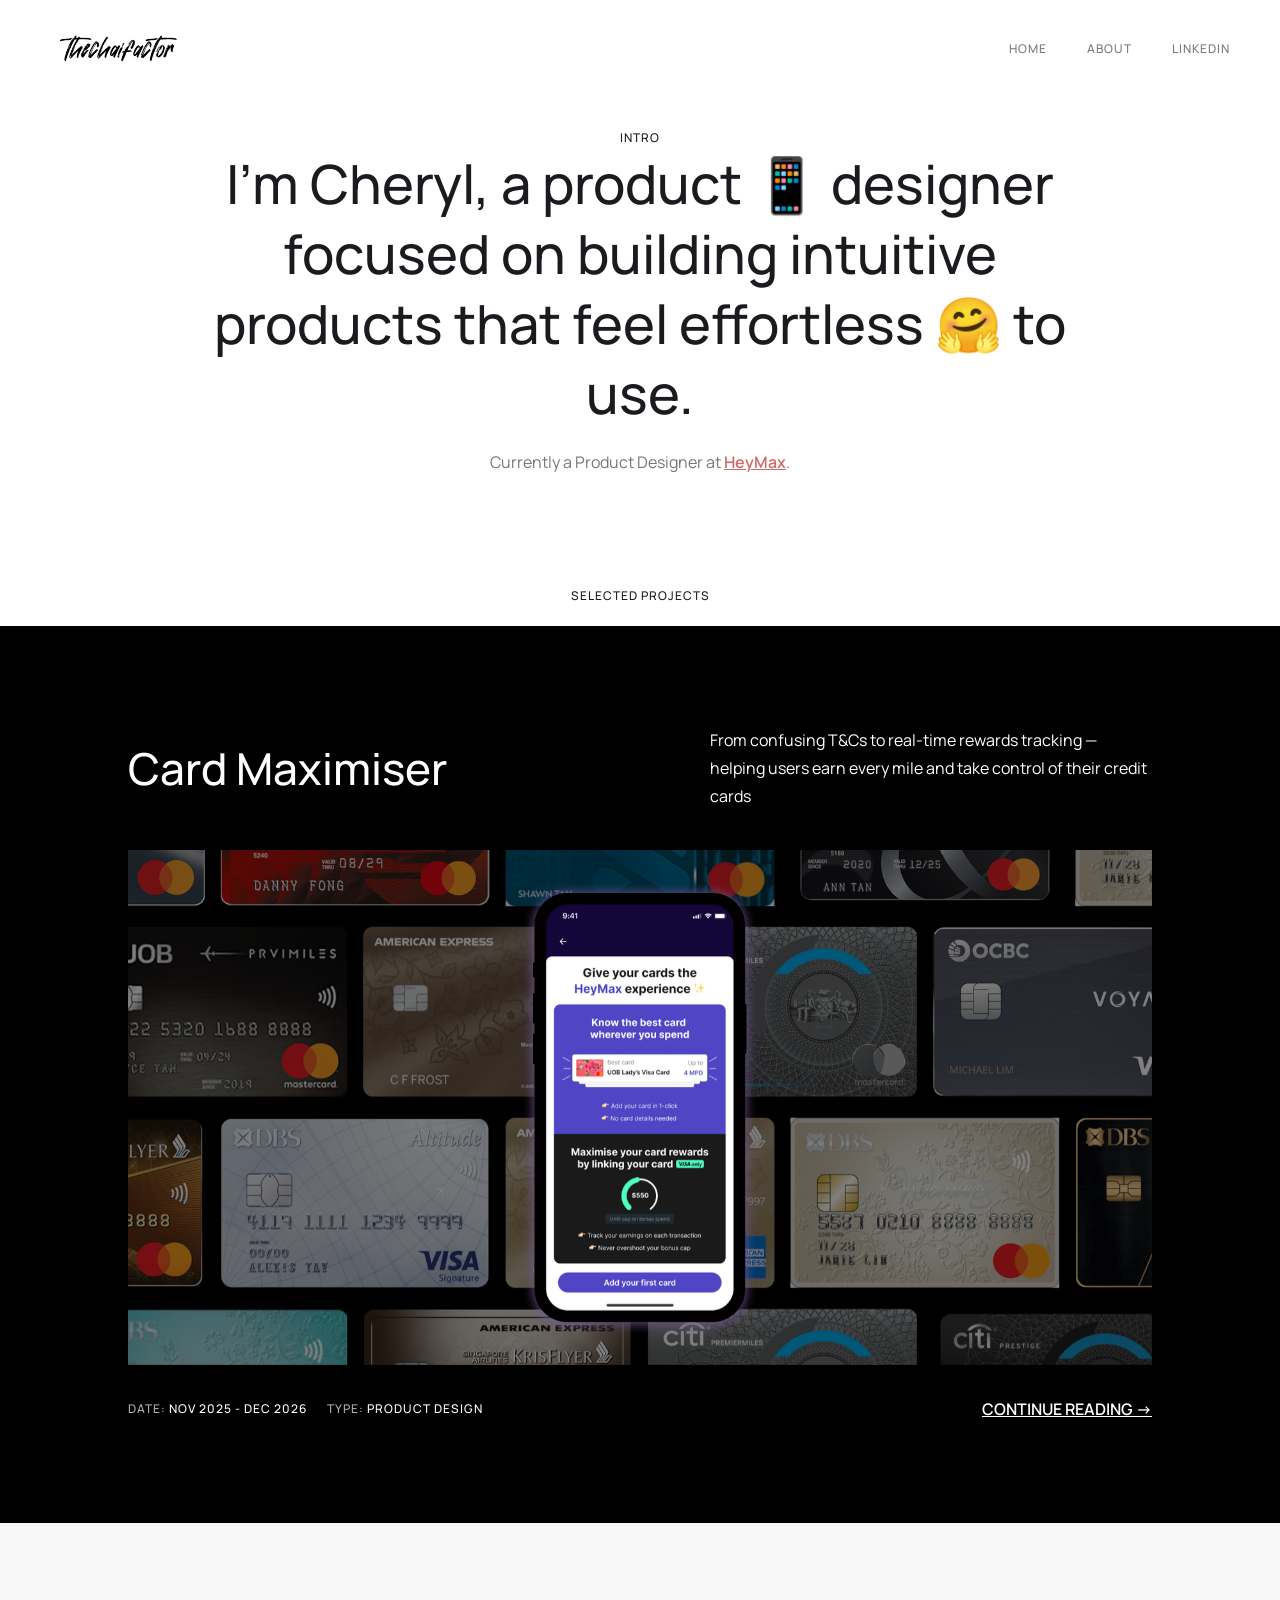
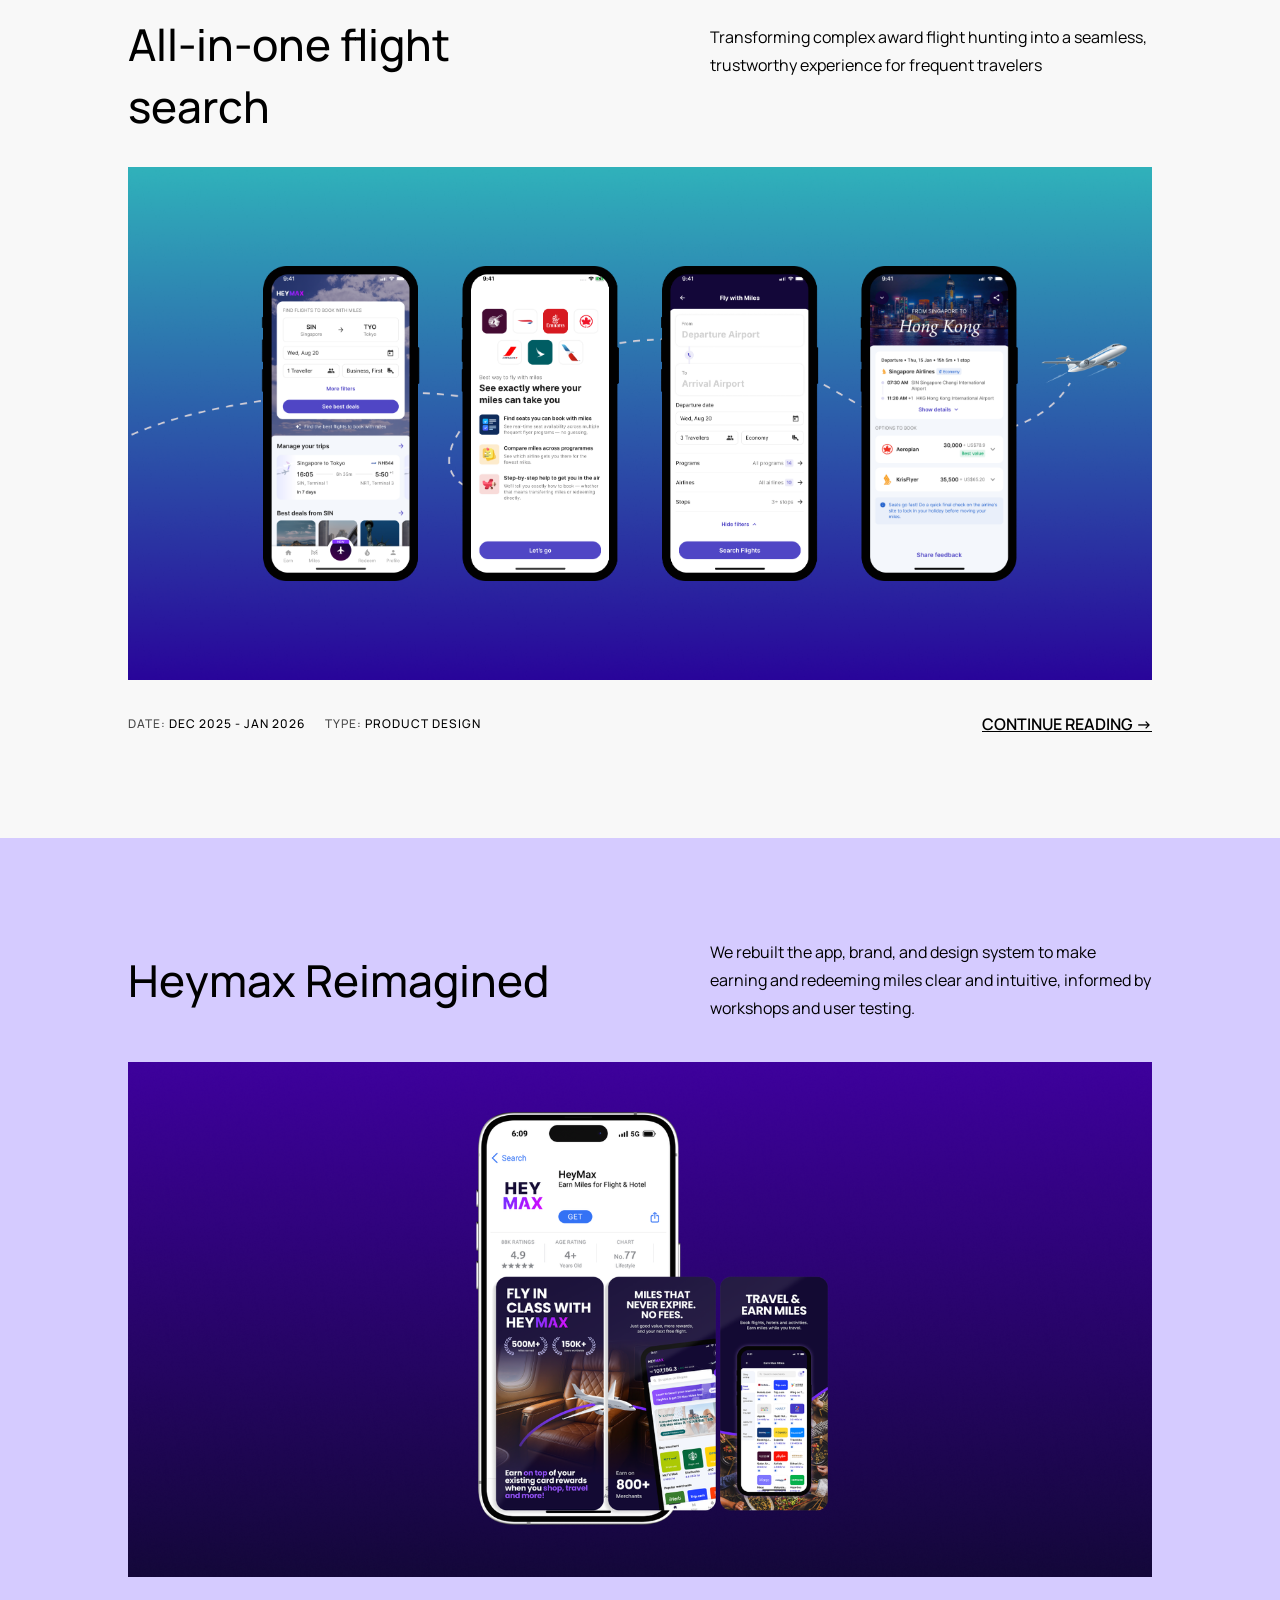
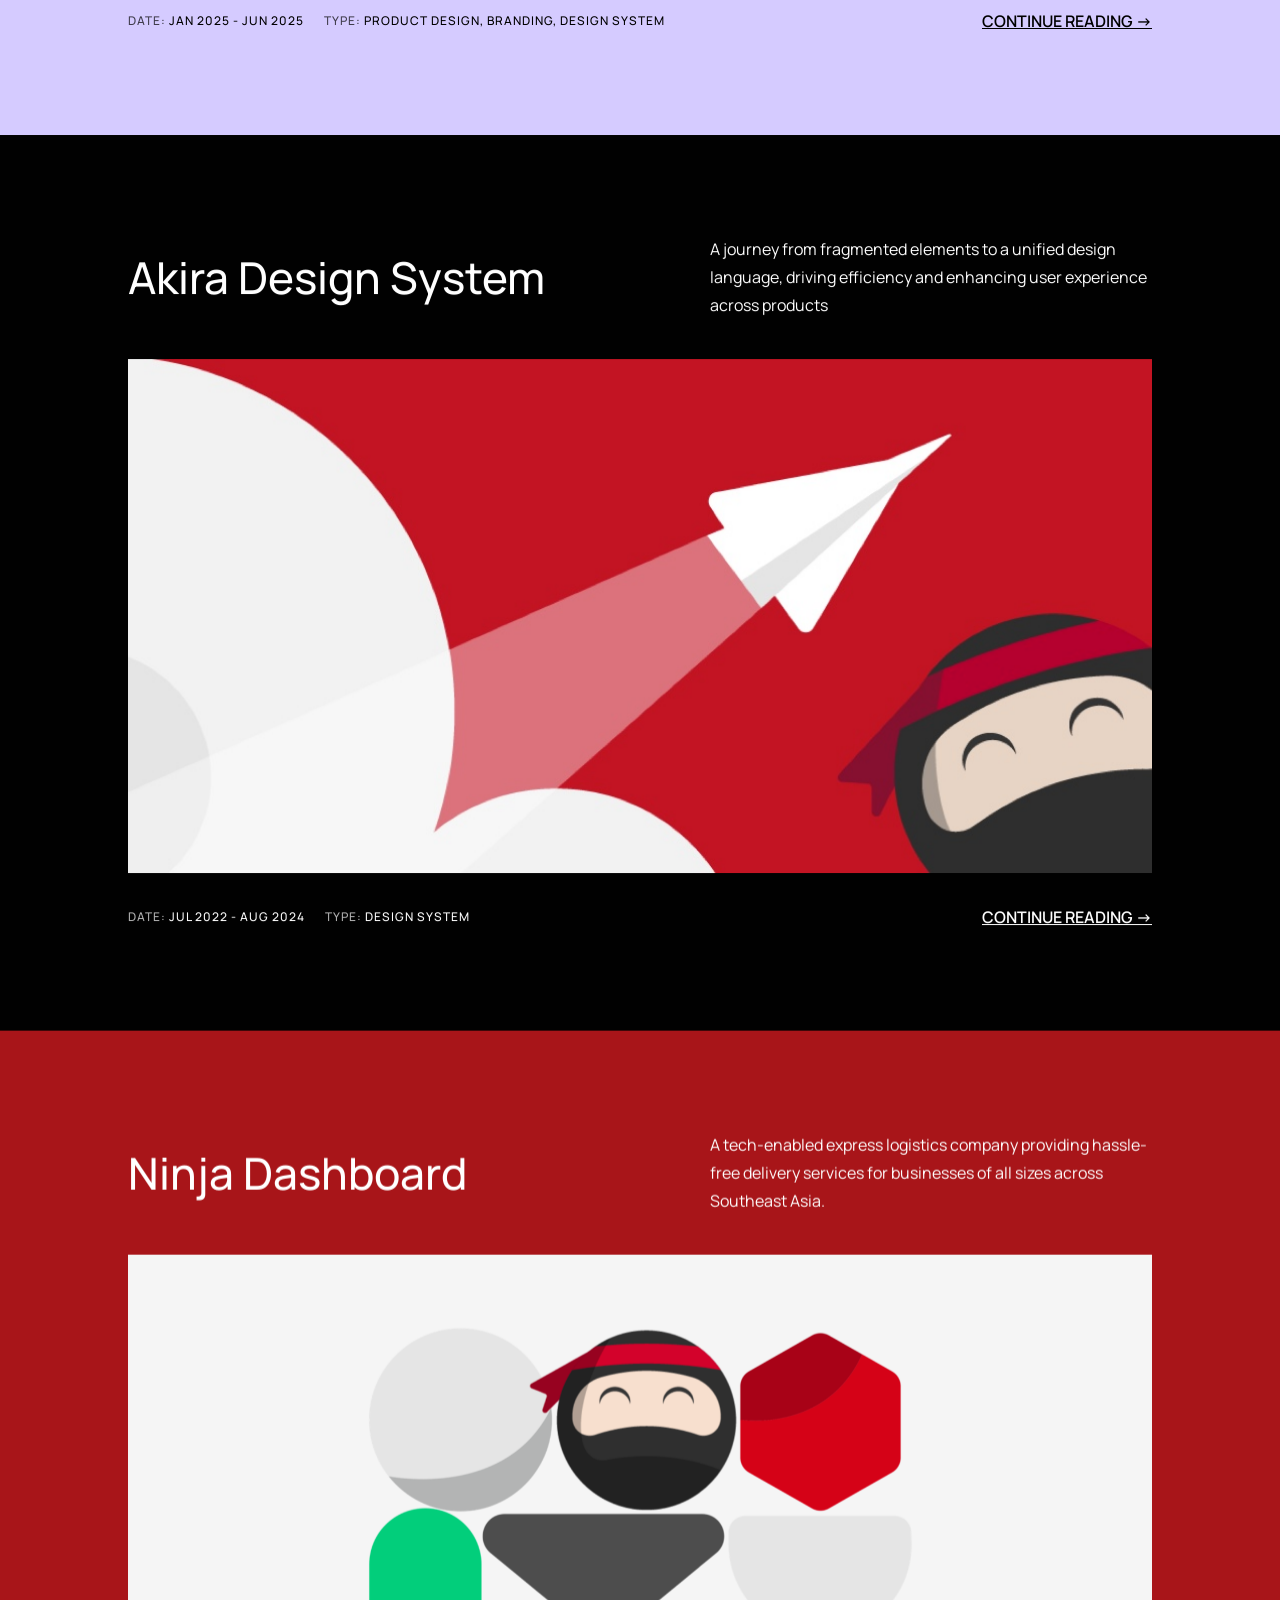
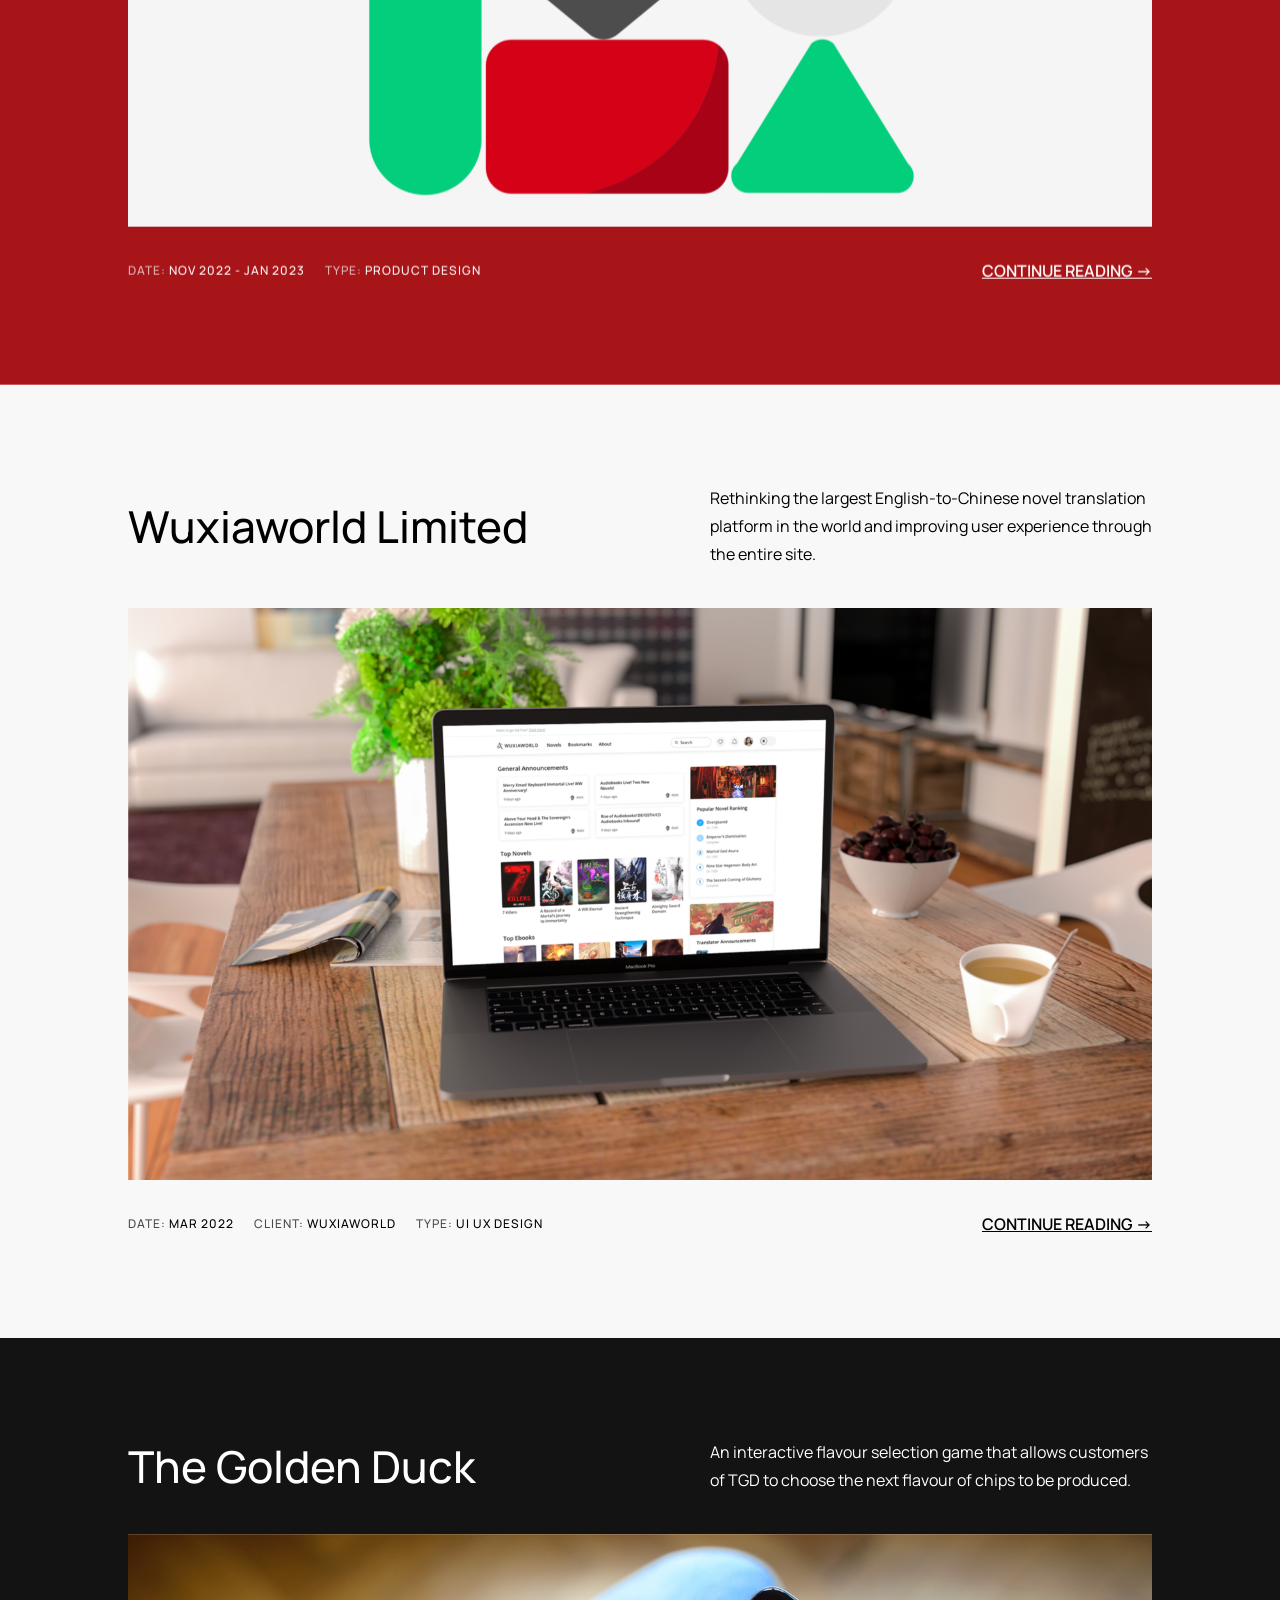
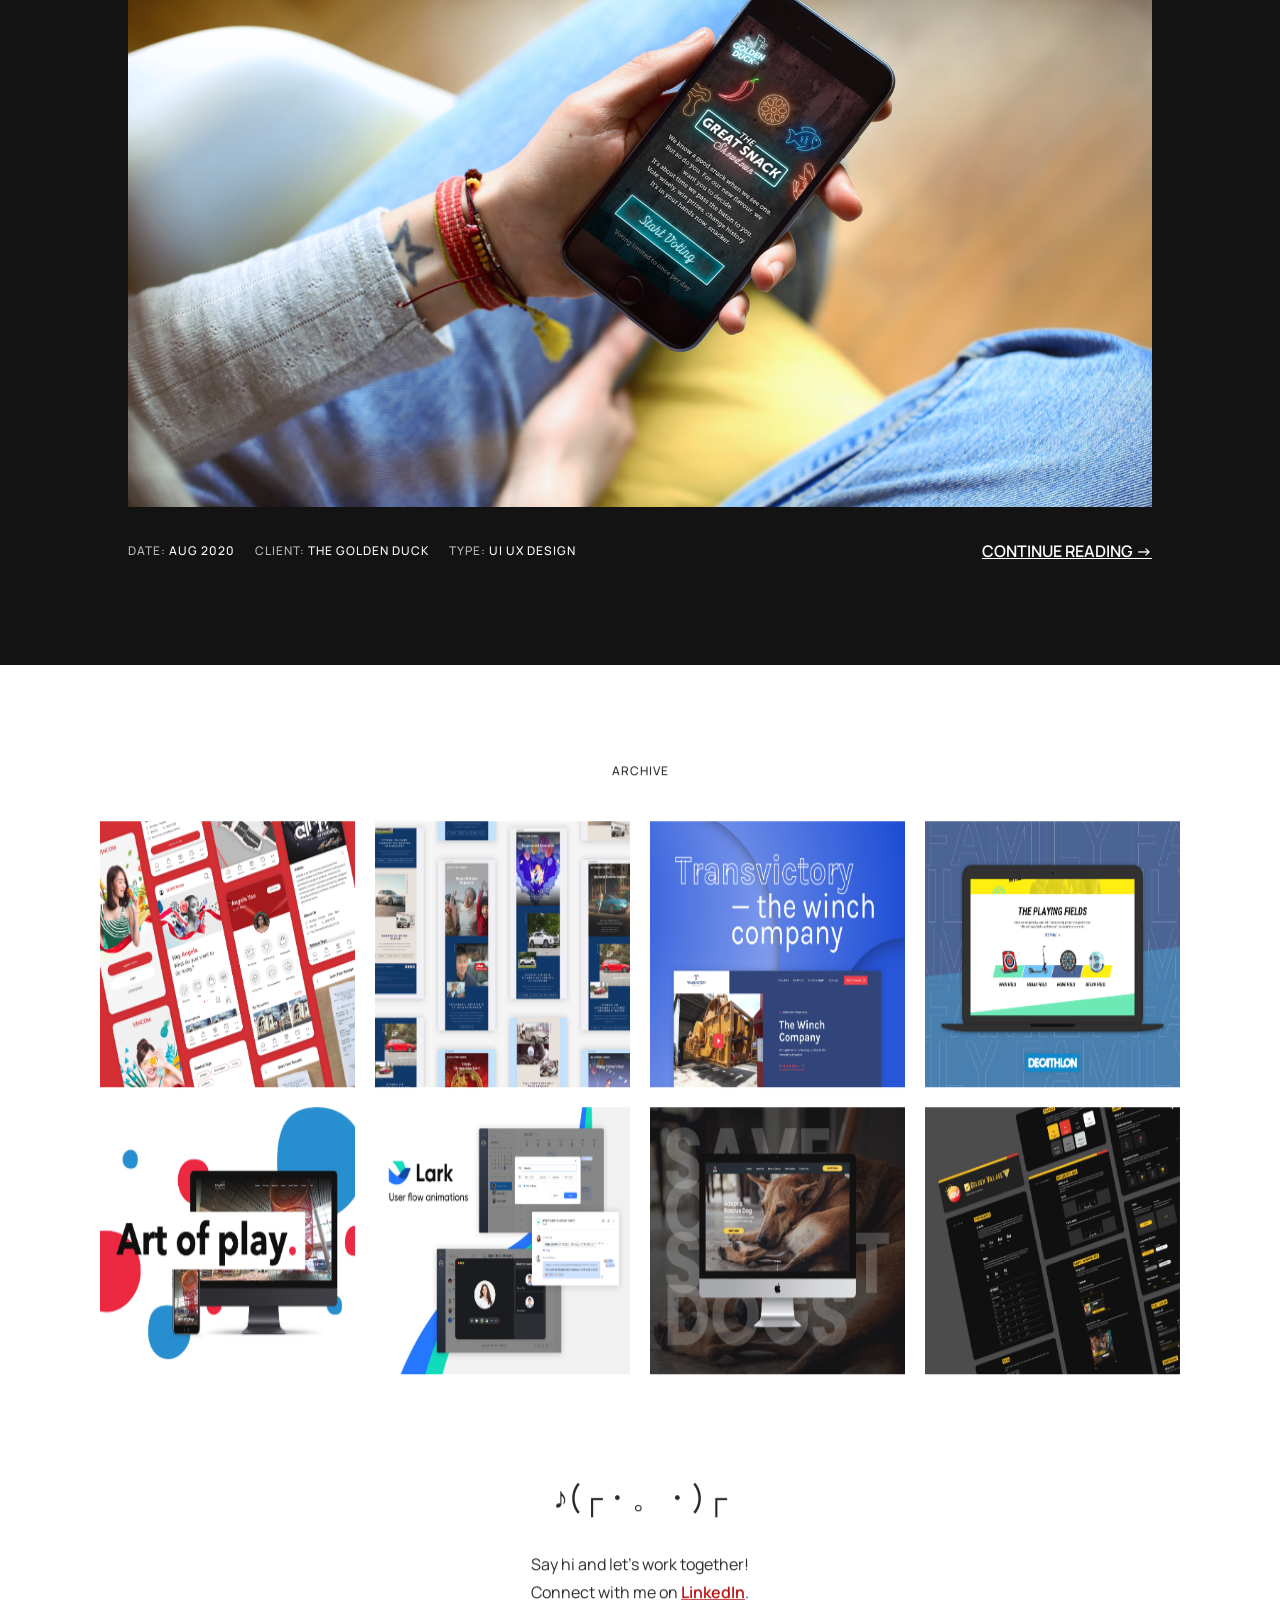
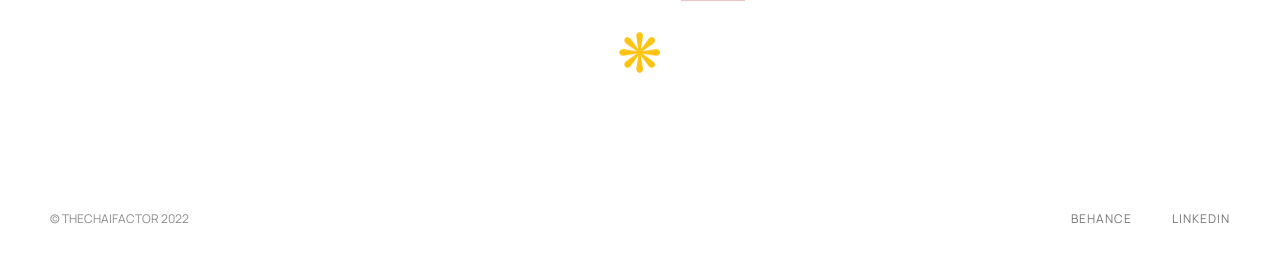
==== index.html @ d60827f3 "Move thechaifactor.com off Webflow to a static site Home, About and 7 case studies exported from the" ====
<!DOCTYPE html>
<html data-wf-page="62615833ab1e103e66920d5b" data-wf-site="62615833ab1e103c7f920d57" lang="en"><head><meta charset="utf-8"/><title>Cheryl Chai.</title><meta content="Cheryl Chai's Portfolio and Selected Works" name="description"/><meta content="Cheryl Chai — Product Designer" property="og:title"/><meta content="Cheryl Chai's Portfolio and Selected Works" property="og:description"/><meta content="https://cdn.prod.website-files.com/62615833ab1e103c7f920d57/6998412c958bbca805dfac8f_opengraph.png" property="og:image"/><meta content="Cheryl Chai — Product Designer" name="twitter:title"/><meta content="Cheryl Chai's Portfolio and Selected Works" name="twitter:description"/><meta content="https://cdn.prod.website-files.com/62615833ab1e103c7f920d57/6998412c958bbca805dfac8f_opengraph.png" name="twitter:image"/><meta content="website" property="og:type"/><meta content="summary_large_image" name="twitter:card"/><meta content="width=device-width, initial-scale=1" name="viewport"/><link href="/assets/css/site.css" rel="stylesheet" type="text/css"/><link href="https://fonts.googleapis.com/" rel="preconnect"/><link crossorigin="anonymous" href="https://fonts.gstatic.com/" rel="preconnect"/><script src="/assets/js/webfont.js" type="text/javascript"></script><script type="text/javascript">WebFont.load({  google: {    families: ["Montserrat:100,100italic,200,200italic,300,300italic,400,400italic,500,500italic,600,600italic,700,700italic,800,800italic,900,900italic","Inter:300,400,500,600,700","Manrope:300,400,500,600,700","Old Standard TT:300,400,500,600,700","Pirata One:300,400,500,600,700"]  }});</script><script type="text/javascript">!function(o,c){var n=c.documentElement,t=" w-mod-";n.className+=t+"js",("ontouchstart"in o||o.DocumentTouch&&c instanceof DocumentTouch)&&(n.className+=t+"touch")}(window,document);</script><link href="https://cdn.prod.website-files.com/62615833ab1e103c7f920d57/6263f3e737a29c3c4a47275d_favicon.png" rel="shortcut icon" type="image/x-icon"/><link href="https://cdn.prod.website-files.com/62615833ab1e103c7f920d57/6263f413e548ae4a84a52bad_web%20save.png" rel="apple-touch-icon"/><meta content="noindex" name="robots"/>
</head><body class="body"><div class="navigation w-nav" data-animation="default" data-collapse="medium" data-doc-height="1" data-duration="400" data-easing="ease" data-easing2="ease" role="banner"><div class="navigation-items"><a aria-current="page" aria-label="home" class="logo-link w-nav-brand w--current" href="/"><img alt="" class="logo-image" sizes="(max-width: 479px) 77vw, 140px" src="/assets/images/626409828124ff7c7c0c41c4_logo-1.png" srcset="/assets/images/626409828124ff7c7c0c41c4_logo-1-p-500.png 500w, /assets/images/626409828124ff7c7c0c41c4_logo-1.png 832w" width="140"/></a><div class="navigation-wrap"><nav class="navigation-items w-nav-menu" role="navigation"><a aria-current="page" class="navigation-item w-nav-link w--current" href="/">Home</a><a class="navigation-item w-nav-link" href="/about/">About</a><a class="navigation-item w-nav-link" href="https://www.linkedin.com/in/cherylchai/" rel="noopener" target="_blank">LinkedIn</a></nav><div aria-controls="w-nav-overlay-0" aria-expanded="false" aria-haspopup="menu" aria-label="menu" class="menu-button w-nav-button" role="button" tabindex="0"><img alt="" class="menu-icon" src="/assets/images/62615833ab1e106f7d920d68_menu-icon.png" width="22"/></div></div></div><div class="w-nav-overlay" data-wf-ignore="" id="w-nav-overlay-0"></div></div><div class="section home"><div class="home-intro-container"><div class="intro-wrap" data-w-id="34f3d0d4-0947-ab41-71bc-490db9f35e93" style="opacity: 1; transform: translate3d(0px, 0px, 0px) scale3d(1, 1, 1) rotateX(0deg) rotateY(0deg) rotateZ(0deg) skew(0deg, 0deg); transform-style: preserve-3d;"><h1 class="label center">Intro</h1><h1 class="heading-jumbo center">I’m Cheryl, a product 📱 designer focused on building intuitive products that feel effortless 🤗 to use.</h1><div class="paragraph-light center">Currently a Product Designer at <a class="link-inline" href="https://heymax.ai/" rel="noopener" target="_blank">HeyMax</a>. </div></div></div></div><div class="section-works" data-w-id="b98e545c-fa8b-3be9-9181-c68bceef34a2" style="opacity: 1; transform: translate3d(0px, 0px, 0px) scale3d(1, 1, 1) rotateX(0deg) rotateY(0deg) rotateZ(0deg) skew(0deg, 0deg); transform-style: preserve-3d;"><div class="work-title" data-w-id="b98e545c-fa8b-3be9-9181-c68bceef34a3" style="opacity: 1; transform: translate3d(0px, 0px, 0px) scale3d(1, 1, 1) rotateX(0deg) rotateY(0deg) rotateZ(0deg) skew(0deg, 0deg); transform-style: preserve-3d;"><h1 class="label center">SElected Projects</h1></div><div class="work-block akira" data-w-id="7293acb2-40f5-915a-34c8-b34ca1689371" style="opacity: 1; transform: translate3d(0px, 0px, 0px) scale3d(1, 1, 1) rotateX(0deg) rotateY(0deg) rotateZ(0deg) skew(0deg, 0deg); transform-style: preserve-3d;"><div class="w-layout-grid work-information-grid"><h1 class="heading-3" id="w-node-_7293acb2-40f5-915a-34c8-b34ca1689373-66920d5b">Card Maximiser</h1><p class="paragraph" id="w-node-_7293acb2-40f5-915a-34c8-b34ca1689375-66920d5b">From confusing T&amp;Cs to real-time rewards tracking — helping users earn every mile and take control of their credit cards</p></div><div class="div-block"><img alt="" class="two-images" loading="lazy" sizes="(max-width: 1790px) 100vw, 1790px" src="/assets/images/69982a63a3c4b44b85421168_heymax.png" srcset="/assets/images/69982a63a3c4b44b85421168_heymax-p-500.png 500w, /assets/images/69982a63a3c4b44b85421168_heymax-p-800.png 800w, /assets/images/69982a63a3c4b44b85421168_heymax-p-1080.png 1080w, /assets/images/69982a63a3c4b44b85421168_heymax-p-1600.png 1600w, /assets/images/69982a63a3c4b44b85421168_heymax.png 1790w"/></div><div class="w-layout-grid work-bottom"><h1 class="label" id="w-node-_7293acb2-40f5-915a-34c8-b34ca168937a-66920d5b"><span class="label light">Date: </span>NOV 2025 - DEC 2026</h1><p class="label" id="w-node-_7293acb2-40f5-915a-34c8-b34ca168937e-66920d5b"><span class="label light">Type:</span> PRODUCT DESIGN</p><p class="work-link" id="w-node-_7293acb2-40f5-915a-34c8-b34ca1689382-66920d5b"><a class="work-link" href="/work/heymax-card-maximiser/">CONTINUE READING →</a></p></div></div><div class="work-block wxw" data-w-id="6a9e33a6-0981-8456-1b64-f2e990000a1d" style="opacity: 1; transform: translate3d(0px, 0px, 0px) scale3d(1, 1, 1) rotateX(0deg) rotateY(0deg) rotateZ(0deg) skew(0deg, 0deg); transform-style: preserve-3d;"><div class="w-layout-grid work-information-grid dark"><h1 class="heading-3" id="w-node-_6a9e33a6-0981-8456-1b64-f2e990000a1f-66920d5b">All-in-one flight search</h1><p class="paragraph" id="w-node-_6a9e33a6-0981-8456-1b64-f2e990000a21-66920d5b">Transforming complex award flight hunting into a seamless, trustworthy experience for frequent travelers</p></div><div class="div-block"><img alt="" class="two-images" loading="lazy" sizes="(max-width: 5790px) 100vw, 5790px" src="/assets/images/6996b35ff253e310adae7395_Flight search.png" srcset="/assets/images/6996b35ff253e310adae7395_Flight search-p-500.png 500w, /assets/images/6996b35ff253e310adae7395_Flight search-p-800.png 800w, /assets/images/6996b35ff253e310adae7395_Flight search-p-1080.png 1080w, /assets/images/6996b35ff253e310adae7395_Flight search-p-1600.png 1600w, /assets/images/6996b35ff253e310adae7395_Flight search-p-2000.png 2000w, /assets/images/6996b35ff253e310adae7395_Flight search.png 5790w"/></div><div class="w-layout-grid work-bottom black"><h1 class="label" id="w-node-_6a9e33a6-0981-8456-1b64-f2e990000a26-66920d5b"><span class="label light dark">Date: </span>dec 2025 - jan 2026</h1><p class="label" id="w-node-_6a9e33a6-0981-8456-1b64-f2e990000a2a-66920d5b"><span class="label light dark">Type:</span> product design</p><p class="work-link" id="w-node-_6a9e33a6-0981-8456-1b64-f2e990000a2e-66920d5b"><a class="work-link dark" href="/work/heymax-flight-search/">CONTINUE READING →</a></p></div></div><div class="work-block heymax" data-w-id="e7a23184-c69f-e849-8afd-af3886f6e5e9" style="opacity: 1; transform: translate3d(0px, 0px, 0px) scale3d(1, 1, 1) rotateX(0deg) rotateY(0deg) rotateZ(0deg) skew(0deg, 0deg); transform-style: preserve-3d;"><div class="w-layout-grid work-information-grid dark"><h1 class="heading-3" id="w-node-e7a23184-c69f-e849-8afd-af3886f6e5eb-66920d5b">Heymax Reimagined</h1><p class="paragraph" id="w-node-e7a23184-c69f-e849-8afd-af3886f6e5ed-66920d5b">We rebuilt the app, brand, and design system to make earning and redeeming miles clear and intuitive, informed by workshops and user testing.</p></div><div class="div-block"><img alt="" class="two-images" loading="lazy" sizes="(max-width: 1790px) 100vw, 1790px" src="/assets/images/69982a787555ca36787c6da3_heymax-redesign.png" srcset="/assets/images/69982a787555ca36787c6da3_heymax-redesign-p-500.png 500w, /assets/images/69982a787555ca36787c6da3_heymax-redesign-p-800.png 800w, /assets/images/69982a787555ca36787c6da3_heymax-redesign-p-1080.png 1080w, /assets/images/69982a787555ca36787c6da3_heymax-redesign-p-1600.png 1600w, /assets/images/69982a787555ca36787c6da3_heymax-redesign.png 1790w"/></div><div class="w-layout-grid work-bottom black"><h1 class="label" id="w-node-e7a23184-c69f-e849-8afd-af3886f6e5f2-66920d5b"><span class="label light dark">Date: </span>jan 2025 - jun 2025</h1><p class="label" id="w-node-e7a23184-c69f-e849-8afd-af3886f6e5fa-66920d5b"><span class="label light dark">Type:</span> PRODUCT Design, BRANDING, DESIGN SYSTEM</p><p class="work-link" id="w-node-e7a23184-c69f-e849-8afd-af3886f6e5fe-66920d5b"><a class="work-link dark" href="/work/heymax-rebranding/">CONTINUE READING →</a></p></div></div><div class="work-block akira" data-w-id="57cec3be-067e-f64a-a3cd-ec70abd89269" style="opacity: 1; transform: translate3d(0px, 0px, 0px) scale3d(1, 1, 1) rotateX(0deg) rotateY(0deg) rotateZ(0deg) skew(0deg, 0deg); transform-style: preserve-3d;"><div class="w-layout-grid work-information-grid"><h1 class="heading-3" id="w-node-_57cec3be-067e-f64a-a3cd-ec70abd8926b-66920d5b">Akira Design System</h1><p class="paragraph" id="w-node-_57cec3be-067e-f64a-a3cd-ec70abd8926d-66920d5b">A journey from fragmented elements to a unified design language, driving efficiency and enhancing user experience across products</p></div><div class="div-block"><img alt="" class="two-images" loading="lazy" sizes="(max-width: 1017px) 100vw, 1017px" src="/assets/images/65f31f1b7918ea2ae6edee6e_Community.jpg" srcset="/assets/images/65f31f1b7918ea2ae6edee6e_Community-p-500.jpg 500w, /assets/images/65f31f1b7918ea2ae6edee6e_Community-p-800.jpg 800w, /assets/images/65f31f1b7918ea2ae6edee6e_Community.jpg 1017w"/></div><div class="w-layout-grid work-bottom"><h1 class="label" id="w-node-_57cec3be-067e-f64a-a3cd-ec70abd89272-66920d5b"><span class="label light">Date: </span>JUL 2022 - AUG 2024</h1><p class="label" id="w-node-_57cec3be-067e-f64a-a3cd-ec70abd89276-66920d5b"><span class="label light">Type:</span> DESIGN SYSTEM</p><p class="work-link" id="w-node-_57cec3be-067e-f64a-a3cd-ec70abd8927a-66920d5b"><a class="work-link" href="/work/akira-design-system/">CONTINUE READING →</a></p></div></div><div class="work-block ninja" data-w-id="2db96c67-e658-2c3f-6b6c-35f0ab5ae152" style="opacity: 1; transform: translate3d(0px, 0px, 0px) scale3d(1, 1, 1) rotateX(0deg) rotateY(0deg) rotateZ(0deg) skew(0deg, 0deg); transform-style: preserve-3d;"><div class="w-layout-grid work-information-grid"><h1 class="heading-3" id="w-node-_2db96c67-e658-2c3f-6b6c-35f0ab5ae154-66920d5b">Ninja Dashboard</h1><p class="paragraph" id="w-node-_2db96c67-e658-2c3f-6b6c-35f0ab5ae156-66920d5b">A tech-enabled express logistics company providing hassle-free delivery services for businesses of all sizes across Southeast Asia.</p></div><div class="div-block"><img alt="" class="two-images" loading="lazy" sizes="(max-width: 1790px) 100vw, 1790px" src="/assets/images/6555d3b1d2dde0f1816d6456_ninja mock.png" srcset="/assets/images/6555d3b1d2dde0f1816d6456_ninja mock-p-500.png 500w, /assets/images/6555d3b1d2dde0f1816d6456_ninja mock-p-800.png 800w, /assets/images/6555d3b1d2dde0f1816d6456_ninja mock-p-1080.png 1080w, /assets/images/6555d3b1d2dde0f1816d6456_ninja mock-p-1600.png 1600w, /assets/images/6555d3b1d2dde0f1816d6456_ninja mock.png 1790w"/></div><div class="w-layout-grid work-bottom"><h1 class="label" id="w-node-_2db96c67-e658-2c3f-6b6c-35f0ab5ae15b-66920d5b"><span class="label light">Date: </span>nov 2022 - jan 2023</h1><p class="label" id="w-node-_2db96c67-e658-2c3f-6b6c-35f0ab5ae15f-66920d5b"><span class="label light">Type:</span> PRODUCT Design</p><p class="work-link" id="w-node-_2db96c67-e658-2c3f-6b6c-35f0ab5ae163-66920d5b"><a class="work-link" href="/work/improving-reports-on-dash/">CONTINUE READING →</a></p></div></div><div class="work-block wxw"><div class="w-layout-grid work-information-grid dark"><h1 class="heading-3" id="w-node-ac81e305-e8de-123d-05ae-56e5a370708d-66920d5b">Wuxiaworld Limited</h1><p class="paragraph" id="w-node-ac81e305-e8de-123d-05ae-56e5a370708f-66920d5b">Rethinking the largest English-to-Chinese novel translation platform in the world and improving user experience through the entire site.</p></div><div class="div-block"><img alt="Wuxiaworld Site on Computer" class="two-images" loading="lazy" sizes="(max-width: 1790px) 100vw, 1790px" src="/assets/images/6263a133111fd43843d841fe_mock-final.png" srcset="/assets/images/6263a133111fd43843d841fe_mock-final-p-500.png 500w, /assets/images/6263a133111fd43843d841fe_mock-final-p-800.png 800w, /assets/images/6263a133111fd43843d841fe_mock-final-p-1080.png 1080w, /assets/images/6263a133111fd43843d841fe_mock-final-p-1600.png 1600w, /assets/images/6263a133111fd43843d841fe_mock-final.png 1790w"/></div><div class="w-layout-grid work-bottom black"><h1 class="label" id="w-node-_1ff366f1-b6a0-e518-feef-8c7718268d94-66920d5b"><span class="label light dark">Date: </span>Mar 2022</h1><p class="label" id="w-node-_1ff366f1-b6a0-e518-feef-8c7718268d98-66920d5b"><span class="label light dark">Client:</span> Wuxiaworld</p><p class="label" id="w-node-_1ff366f1-b6a0-e518-feef-8c7718268d9c-66920d5b"><span class="label light dark">Type:</span> UI UX Design</p><p class="work-link" id="w-node-_1ff366f1-b6a0-e518-feef-8c7718268da0-66920d5b"><a class="work-link dark" href="/work/wuxiaworld/">CONTINUE READING →</a></p></div></div><div class="work-block tdg"><div class="w-layout-grid work-information-grid"><h1 class="heading-3" id="w-node-_0f922a26-02d8-5558-a7e5-760d539454b5-66920d5b">The Golden Duck</h1><p class="paragraph" id="w-node-_0f922a26-02d8-5558-a7e5-760d539454b7-66920d5b">An interactive flavour selection game that allows customers of TGD to choose the next flavour of chips to be produced.</p></div><div class="div-block"><img alt="" class="two-images" loading="lazy" sizes="(max-width: 1790px) 100vw, 1790px" src="/assets/images/6264041f95d7bef3106e632a_OVER.png" srcset="/assets/images/6264041f95d7bef3106e632a_OVER-p-500.png 500w, /assets/images/6264041f95d7bef3106e632a_OVER-p-800.png 800w, /assets/images/6264041f95d7bef3106e632a_OVER-p-1080.png 1080w, /assets/images/6264041f95d7bef3106e632a_OVER-p-1600.png 1600w, /assets/images/6264041f95d7bef3106e632a_OVER.png 1790w"/></div><div class="w-layout-grid work-bottom"><h1 class="label" id="w-node-_0f922a26-02d8-5558-a7e5-760d539454bc-66920d5b"><span class="label light">Date: </span>Aug 2020</h1><p class="label" id="w-node-_0f922a26-02d8-5558-a7e5-760d539454c0-66920d5b"><span class="label light">Client:</span> The Golden Duck</p><p class="label" id="w-node-_0f922a26-02d8-5558-a7e5-760d539454c4-66920d5b"><span class="label light">Type:</span> UI UX Design</p><p class="work-link" id="w-node-_0f922a26-02d8-5558-a7e5-760d539454c8-66920d5b"><a class="work-link" href="/work/the-golden-duck/">CONTINUE READING →</a></p></div></div></div><div class="section cc-contact"><div class="container"><div class="contact"><div class="contact-headline"><h3 class="heading-2">I don't bite.</h3><p class="paragraph-light">I promise.</p></div><div class="contact-form-wrap"><div class="w-form"><form aria-label="Email Form" class="contact-form" data-name="Email Form" data-wf-element-id="d783a17e-0b35-a13a-0448-a852d0df4a30" data-wf-page-id="62615833ab1e103e66920d5b" id="wf-form-Email-Form" method="get" name="wf-form-Email-Form"><div class="w-layout-grid contact-form-grid"><div id="w-node-d783a17e-0b35-a13a-0448-a852d0df4a32-d0df4a24"><label for="Name-3">Name</label><input class="text-field w-input" data-name="Name" id="Name" maxlength="256" name="Name" placeholder="Enter your name" type="text"/></div><div id="w-node-d783a17e-0b35-a13a-0448-a852d0df4a36-d0df4a24"><label for="Email-3">Email Address</label><input class="text-field w-input" data-name="Email" id="Email" maxlength="256" name="Email" placeholder="Enter your email" required="" type="email"/></div><div id="w-node-d783a17e-0b35-a13a-0448-a852d0df4a3a-d0df4a24"><label for="Message">call me beep me if you wanna reach me</label><textarea class="text-field cc-textarea w-input" data-name="Message" id="Message" maxlength="5000" name="Message" placeholder="Enter your message"></textarea></div></div><input class="button w-button" data-wait="Please wait..." type="submit" value="Submit"/></form><div aria-label="Email Form success" class="status-message cc-success-message w-form-done" role="region" tabindex="-1"><div>Thank you! Your submission has been received!</div></div><div aria-label="Email Form failure" class="status-message cc-error-message w-form-fail" role="region" tabindex="-1"><div>Oops! Something went wrong while submitting the form.</div></div></div></div></div></div></div><div class="section behance" data-w-id="11f3de87-ac8c-5bc6-396c-471ec6b5eee9" style="opacity: 0;"><div class="behance-container"><h1 class="label center">ARCHIVE</h1><div class="w-layout-grid social-media-grid"><a class="w-inline-block" href="https://www.behance.net/gallery/138280749/Vincom-app" id="w-node-_8cebd654-38a0-2260-8bae-aec4d08289a4-66920d5b" rel="noopener" target="_blank"><img alt="VINCOM App Design
" class="image-beh" loading="lazy" sizes="(max-width: 1434px) 100vw, 1434px" src="/assets/images/6263e25b10e128c65da48339_vincom.png" srcset="/assets/images/6263e25b10e128c65da48339_vincom-p-500.png 500w, /assets/images/6263e25b10e128c65da48339_vincom-p-800.png 800w, /assets/images/6263e25b10e128c65da48339_vincom-p-1080.png 1080w, /assets/images/6263e25b10e128c65da48339_vincom.png 1434w"/></a><a class="w-inline-block" href="https://www.behance.net/gallery/138143161/Hyundai-Monthly-Newsletter" id="w-node-_759f9b46-dfeb-d3b9-6eeb-36161d953e6b-66920d5b" rel="noopener" target="_blank"><img alt="Hyundai EDM Design" class="image-beh" loading="lazy" sizes="(max-width: 1434px) 100vw, 1434px" src="/assets/images/6263e1db23160f1d45a31eae_v copy-white.png" srcset="/assets/images/6263e1db23160f1d45a31eae_v copy-white-p-500.png 500w, /assets/images/6263e1db23160f1d45a31eae_v copy-white-p-800.png 800w, /assets/images/6263e1db23160f1d45a31eae_v copy-white-p-1080.png 1080w, /assets/images/6263e1db23160f1d45a31eae_v copy-white.png 1434w"/></a><a class="w-inline-block" href="https://www.behance.net/gallery/138134415/Transvictory-The-winch-company-UI-UX-Design" id="w-node-cefd667c-f52c-af70-0483-be845a9864df-66920d5b" rel="noopener" target="_blank"><img alt="Transvictory Website UI UX Design
" class="image-beh" loading="lazy" sizes="(max-width: 1434px) 100vw, 1434px" src="/assets/images/6263e240111fd4c8d0d98e5e_v copy 4.png" srcset="/assets/images/6263e240111fd4c8d0d98e5e_v copy 4-p-500.png 500w, /assets/images/6263e240111fd4c8d0d98e5e_v copy 4-p-800.png 800w, /assets/images/6263e240111fd4c8d0d98e5e_v copy 4-p-1080.png 1080w, /assets/images/6263e240111fd4c8d0d98e5e_v copy 4.png 1434w" width="Auto"/></a><a class="w-inline-block" href="https://www.behance.net/gallery/138635083/Decathlon-Family-Campaign-Site-UI-UX-Design" id="w-node-d4309336-1f3e-1d3d-c080-1f6fa82565ee-66920d5b" rel="noopener" target="_blank"><img alt="Decathlon Play UI UX Design
" class="image-beh" loading="lazy" sizes="(max-width: 1434px) 100vw, 1434px" src="/assets/images/6263e21baff0ed5aa192ea4f_Decathlon2.png" srcset="/assets/images/6263e21baff0ed5aa192ea4f_Decathlon2-p-500.png 500w, /assets/images/6263e21baff0ed5aa192ea4f_Decathlon2-p-800.png 800w, /assets/images/6263e21baff0ed5aa192ea4f_Decathlon2-p-1080.png 1080w, /assets/images/6263e21baff0ed5aa192ea4f_Decathlon2.png 1434w"/></a><a class="w-inline-block" href="https://www.behance.net/gallery/113635441/Art-of-Play-UX-UI-Design" id="w-node-e8b58949-8dc6-38f8-2b7f-78663fb5a464-66920d5b" rel="noopener" target="_blank"><img alt="Playpoint UI UX Design" class="image-beh" loading="lazy" sizes="(max-width: 1434px) 100vw, 1434px" src="/assets/images/6263f1053d906634f36716b9_playpoint.png" srcset="/assets/images/6263f1053d906634f36716b9_playpoint-p-500.png 500w, /assets/images/6263f1053d906634f36716b9_playpoint-p-800.png 800w, /assets/images/6263f1053d906634f36716b9_playpoint-p-1080.png 1080w, /assets/images/6263f1053d906634f36716b9_playpoint.png 1434w"/></a><a class="w-inline-block" href="https://www.behance.net/gallery/134278329/User-flow-animations" id="w-node-ceca6b38-f313-3b81-5542-f0afa60debb8-66920d5b" rel="noopener" target="_blank"><img alt="Lark Animations" class="image-beh" loading="lazy" sizes="(max-width: 1434px) 100vw, 1434px" src="/assets/images/6263f070a7ecca5a26d5352f_lark.png" srcset="/assets/images/6263f070a7ecca5a26d5352f_lark-p-500.png 500w, /assets/images/6263f070a7ecca5a26d5352f_lark-p-800.png 800w, /assets/images/6263f070a7ecca5a26d5352f_lark-p-1080.png 1080w, /assets/images/6263f070a7ecca5a26d5352f_lark.png 1434w"/></a><a class="w-inline-block" href="https://www.behance.net/gallery/113755225/Save-Our-Street-Dogs-Website-UX-UI-Design" id="w-node-_2a15b52e-5a40-e0cb-0430-eb89bb30b976-66920d5b" rel="noopener" target="_blank"><img alt="SOSD UI UX Design" class="image-beh" loading="lazy" sizes="(max-width: 1434px) 100vw, 1434px" src="/assets/images/6263f1056d99d9a34522b428_sosd.png" srcset="/assets/images/6263f1056d99d9a34522b428_sosd-p-500.png 500w, /assets/images/6263f1056d99d9a34522b428_sosd-p-800.png 800w, /assets/images/6263f1056d99d9a34522b428_sosd-p-1080.png 1080w, /assets/images/6263f1056d99d9a34522b428_sosd.png 1434w" width="Auto"/></a><a class="w-inline-block" href="https://www.behance.net/gallery/114507253/iGV-Design-System" id="w-node-ab647bdc-f68c-3961-c4e8-2194021c206e-66920d5b" rel="noopener" target="_blank"><img alt="iGV Design Systems" class="image-beh" loading="lazy" sizes="(max-width: 1434px) 100vw, 1434px" src="/assets/images/6263f10495d7be3d1a6dd0d4_igv.png" srcset="/assets/images/6263f10495d7be3d1a6dd0d4_igv-p-500.png 500w, /assets/images/6263f10495d7be3d1a6dd0d4_igv-p-800.png 800w, /assets/images/6263f10495d7be3d1a6dd0d4_igv-p-1080.png 1080w, /assets/images/6263f10495d7be3d1a6dd0d4_igv.png 1434w"/></a></div></div><div class="container home"><div class="email-section"><h3 class="heading-3">♪(┌・。・)┌</h3><p class="paragraph bottom">Say hi and let's work together! <br/>Connect with me on <a class="link-inline" href="https://www.linkedin.com/in/cherylchai/" rel="noopener" target="_blank">LinkedIn</a>.</p><p class="heading-jumbo center yellow">❋</p></div></div></div><div class="footer-wrap"><div><a class="webflow-link w-inline-block" href="/"><div class="paragraph-tiny">© thechaifactor 2022</div></a></div><div class="footer-links"><a class="footer-item" href="https://behance.net/chaiwanmushi" rel="noopener" target="_blank">BEHANCE</a><a class="footer-item" href="https://www.linkedin.com/in/cherylchai/" rel="noopener" target="_blank">LinkedIN</a></div></div><script src="/assets/js/jquery-3.5.1.min.dc5e7f18c8.js" type="text/javascript"></script><script src="/assets/js/webflow.schunk.36b8fb49256177c8.js" type="text/javascript"></script><script src="/assets/js/webflow.schunk.f71e4146cdb343d7.js" type="text/javascript"></script><script src="/assets/js/webflow.034324c1.0b831c6e3be22041.js" type="text/javascript"></script></body></html>
---- assets/css/site.css ----
html {
  -webkit-text-size-adjust: 100%;
  -ms-text-size-adjust: 100%;
  font-family: sans-serif;
}

body {
  margin: 0;
}

article, aside, details, figcaption, figure, footer, header, hgroup, main, menu, nav, section, summary {
  display: block;
}

audio, canvas, progress, video {
  vertical-align: baseline;
  display: inline-block;
}

audio:not([controls]) {
  height: 0;
  display: none;
}

[hidden], template {
  display: none;
}

a {
  background-color: #0000;
}

a:active, a:hover {
  outline: 0;
}

abbr[title] {
  border-bottom: 1px dotted;
}

b, strong {
  font-weight: bold;
}

dfn {
  font-style: italic;
}

h1 {
  margin: .67em 0;
  font-size: 2em;
}

mark {
  color: #000;
  background: #ff0;
}

small {
  font-size: 80%;
}

sub, sup {
  vertical-align: baseline;
  font-size: 75%;
  line-height: 0;
  position: relative;
}

sup {
  top: -.5em;
}

sub {
  bottom: -.25em;
}

img {
  border: 0;
}

svg:not(:root) {
  overflow: hidden;
}

hr {
  box-sizing: content-box;
  height: 0;
}

pre {
  overflow: auto;
}

code, kbd, pre, samp {
  font-family: monospace;
  font-size: 1em;
}

button, input, optgroup, select, textarea {
  color: inherit;
  font: inherit;
  margin: 0;
}

button {
  overflow: visible;
}

button, select {
  text-transform: none;
}

button, html input[type="button"], input[type="reset"] {
  -webkit-appearance: button;
  cursor: pointer;
}

button[disabled], html input[disabled] {
  cursor: default;
}

button::-moz-focus-inner, input::-moz-focus-inner {
  border: 0;
  padding: 0;
}

input {
  line-height: normal;
}

input[type="checkbox"], input[type="radio"] {
  box-sizing: border-box;
  padding: 0;
}

input[type="number"]::-webkit-inner-spin-button, input[type="number"]::-webkit-outer-spin-button {
  height: auto;
}

input[type="search"] {
  -webkit-appearance: none;
}

input[type="search"]::-webkit-search-cancel-button, input[type="search"]::-webkit-search-decoration {
  -webkit-appearance: none;
}

legend {
  border: 0;
  padding: 0;
}

textarea {
  overflow: auto;
}

optgroup {
  font-weight: bold;
}

table {
  border-collapse: collapse;
  border-spacing: 0;
}

td, th {
  padding: 0;
}

@font-face {
  font-family: webflow-icons;
  src: url("[data-uri]") format("truetype");
  font-weight: normal;
  font-style: normal;
}

[class^="w-icon-"], [class*=" w-icon-"] {
  speak: none;
  font-variant: normal;
  text-transform: none;
  -webkit-font-smoothing: antialiased;
  -moz-osx-font-smoothing: grayscale;
  font-style: normal;
  font-weight: normal;
  line-height: 1;
  font-family: webflow-icons !important;
}

.w-icon-slider-right:before {
  content: "";
}

.w-icon-slider-left:before {
  content: "";
}

.w-icon-nav-menu:before {
  content: "";
}

.w-icon-arrow-down:before, .w-icon-dropdown-toggle:before {
  content: "";
}

.w-icon-file-upload-remove:before {
  content: "";
}

.w-icon-file-upload-icon:before {
  content: "";
}

* {
  box-sizing: border-box;
}

html {
  height: 100%;
}

body {
  color: #333;
  background-color: #fff;
  min-height: 100%;
  margin: 0;
  font-family: Arial, sans-serif;
  font-size: 14px;
  line-height: 20px;
}

img {
  vertical-align: middle;
  max-width: 100%;
  display: inline-block;
}

html.w-mod-touch * {
  background-attachment: scroll !important;
}

.w-block {
  display: block;
}

.w-inline-block {
  max-width: 100%;
  display: inline-block;
}

.w-clearfix:before, .w-clearfix:after {
  content: " ";
  grid-area: 1 / 1 / 2 / 2;
  display: table;
}

.w-clearfix:after {
  clear: both;
}

.w-hidden {
  display: none;
}

.w-button {
  color: #fff;
  line-height: inherit;
  cursor: pointer;
  background-color: #3898ec;
  border: 0;
  border-radius: 0;
  padding: 9px 15px;
  text-decoration: none;
  display: inline-block;
}

input.w-button {
  -webkit-appearance: button;
}

html[data-w-dynpage] [data-w-cloak] {
  color: #0000 !important;
}

.w-code-block {
  margin: unset;
}

pre.w-code-block code {
  all: inherit;
}

pre.w-code-block code > span {
  display: block !important;
}

.w-optimization {
  display: contents;
}

.w-webflow-badge, .w-webflow-badge > img {
  box-sizing: unset;
  width: unset;
  height: unset;
  max-height: unset;
  max-width: unset;
  min-height: unset;
  min-width: unset;
  margin: unset;
  padding: unset;
  float: unset;
  clear: unset;
  border: unset;
  border-radius: unset;
  background: unset;
  background-image: unset;
  background-position: unset;
  background-size: unset;
  background-repeat: unset;
  background-origin: unset;
  background-clip: unset;
  background-attachment: unset;
  background-color: unset;
  box-shadow: unset;
  transform: unset;
  direction: unset;
  font-family: unset;
  font-weight: unset;
  color: unset;
  font-size: unset;
  line-height: unset;
  font-style: unset;
  font-variant: unset;
  text-align: unset;
  letter-spacing: unset;
  -webkit-text-decoration: unset;
  text-decoration: unset;
  text-indent: unset;
  text-transform: unset;
  list-style-type: unset;
  text-shadow: unset;
  vertical-align: unset;
  cursor: unset;
  white-space: unset;
  word-break: unset;
  word-spacing: unset;
  word-wrap: unset;
  transition: unset;
}

.w-webflow-badge {
  white-space: nowrap;
  cursor: pointer;
  box-shadow: 0 0 0 1px #0000001a, 0 1px 3px #0000001a;
  visibility: visible !important;
  opacity: 1 !important;
  z-index: 2147483647 !important;
  color: #aaadb0 !important;
  width: auto !important;
  height: auto !important;
  overflow: unset !important;
  background-color: #fff !important;
  border-radius: 3px !important;
  margin: 0 !important;
  padding: 6px !important;
  font-size: 12px !important;
  line-height: 14px !important;
  text-decoration: none !important;
  display: inline-block !important;
  position: fixed !important;
  inset: auto 12px 12px auto !important;
  transform: none !important;
}

.w-webflow-badge > img {
  position: unset;
  visibility: unset !important;
  opacity: 1 !important;
  vertical-align: middle !important;
  display: inline-block !important;
}

h1, h2, h3, h4, h5, h6 {
  margin-bottom: 10px;
  font-weight: bold;
}

h1 {
  margin-top: 20px;
  font-size: 38px;
  line-height: 44px;
}

h2 {
  margin-top: 20px;
  font-size: 32px;
  line-height: 36px;
}

h3 {
  margin-top: 20px;
  font-size: 24px;
  line-height: 30px;
}

h4 {
  margin-top: 10px;
  font-size: 18px;
  line-height: 24px;
}

h5 {
  margin-top: 10px;
  font-size: 14px;
  line-height: 20px;
}

h6 {
  margin-top: 10px;
  font-size: 12px;
  line-height: 18px;
}

p {
  margin-top: 0;
  margin-bottom: 10px;
}

blockquote {
  border-left: 5px solid #e2e2e2;
  margin: 0 0 10px;
  padding: 10px 20px;
  font-size: 18px;
  line-height: 22px;
}

figure {
  margin: 0 0 10px;
}

figcaption {
  text-align: center;
  margin-top: 5px;
}

ul, ol {
  margin-top: 0;
  margin-bottom: 10px;
  padding-left: 40px;
}

.w-list-unstyled {
  padding-left: 0;
  list-style: none;
}

.w-embed:before, .w-embed:after {
  content: " ";
  grid-area: 1 / 1 / 2 / 2;
  display: table;
}

.w-embed:after {
  clear: both;
}

.w-video {
  width: 100%;
  padding: 0;
  position: relative;
}

.w-video iframe, .w-video object, .w-video embed {
  border: none;
  width: 100%;
  height: 100%;
  position: absolute;
  top: 0;
  left: 0;
}

fieldset {
  border: 0;
  margin: 0;
  padding: 0;
}

button, [type="button"], [type="reset"] {
  cursor: pointer;
  -webkit-appearance: button;
  border: 0;
}

.w-form {
  margin: 0 0 15px;
}

.w-form-done {
  text-align: center;
  background-color: #ddd;
  padding: 20px;
  display: none;
}

.w-form-fail {
  background-color: #ffdede;
  margin-top: 10px;
  padding: 10px;
  display: none;
}

label {
  margin-bottom: 5px;
  font-weight: bold;
  display: block;
}

.w-input, .w-select {
  color: #333;
  vertical-align: middle;
  background-color: #fff;
  border: 1px solid #ccc;
  width: 100%;
  height: 38px;
  margin-bottom: 10px;
  padding: 8px 12px;
  font-size: 14px;
  line-height: 1.42857;
  display: block;
}

.w-input::placeholder, .w-select::placeholder {
  color: #999;
}

.w-input:focus, .w-select:focus {
  border-color: #3898ec;
  outline: 0;
}

.w-input[disabled], .w-select[disabled], .w-input[readonly], .w-select[readonly], fieldset[disabled] .w-input, fieldset[disabled] .w-select {
  cursor: not-allowed;
}

.w-input[disabled]:not(.w-input-disabled), .w-select[disabled]:not(.w-input-disabled), .w-input[readonly], .w-select[readonly], fieldset[disabled]:not(.w-input-disabled) .w-input, fieldset[disabled]:not(.w-input-disabled) .w-select {
  background-color: #eee;
}

textarea.w-input, textarea.w-select {
  height: auto;
}

.w-select {
  background-color: #f3f3f3;
}

.w-select[multiple] {
  height: auto;
}

.w-form-label {
  cursor: pointer;
  margin-bottom: 0;
  font-weight: normal;
  display: inline-block;
}

.w-radio {
  margin-bottom: 5px;
  padding-left: 20px;
  display: block;
}

.w-radio:before, .w-radio:after {
  content: " ";
  grid-area: 1 / 1 / 2 / 2;
  display: table;
}

.w-radio:after {
  clear: both;
}

.w-radio-input {
  float: left;
  margin: 3px 0 0 -20px;
  line-height: normal;
}

.w-file-upload {
  margin-bottom: 10px;
  display: block;
}

.w-file-upload-input {
  opacity: 0;
  z-index: -100;
  width: .1px;
  height: .1px;
  position: absolute;
  overflow: hidden;
}

.w-file-upload-default, .w-file-upload-uploading, .w-file-upload-success {
  color: #333;
  display: inline-block;
}

.w-file-upload-error {
  margin-top: 10px;
  display: block;
}

.w-file-upload-default.w-hidden, .w-file-upload-uploading.w-hidden, .w-file-upload-error.w-hidden, .w-file-upload-success.w-hidden {
  display: none;
}

.w-file-upload-uploading-btn {
  cursor: pointer;
  background-color: #fafafa;
  border: 1px solid #ccc;
  margin: 0;
  padding: 8px 12px;
  font-size: 14px;
  font-weight: normal;
  display: flex;
}

.w-file-upload-file {
  background-color: #fafafa;
  border: 1px solid #ccc;
  flex-grow: 1;
  justify-content: space-between;
  margin: 0;
  padding: 8px 9px 8px 11px;
  display: flex;
}

.w-file-upload-file-name {
  font-size: 14px;
  font-weight: normal;
  display: block;
}

.w-file-remove-link {
  cursor: pointer;
  width: auto;
  height: auto;
  margin-top: 3px;
  margin-left: 10px;
  padding: 3px;
  display: block;
}

.w-icon-file-upload-remove {
  margin: auto;
  font-size: 10px;
}

.w-file-upload-error-msg {
  color: #ea384c;
  padding: 2px 0;
  display: inline-block;
}

.w-file-upload-info {
  padding: 0 12px;
  line-height: 38px;
  display: inline-block;
}

.w-file-upload-label {
  cursor: pointer;
  background-color: #fafafa;
  border: 1px solid #ccc;
  margin: 0;
  padding: 8px 12px;
  font-size: 14px;
  font-weight: normal;
  display: inline-block;
}

.w-icon-file-upload-icon, .w-icon-file-upload-uploading {
  width: 20px;
  margin-right: 8px;
  display: inline-block;
}

.w-icon-file-upload-uploading {
  height: 20px;
}

.w-container {
  max-width: 940px;
  margin-left: auto;
  margin-right: auto;
}

.w-container:before, .w-container:after {
  content: " ";
  grid-area: 1 / 1 / 2 / 2;
  display: table;
}

.w-container:after {
  clear: both;
}

.w-container .w-row {
  margin-left: -10px;
  margin-right: -10px;
}

.w-row:before, .w-row:after {
  content: " ";
  grid-area: 1 / 1 / 2 / 2;
  display: table;
}

.w-row:after {
  clear: both;
}

.w-row .w-row {
  margin-left: 0;
  margin-right: 0;
}

.w-col {
  float: left;
  width: 100%;
  min-height: 1px;
  padding-left: 10px;
  padding-right: 10px;
  position: relative;
}

.w-col .w-col {
  padding-left: 0;
  padding-right: 0;
}

.w-col-1 {
  width: 8.33333%;
}

.w-col-2 {
  width: 16.6667%;
}

.w-col-3 {
  width: 25%;
}

.w-col-4 {
  width: 33.3333%;
}

.w-col-5 {
  width: 41.6667%;
}

.w-col-6 {
  width: 50%;
}

.w-col-7 {
  width: 58.3333%;
}

.w-col-8 {
  width: 66.6667%;
}

.w-col-9 {
  width: 75%;
}

.w-col-10 {
  width: 83.3333%;
}

.w-col-11 {
  width: 91.6667%;
}

.w-col-12 {
  width: 100%;
}

.w-hidden-main {
  display: none !important;
}

@media screen and (max-width: 991px) {
  .w-container {
    max-width: 728px;
  }

  .w-hidden-main {
    display: inherit !important;
  }

  .w-hidden-medium {
    display: none !important;
  }

  .w-col-medium-1 {
    width: 8.33333%;
  }

  .w-col-medium-2 {
    width: 16.6667%;
  }

  .w-col-medium-3 {
    width: 25%;
  }

  .w-col-medium-4 {
    width: 33.3333%;
  }

  .w-col-medium-5 {
    width: 41.6667%;
  }

  .w-col-medium-6 {
    width: 50%;
  }

  .w-col-medium-7 {
    width: 58.3333%;
  }

  .w-col-medium-8 {
    width: 66.6667%;
  }

  .w-col-medium-9 {
    width: 75%;
  }

  .w-col-medium-10 {
    width: 83.3333%;
  }

  .w-col-medium-11 {
    width: 91.6667%;
  }

  .w-col-medium-12 {
    width: 100%;
  }

  .w-col-stack {
    width: 100%;
    left: auto;
    right: auto;
  }
}

@media screen and (max-width: 767px) {
  .w-hidden-main, .w-hidden-medium {
    display: inherit !important;
  }

  .w-hidden-small {
    display: none !important;
  }

  .w-row, .w-container .w-row {
    margin-left: 0;
    margin-right: 0;
  }

  .w-col {
    width: 100%;
    left: auto;
    right: auto;
  }

  .w-col-small-1 {
    width: 8.33333%;
  }

  .w-col-small-2 {
    width: 16.6667%;
  }

  .w-col-small-3 {
    width: 25%;
  }

  .w-col-small-4 {
    width: 33.3333%;
  }

  .w-col-small-5 {
    width: 41.6667%;
  }

  .w-col-small-6 {
    width: 50%;
  }

  .w-col-small-7 {
    width: 58.3333%;
  }

  .w-col-small-8 {
    width: 66.6667%;
  }

  .w-col-small-9 {
    width: 75%;
  }

  .w-col-small-10 {
    width: 83.3333%;
  }

  .w-col-small-11 {
    width: 91.6667%;
  }

  .w-col-small-12 {
    width: 100%;
  }
}

@media screen and (max-width: 479px) {
  .w-container {
    max-width: none;
  }

  .w-hidden-main, .w-hidden-medium, .w-hidden-small {
    display: inherit !important;
  }

  .w-hidden-tiny {
    display: none !important;
  }

  .w-col {
    width: 100%;
  }

  .w-col-tiny-1 {
    width: 8.33333%;
  }

  .w-col-tiny-2 {
    width: 16.6667%;
  }

  .w-col-tiny-3 {
    width: 25%;
  }

  .w-col-tiny-4 {
    width: 33.3333%;
  }

  .w-col-tiny-5 {
    width: 41.6667%;
  }

  .w-col-tiny-6 {
    width: 50%;
  }

  .w-col-tiny-7 {
    width: 58.3333%;
  }

  .w-col-tiny-8 {
    width: 66.6667%;
  }

  .w-col-tiny-9 {
    width: 75%;
  }

  .w-col-tiny-10 {
    width: 83.3333%;
  }

  .w-col-tiny-11 {
    width: 91.6667%;
  }

  .w-col-tiny-12 {
    width: 100%;
  }
}

.w-widget {
  position: relative;
}

.w-widget-map {
  width: 100%;
  height: 400px;
}

.w-widget-map label {
  width: auto;
  display: inline;
}

.w-widget-map img {
  max-width: inherit;
}

.w-widget-map .gm-style-iw {
  text-align: center;
}

.w-widget-map .gm-style-iw > button {
  display: none !important;
}

.w-widget-twitter {
  overflow: hidden;
}

.w-widget-twitter-count-shim {
  vertical-align: top;
  text-align: center;
  background: #fff;
  border: 1px solid #758696;
  border-radius: 3px;
  width: 28px;
  height: 20px;
  display: inline-block;
  position: relative;
}

.w-widget-twitter-count-shim * {
  pointer-events: none;
  -webkit-user-select: none;
  user-select: none;
}

.w-widget-twitter-count-shim .w-widget-twitter-count-inner {
  text-align: center;
  color: #999;
  font-family: serif;
  font-size: 15px;
  line-height: 12px;
  position: relative;
}

.w-widget-twitter-count-shim .w-widget-twitter-count-clear {
  display: block;
  position: relative;
}

.w-widget-twitter-count-shim.w--large {
  width: 36px;
  height: 28px;
}

.w-widget-twitter-count-shim.w--large .w-widget-twitter-count-inner {
  font-size: 18px;
  line-height: 18px;
}

.w-widget-twitter-count-shim:not(.w--vertical) {
  margin-left: 5px;
  margin-right: 8px;
}

.w-widget-twitter-count-shim:not(.w--vertical).w--large {
  margin-left: 6px;
}

.w-widget-twitter-count-shim:not(.w--vertical):before, .w-widget-twitter-count-shim:not(.w--vertical):after {
  content: " ";
  pointer-events: none;
  border: solid #0000;
  width: 0;
  height: 0;
  position: absolute;
  top: 50%;
  left: 0;
}

.w-widget-twitter-count-shim:not(.w--vertical):before {
  border-width: 4px;
  border-color: #75869600 #5d6c7b #75869600 #75869600;
  margin-top: -4px;
  margin-left: -9px;
}

.w-widget-twitter-count-shim:not(.w--vertical).w--large:before {
  border-width: 5px;
  margin-top: -5px;
  margin-left: -10px;
}

.w-widget-twitter-count-shim:not(.w--vertical):after {
  border-width: 4px;
  border-color: #fff0 #fff #fff0 #fff0;
  margin-top: -4px;
  margin-left: -8px;
}

.w-widget-twitter-count-shim:not(.w--vertical).w--large:after {
  border-width: 5px;
  margin-top: -5px;
  margin-left: -9px;
}

.w-widget-twitter-count-shim.w--vertical {
  width: 61px;
  height: 33px;
  margin-bottom: 8px;
}

.w-widget-twitter-count-shim.w--vertical:before, .w-widget-twitter-count-shim.w--vertical:after {
  content: " ";
  pointer-events: none;
  border: solid #0000;
  width: 0;
  height: 0;
  position: absolute;
  top: 100%;
  left: 50%;
}

.w-widget-twitter-count-shim.w--vertical:before {
  border-width: 5px;
  border-color: #5d6c7b #75869600 #75869600;
  margin-left: -5px;
}

.w-widget-twitter-count-shim.w--vertical:after {
  border-width: 4px;
  border-color: #fff #fff0 #fff0;
  margin-left: -4px;
}

.w-widget-twitter-count-shim.w--vertical .w-widget-twitter-count-inner {
  font-size: 18px;
  line-height: 22px;
}

.w-widget-twitter-count-shim.w--vertical.w--large {
  width: 76px;
}

.w-background-video {
  color: #fff;
  height: 500px;
  position: relative;
  overflow: hidden;
}

.w-background-video > video {
  object-fit: cover;
  z-index: -100;
  background-position: 50%;
  background-size: cover;
  width: 100%;
  height: 100%;
  margin: auto;
  position: absolute;
  inset: -100%;
}

.w-background-video > video::-webkit-media-controls-start-playback-button {
  -webkit-appearance: none;
  display: none !important;
}

.w-background-video--control {
  background-color: #0000;
  padding: 0;
  position: absolute;
  bottom: 1em;
  right: 1em;
}

.w-background-video--control > [hidden] {
  display: none !important;
}

.w-slider {
  text-align: center;
  clear: both;
  -webkit-tap-highlight-color: #0000;
  tap-highlight-color: #0000;
  background: #ddd;
  height: 300px;
  position: relative;
}

.w-slider-mask {
  z-index: 1;
  white-space: nowrap;
  height: 100%;
  display: block;
  position: relative;
  left: 0;
  right: 0;
  overflow: hidden;
}

.w-slide {
  vertical-align: top;
  white-space: normal;
  text-align: left;
  width: 100%;
  height: 100%;
  display: inline-block;
  position: relative;
}

.w-slider-nav {
  z-index: 2;
  text-align: center;
  -webkit-tap-highlight-color: #0000;
  tap-highlight-color: #0000;
  height: 40px;
  margin: auto;
  padding-top: 10px;
  position: absolute;
  inset: auto 0 0;
}

.w-slider-nav.w-round > div {
  border-radius: 100%;
}

.w-slider-nav.w-num > div {
  width: auto;
  height: auto;
  font-size: inherit;
  line-height: inherit;
  padding: .2em .5em;
}

.w-slider-nav.w-shadow > div {
  box-shadow: 0 0 3px #3336;
}

.w-slider-nav-invert {
  color: #fff;
}

.w-slider-nav-invert > div {
  background-color: #2226;
}

.w-slider-nav-invert > div.w-active {
  background-color: #222;
}

.w-slider-dot {
  cursor: pointer;
  background-color: #fff6;
  width: 1em;
  height: 1em;
  margin: 0 3px .5em;
  transition: background-color .1s, color .1s;
  display: inline-block;
  position: relative;
}

.w-slider-dot.w-active {
  background-color: #fff;
}

.w-slider-dot:focus {
  outline: none;
  box-shadow: 0 0 0 2px #fff;
}

.w-slider-dot:focus.w-active {
  box-shadow: none;
}

.w-slider-arrow-left, .w-slider-arrow-right {
  cursor: pointer;
  color: #fff;
  -webkit-tap-highlight-color: #0000;
  tap-highlight-color: #0000;
  -webkit-user-select: none;
  user-select: none;
  width: 80px;
  margin: auto;
  font-size: 40px;
  position: absolute;
  inset: 0;
  overflow: hidden;
}

.w-slider-arrow-left [class^="w-icon-"], .w-slider-arrow-right [class^="w-icon-"], .w-slider-arrow-left [class*=" w-icon-"], .w-slider-arrow-right [class*=" w-icon-"] {
  position: absolute;
}

.w-slider-arrow-left:focus, .w-slider-arrow-right:focus {
  outline: 0;
}

.w-slider-arrow-left {
  z-index: 3;
  right: auto;
}

.w-slider-arrow-right {
  z-index: 4;
  left: auto;
}

.w-icon-slider-left, .w-icon-slider-right {
  width: 1em;
  height: 1em;
  margin: auto;
  inset: 0;
}

.w-slider-aria-label {
  clip: rect(0 0 0 0);
  border: 0;
  width: 1px;
  height: 1px;
  margin: -1px;
  padding: 0;
  position: absolute;
  overflow: hidden;
}

.w-slider-force-show {
  display: block !important;
}

.w-dropdown {
  text-align: left;
  z-index: 900;
  margin-left: auto;
  margin-right: auto;
  display: inline-block;
  position: relative;
}

.w-dropdown-btn, .w-dropdown-toggle, .w-dropdown-link {
  vertical-align: top;
  color: #222;
  text-align: left;
  white-space: nowrap;
  margin-left: auto;
  margin-right: auto;
  padding: 20px;
  text-decoration: none;
  position: relative;
}

.w-dropdown-toggle {
  -webkit-user-select: none;
  user-select: none;
  cursor: pointer;
  padding-right: 40px;
  display: inline-block;
}

.w-dropdown-toggle:focus {
  outline: 0;
}

.w-icon-dropdown-toggle {
  width: 1em;
  height: 1em;
  margin: auto 20px auto auto;
  position: absolute;
  top: 0;
  bottom: 0;
  right: 0;
}

.w-dropdown-list {
  background: #ddd;
  min-width: 100%;
  display: none;
  position: absolute;
}

.w-dropdown-list.w--open {
  display: block;
}

.w-dropdown-link {
  color: #222;
  padding: 10px 20px;
  display: block;
}

.w-dropdown-link.w--current {
  color: #0082f3;
}

.w-dropdown-link:focus {
  outline: 0;
}

.w-lightbox-backdrop {
  cursor: auto;
  letter-spacing: normal;
  text-indent: 0;
  text-shadow: none;
  text-transform: none;
  visibility: visible;
  white-space: normal;
  word-break: normal;
  word-spacing: normal;
  word-wrap: normal;
  color: #fff;
  text-align: center;
  z-index: 2000;
  opacity: 0;
  -webkit-user-select: none;
  -moz-user-select: none;
  -webkit-tap-highlight-color: transparent;
  background: #000000e6;
  outline: 0;
  font-family: Helvetica Neue, Helvetica, Ubuntu, Segoe UI, Verdana, sans-serif;
  font-size: 17px;
  font-style: normal;
  font-weight: 300;
  line-height: 1.2;
  list-style: disc;
  position: fixed;
  inset: 0;
  -webkit-transform: translate(0);
}

.w-lightbox-backdrop, .w-lightbox-container {
  -webkit-overflow-scrolling: touch;
  height: 100%;
  overflow: auto;
}

.w-lightbox-content {
  height: 100vh;
  position: relative;
  overflow: hidden;
}

.w-lightbox-view {
  opacity: 0;
  width: 100vw;
  height: 100vh;
  position: absolute;
}

.w-lightbox-view:before {
  content: "";
  height: 100vh;
}

.w-lightbox-group, .w-lightbox-group .w-lightbox-view, .w-lightbox-group .w-lightbox-view:before {
  height: 86vh;
}

.w-lightbox-frame, .w-lightbox-view:before {
  vertical-align: middle;
  display: inline-block;
}

.w-lightbox-figure {
  margin: 0;
  position: relative;
}

.w-lightbox-group .w-lightbox-figure {
  cursor: pointer;
}

.w-lightbox-img {
  width: auto;
  max-width: none;
  height: auto;
}

.w-lightbox-image {
  float: none;
  max-width: 100vw;
  max-height: 100vh;
  display: block;
}

.w-lightbox-group .w-lightbox-image {
  max-height: 86vh;
}

.w-lightbox-caption {
  text-align: left;
  text-overflow: ellipsis;
  white-space: nowrap;
  background: #0006;
  padding: .5em 1em;
  position: absolute;
  bottom: 0;
  left: 0;
  right: 0;
  overflow: hidden;
}

.w-lightbox-embed {
  width: 100%;
  height: 100%;
  position: absolute;
  inset: 0;
}

.w-lightbox-control {
  cursor: pointer;
  background-position: center;
  background-repeat: no-repeat;
  background-size: 24px;
  width: 4em;
  transition: all .3s;
  position: absolute;
  top: 0;
}

.w-lightbox-left {
  background-image: url("[data-uri]");
  display: none;
  bottom: 0;
  left: 0;
}

.w-lightbox-right {
  background-image: url("[data-uri]");
  display: none;
  bottom: 0;
  right: 0;
}

.w-lightbox-close {
  background-image: url("[data-uri]");
  background-size: 18px;
  height: 2.6em;
  right: 0;
}

.w-lightbox-strip {
  white-space: nowrap;
  padding: 0 1vh;
  line-height: 0;
  position: absolute;
  bottom: 0;
  left: 0;
  right: 0;
  overflow: auto hidden;
}

.w-lightbox-item {
  box-sizing: content-box;
  cursor: pointer;
  width: 10vh;
  padding: 2vh 1vh;
  display: inline-block;
  -webkit-transform: translate3d(0, 0, 0);
}

.w-lightbox-active {
  opacity: .3;
}

.w-lightbox-thumbnail {
  background: #222;
  height: 10vh;
  position: relative;
  overflow: hidden;
}

.w-lightbox-thumbnail-image {
  position: absolute;
  top: 0;
  left: 0;
}

.w-lightbox-thumbnail .w-lightbox-tall {
  width: 100%;
  top: 50%;
  transform: translate(0, -50%);
}

.w-lightbox-thumbnail .w-lightbox-wide {
  height: 100%;
  left: 50%;
  transform: translate(-50%);
}

.w-lightbox-spinner {
  box-sizing: border-box;
  border: 5px solid #0006;
  border-radius: 50%;
  width: 40px;
  height: 40px;
  margin-top: -20px;
  margin-left: -20px;
  animation: .8s linear infinite spin;
  position: absolute;
  top: 50%;
  left: 50%;
}

.w-lightbox-spinner:after {
  content: "";
  border: 3px solid #0000;
  border-bottom-color: #fff;
  border-radius: 50%;
  position: absolute;
  inset: -4px;
}

.w-lightbox-hide {
  display: none;
}

.w-lightbox-noscroll {
  overflow: hidden;
}

@media (min-width: 768px) {
  .w-lightbox-content {
    height: 96vh;
    margin-top: 2vh;
  }

  .w-lightbox-view, .w-lightbox-view:before {
    height: 96vh;
  }

  .w-lightbox-group, .w-lightbox-group .w-lightbox-view, .w-lightbox-group .w-lightbox-view:before {
    height: 84vh;
  }

  .w-lightbox-image {
    max-width: 96vw;
    max-height: 96vh;
  }

  .w-lightbox-group .w-lightbox-image {
    max-width: 82.3vw;
    max-height: 84vh;
  }

  .w-lightbox-left, .w-lightbox-right {
    opacity: .5;
    display: block;
  }

  .w-lightbox-close {
    opacity: .8;
  }

  .w-lightbox-control:hover {
    opacity: 1;
  }
}

.w-lightbox-inactive, .w-lightbox-inactive:hover {
  opacity: 0;
}

.w-richtext:before, .w-richtext:after {
  content: " ";
  grid-area: 1 / 1 / 2 / 2;
  display: table;
}

.w-richtext:after {
  clear: both;
}

.w-richtext[contenteditable="true"]:before, .w-richtext[contenteditable="true"]:after {
  white-space: initial;
}

.w-richtext ol, .w-richtext ul {
  overflow: hidden;
}

.w-richtext .w-richtext-figure-selected.w-richtext-figure-type-video div:after, .w-richtext .w-richtext-figure-selected[data-rt-type="video"] div:after, .w-richtext .w-richtext-figure-selected.w-richtext-figure-type-image div, .w-richtext .w-richtext-figure-selected[data-rt-type="image"] div {
  outline: 2px solid #2895f7;
}

.w-richtext figure.w-richtext-figure-type-video > div:after, .w-richtext figure[data-rt-type="video"] > div:after {
  content: "";
  display: none;
  position: absolute;
  inset: 0;
}

.w-richtext figure {
  max-width: 60%;
  position: relative;
}

.w-richtext figure > div:before {
  cursor: default !important;
}

.w-richtext figure img {
  width: 100%;
}

.w-richtext figure figcaption.w-richtext-figcaption-placeholder {
  opacity: .6;
}

.w-richtext figure div {
  color: #0000;
  font-size: 0;
}

.w-richtext figure.w-richtext-figure-type-image, .w-richtext figure[data-rt-type="image"] {
  display: table;
}

.w-richtext figure.w-richtext-figure-type-image > div, .w-richtext figure[data-rt-type="image"] > div {
  display: inline-block;
}

.w-richtext figure.w-richtext-figure-type-image > figcaption, .w-richtext figure[data-rt-type="image"] > figcaption {
  caption-side: bottom;
  display: table-caption;
}

.w-richtext figure.w-richtext-figure-type-video, .w-richtext figure[data-rt-type="video"] {
  width: 60%;
  height: 0;
}

.w-richtext figure.w-richtext-figure-type-video iframe, .w-richtext figure[data-rt-type="video"] iframe {
  width: 100%;
  height: 100%;
  position: absolute;
  top: 0;
  left: 0;
}

.w-richtext figure.w-richtext-figure-type-video > div, .w-richtext figure[data-rt-type="video"] > div {
  width: 100%;
}

.w-richtext figure.w-richtext-align-center {
  clear: both;
  margin-left: auto;
  margin-right: auto;
}

.w-richtext figure.w-richtext-align-center.w-richtext-figure-type-image > div, .w-richtext figure.w-richtext-align-center[data-rt-type="image"] > div {
  max-width: 100%;
}

.w-richtext figure.w-richtext-align-normal {
  clear: both;
}

.w-richtext figure.w-richtext-align-fullwidth {
  text-align: center;
  clear: both;
  width: 100%;
  max-width: 100%;
  margin-left: auto;
  margin-right: auto;
  display: block;
}

.w-richtext figure.w-richtext-align-fullwidth > div {
  padding-bottom: inherit;
  display: inline-block;
}

.w-richtext figure.w-richtext-align-fullwidth > figcaption {
  display: block;
}

.w-richtext figure.w-richtext-align-floatleft {
  float: left;
  clear: none;
  margin-right: 15px;
}

.w-richtext figure.w-richtext-align-floatright {
  float: right;
  clear: none;
  margin-left: 15px;
}

.w-nav {
  z-index: 1000;
  background: #ddd;
  position: relative;
}

.w-nav:before, .w-nav:after {
  content: " ";
  grid-area: 1 / 1 / 2 / 2;
  display: table;
}

.w-nav:after {
  clear: both;
}

.w-nav-brand {
  float: left;
  color: #333;
  text-decoration: none;
  position: relative;
}

.w-nav-link {
  vertical-align: top;
  color: #222;
  text-align: left;
  margin-left: auto;
  margin-right: auto;
  padding: 20px;
  text-decoration: none;
  display: inline-block;
  position: relative;
}

.w-nav-link.w--current {
  color: #0082f3;
}

.w-nav-menu {
  float: right;
  position: relative;
}

[data-nav-menu-open] {
  text-align: center;
  background: #c8c8c8;
  min-width: 200px;
  position: absolute;
  top: 100%;
  left: 0;
  right: 0;
  overflow: visible;
  display: block !important;
}

.w--nav-link-open {
  display: block;
  position: relative;
}

.w-nav-overlay {
  width: 100%;
  display: none;
  position: absolute;
  top: 100%;
  left: 0;
  right: 0;
  overflow: hidden;
}

.w-nav-overlay [data-nav-menu-open] {
  top: 0;
}

.w-nav[data-animation="over-left"] .w-nav-overlay {
  width: auto;
}

.w-nav[data-animation="over-left"] .w-nav-overlay, .w-nav[data-animation="over-left"] [data-nav-menu-open] {
  z-index: 1;
  top: 0;
  right: auto;
}

.w-nav[data-animation="over-right"] .w-nav-overlay {
  width: auto;
}

.w-nav[data-animation="over-right"] .w-nav-overlay, .w-nav[data-animation="over-right"] [data-nav-menu-open] {
  z-index: 1;
  top: 0;
  left: auto;
}

.w-nav-button {
  float: right;
  cursor: pointer;
  -webkit-tap-highlight-color: #0000;
  tap-highlight-color: #0000;
  -webkit-user-select: none;
  user-select: none;
  padding: 18px;
  font-size: 24px;
  display: none;
  position: relative;
}

.w-nav-button:focus {
  outline: 0;
}

.w-nav-button.w--open {
  color: #fff;
  background-color: #c8c8c8;
}

.w-nav[data-collapse="all"] .w-nav-menu {
  display: none;
}

.w-nav[data-collapse="all"] .w-nav-button, .w--nav-dropdown-open, .w--nav-dropdown-toggle-open {
  display: block;
}

.w--nav-dropdown-list-open {
  position: static;
}

@media screen and (max-width: 991px) {
  .w-nav[data-collapse="medium"] .w-nav-menu {
    display: none;
  }

  .w-nav[data-collapse="medium"] .w-nav-button {
    display: block;
  }
}

@media screen and (max-width: 767px) {
  .w-nav[data-collapse="small"] .w-nav-menu {
    display: none;
  }

  .w-nav[data-collapse="small"] .w-nav-button {
    display: block;
  }

  .w-nav-brand {
    padding-left: 10px;
  }
}

@media screen and (max-width: 479px) {
  .w-nav[data-collapse="tiny"] .w-nav-menu {
    display: none;
  }

  .w-nav[data-collapse="tiny"] .w-nav-button {
    display: block;
  }
}

.w-tabs {
  position: relative;
}

.w-tabs:before, .w-tabs:after {
  content: " ";
  grid-area: 1 / 1 / 2 / 2;
  display: table;
}

.w-tabs:after {
  clear: both;
}

.w-tab-menu {
  position: relative;
}

.w-tab-link {
  vertical-align: top;
  text-align: left;
  cursor: pointer;
  color: #222;
  background-color: #ddd;
  padding: 9px 30px;
  text-decoration: none;
  display: inline-block;
  position: relative;
}

.w-tab-link.w--current {
  background-color: #c8c8c8;
}

.w-tab-link:focus {
  outline: 0;
}

.w-tab-content {
  display: block;
  position: relative;
  overflow: hidden;
}

.w-tab-pane {
  display: none;
  position: relative;
}

.w--tab-active {
  display: block;
}

@media screen and (max-width: 479px) {
  .w-tab-link {
    display: block;
  }
}

.w-ix-emptyfix:after {
  content: "";
}

@keyframes spin {
  0% {
    transform: rotate(0);
  }

  100% {
    transform: rotate(360deg);
  }
}

.w-dyn-empty {
  background-color: #ddd;
  padding: 10px;
}

.w-dyn-hide, .w-dyn-bind-empty, .w-condition-invisible {
  display: none !important;
}

.wf-layout-layout {
  display: grid;
}

:root {
  --white: white;
  --black: black;
  --grey: var(--black);
}

.w-layout-grid {
  grid-row-gap: 16px;
  grid-column-gap: 16px;
  grid-template-rows: auto auto;
  grid-template-columns: 1fr 1fr;
  grid-auto-columns: 1fr;
  display: grid;
}

body {
  color: #1a1b1f;
  font-family: Montserrat, sans-serif;
  font-size: 16px;
  font-weight: 400;
  line-height: 28px;
}

h1 {
  margin-top: 20px;
  margin-bottom: 15px;
  font-size: 44px;
  font-weight: 400;
  line-height: 62px;
}

h2 {
  margin-top: 10px;
  margin-bottom: 10px;
  font-size: 36px;
  font-weight: 400;
  line-height: 50px;
}

h3 {
  margin-top: 10px;
  margin-bottom: 10px;
  font-size: 30px;
  font-weight: 400;
  line-height: 46px;
}

h4 {
  margin-top: 10px;
  margin-bottom: 10px;
  font-size: 24px;
  font-weight: 400;
  line-height: 38px;
}

h5 {
  margin-top: 10px;
  margin-bottom: 10px;
  font-size: 20px;
  font-weight: 500;
  line-height: 34px;
}

h6 {
  margin-top: 10px;
  margin-bottom: 10px;
  font-size: 16px;
  font-weight: 500;
  line-height: 28px;
}

p {
  margin-bottom: 10px;
}

a {
  color: #1a1b1f;
  text-decoration: underline;
  transition: opacity .2s;
  display: block;
}

a:hover {
  color: #32343a;
}

a:active {
  color: #43464d;
}

ul {
  margin-top: 20px;
  margin-bottom: 20px;
  padding-left: 40px;
  list-style-type: disc;
}

li {
  margin-bottom: 10px;
}

img {
  display: block;
}

label {
  letter-spacing: 1px;
  text-transform: uppercase;
  margin-bottom: 10px;
  font-size: 12px;
  font-weight: 500;
  line-height: 20px;
}

blockquote {
  border-left: 5px solid #e2e2e2;
  margin-top: 25px;
  margin-bottom: 25px;
  padding: 15px 30px;
  font-size: 20px;
  line-height: 34px;
}

figure {
  margin-top: 25px;
  padding-bottom: 20px;
}

figcaption {
  opacity: .6;
  text-align: center;
  margin-top: 5px;
  font-size: 14px;
  line-height: 26px;
}

.heading-jumbo-small {
  text-transform: none;
  margin-top: 10px;
  margin-bottom: 15px;
  font-family: Manrope, sans-serif;
  font-size: 36px;
  font-weight: 400;
  line-height: 50px;
}

.styleguide-block {
  text-align: left;
  flex-direction: column;
  align-items: center;
  margin-top: 80px;
  margin-bottom: 80px;
  display: block;
}

.heading-jumbo-tiny {
  text-transform: uppercase;
  margin-top: 10px;
  margin-bottom: 10px;
  font-family: Manrope, sans-serif;
  font-size: 18px;
  font-weight: 500;
  line-height: 32px;
}

.rich-text {
  width: 70%;
  margin-bottom: 100px;
  margin-left: auto;
  margin-right: auto;
  font-family: Manrope, sans-serif;
}

.rich-text p {
  opacity: .6;
  margin-top: 15px;
  margin-bottom: 25px;
  font-family: Manrope, sans-serif;
}

.container {
  width: 90%;
  margin: 0 auto;
}

.container.home {
  margin-top: 100px;
}

.styleguide-content-wrap {
  text-align: center;
}

.paragraph-small {
  margin-bottom: 0;
  font-family: Manrope, sans-serif;
  font-size: 14px;
  line-height: 26px;
}

.styleguide-header-wrap {
  color: #fff;
  text-align: center;
  background-color: #1a1b1f;
  flex-direction: column;
  justify-content: center;
  align-items: center;
  height: 460px;
  padding: 30px;
  display: flex;
}

.styleguide-button-wrap {
  margin-top: 10px;
  margin-bottom: 10px;
}

.heading-jumbo {
  text-align: left;
  text-transform: none;
  margin-top: 0;
  margin-bottom: 20px;
  font-family: Manrope, sans-serif;
  font-size: 54px;
  font-style: normal;
  font-weight: 500;
  line-height: 70px;
  text-decoration: none;
}

.heading-jumbo.center {
  text-align: center;
  font-size: 54px;
  line-height: 70px;
}

.heading-jumbo.center.yellow {
  color: #ffbf00;
}

.paragraph-tiny {
  font-family: Manrope, sans-serif;
  font-size: 12px;
  line-height: 20px;
}

.paragraph-tiny.cc-paragraph-tiny-light {
  opacity: .7;
}

.label {
  text-align: left;
  letter-spacing: 1px;
  text-transform: uppercase;
  margin-top: 0;
  margin-bottom: 0;
  font-family: Manrope, sans-serif;
  font-size: 12px;
  font-weight: 500;
  line-height: 20px;
}

.label.cc-styleguide-label {
  margin-bottom: 25px;
}

.label.cc-speaking-label {
  margin-top: 20px;
  margin-bottom: 10px;
}

.label.cc-about-light {
  opacity: .6;
}

.label.center {
  text-align: center;
  max-width: 1140px;
  margin-bottom: 0;
  margin-left: auto;
  margin-right: auto;
  padding-bottom: 0;
}

.label.light {
  color: #ffffffb3;
}

.label.light.dark {
  color: #000000b3;
}

.label.article {
  margin-bottom: 10px;
}

.label.bold {
  margin-bottom: 20px;
  font-weight: 700;
}

.paragraph-light {
  opacity: .6;
  text-align: left;
  text-indent: 0;
  font-family: Manrope, sans-serif;
}

.paragraph-light.cc-position-name {
  margin-bottom: 10px;
}

.paragraph-light.position-name-text {
  margin-bottom: 0;
}

.paragraph-light.center {
  text-align: center;
}

.paragraph-light.experience {
  font-size: 14px;
}

.section {
  margin: 40px 100px 0;
  padding-top: 10px;
  padding-bottom: 10px;
  display: block;
}

.section.cc-contact {
  background-color: #f4f4f4;
  padding-left: 80px;
  padding-right: 80px;
  display: none;
}

.section.home {
  margin-top: 0;
  margin-bottom: 0;
  margin-right: 100px;
}

.section.hide {
  display: none;
}

.section.behance {
  margin-left: 0;
  margin-right: 0;
}

.button {
  color: #fff;
  letter-spacing: 2px;
  text-transform: uppercase;
  object-fit: fill;
  background-color: #1a1b1f;
  border-radius: 0;
  margin-top: 0;
  margin-bottom: 0;
  padding: 12px 25px;
  font-family: Manrope, sans-serif;
  font-size: 12px;
  line-height: 20px;
  text-decoration: none;
  transition: background-color .4s, opacity .4s, color .4s;
}

.button:hover {
  color: #fff;
  background-color: #3a3532;
}

.button:active {
  background-color: #43464d;
}

.button.cc-jumbo-button {
  padding: 16px 35px;
  font-size: 14px;
  line-height: 26px;
}

.button.cc-white-button {
  color: #202020;
  background-color: #fff;
  padding: 16px 35px;
  font-size: 14px;
  line-height: 26px;
}

.button.cc-white-button:hover {
  background-color: #fffc;
}

.button.cc-white-button:active {
  background-color: #ffffffe6;
}

.paragraph-bigger {
  opacity: 1;
  margin-top: 30px;
  margin-bottom: 10px;
  font-family: Manrope, sans-serif;
  font-size: 20px;
  font-weight: 400;
  line-height: 34px;
}

.paragraph-bigger.cc-bigger-light {
  opacity: .6;
}

.divider {
  background-color: #eee;
  height: 1px;
}

.logo-link {
  z-index: 1;
}

.logo-link:hover {
  opacity: .8;
}

.logo-link:active {
  opacity: .7;
}

.navigation-item {
  opacity: .6;
  letter-spacing: 1px;
  text-transform: uppercase;
  padding-top: 9px;
  padding-bottom: 9px;
  font-family: Manrope, sans-serif;
  font-size: 12px;
  font-weight: 500;
  line-height: 20px;
}

.navigation-item:hover {
  opacity: .9;
}

.navigation-item:active {
  opacity: .8;
}

.navigation-item.w--current {
  opacity: 1;
  color: #1a1b1f;
  font-weight: 600;
}

.navigation-item.w--current:hover {
  opacity: .8;
  color: #32343a;
}

.navigation-item.w--current:active {
  opacity: .7;
  color: #32343a;
}

.navigation-items {
  flex: 1;
  justify-content: space-between;
  align-items: center;
  display: flex;
}

.navigation {
  background-color: #0000;
  align-items: center;
  padding: 30px 50px;
  display: flex;
}

.logo-image {
  display: block;
}

.navigation-wrap {
  align-items: center;
  margin-right: -20px;
  display: flex;
}

.intro-wrap {
  margin-top: 20px;
  margin-bottom: 50px;
}

.name-text {
  font-size: 20px;
  font-weight: 400;
  line-height: 34px;
}

.position-name-text {
  box-sizing: border-box;
  text-transform: none;
  margin-bottom: 10px;
  font-family: Manrope, sans-serif;
  font-size: 20px;
  font-weight: 500;
  line-height: 30px;
  display: block;
}

.work-description {
  flex-direction: column;
  justify-content: center;
  align-items: flex-start;
  width: 100%;
  margin-bottom: 60px;
  display: flex;
}

.work-experience-grid {
  grid-column-gap: 30px;
  grid-row-gap: 30px;
  grid-template: ". . . ."
  / 1fr 1fr 1fr 1fr;
  margin-bottom: 100px;
}

.works-grid {
  grid-column-gap: 30px;
  grid-row-gap: 30px;
  grid-template: ". . ."
                 ". . ."
                 ". . ."
                 / 1.5fr 1fr 1.5fr;
  margin-bottom: 80px;
  display: none;
}

.carrer-headline-wrap {
  width: 70%;
  margin-bottom: 50px;
}

.work-image {
  text-align: center;
  background-color: #f4f4f4;
  
  background-position: 50%;
  background-size: cover;
  flex-direction: column;
  justify-content: center;
  align-items: stretch;
  height: 460px;
  margin-bottom: 40px;
  text-decoration: none;
  display: flex;
}

.work-image:hover {
  opacity: .8;
}

.work-image:active {
  opacity: .7;
}

.work-image.cc-work-1 {
  
  background-size: cover;
  margin-bottom: 20px;
}

.work-image.cc-work-2 {
  
  background-size: cover;
  margin-bottom: 20px;
}

.work-image.cc-work-4 {
  
  background-size: cover;
  margin-bottom: 20px;
}

.work-image.cc-work-3 {
  
  background-size: cover;
  margin-bottom: 20px;
}

.project-name-link {
  margin-bottom: 5px;
  font-size: 20px;
  font-weight: 400;
  line-height: 34px;
  text-decoration: none;
}

.project-name-link:hover {
  opacity: .8;
}

.project-name-link:active {
  opacity: .7;
}

.text-field {
  border: 1px solid #e4e4e4;
  border-radius: 0;
  margin-bottom: 18px;
  padding: 21px 20px;
  font-family: Manrope, sans-serif;
  font-size: 14px;
  line-height: 26px;
  transition: border-color .4s;
}

.text-field:hover {
  border-color: #e3e6eb;
}

.text-field:active, .text-field:focus {
  border-color: #43464d;
}

.text-field::placeholder {
  color: #32343a66;
}

.text-field.cc-textarea {
  height: 200px;
  padding-top: 12px;
}

.status-message {
  color: #fff;
  text-align: center;
  background-color: #202020;
  padding: 9px 30px;
  font-size: 14px;
  line-height: 26px;
}

.status-message.cc-success-message {
  background-color: #12b878;
}

.status-message.cc-error-message {
  background-color: #db4b68;
}

.contact {
  padding-top: 60px;
  padding-bottom: 60px;
}

.contact-headline {
  width: 70%;
  margin-bottom: 40px;
}

.contact-form-grid {
  grid-column-gap: 30px;
  grid-row-gap: 10px;
}

.contact-form-wrap {
  width: 70%;
}

.footer-wrap {
  justify-content: space-between;
  align-items: center;
  padding: 40px 50px;
  display: flex;
}

.webflow-link {
  opacity: .5;
  text-transform: uppercase;
  align-items: center;
  text-decoration: none;
  transition: opacity .4s;
  display: flex;
}

.webflow-link:hover {
  opacity: 1;
}

.webflow-link:active {
  opacity: .8;
}

.webflow-logo-tiny {
  margin-top: -2px;
  margin-right: 8px;
}

.footer-links {
  align-items: center;
  margin-right: -20px;
  display: flex;
}

.footer-item {
  opacity: .6;
  letter-spacing: 1px;
  text-transform: uppercase;
  margin-left: 20px;
  margin-right: 20px;
  font-family: Manrope, sans-serif;
  font-size: 12px;
  line-height: 20px;
  text-decoration: none;
}

.footer-item:hover {
  opacity: .9;
}

.footer-item:active {
  opacity: .8;
}

.about-intro-grid {
  grid-column-gap: 100px;
  grid-row-gap: 30px;
  grid-template: ". ."
  / 1fr 2fr;
  align-items: center;
  margin-top: 40px;
  margin-bottom: 100px;
}

.hi-there-heading {
  margin-top: 10px;
  margin-bottom: 40px;
  font-family: Manrope, sans-serif;
  font-weight: 500;
}

.service-name-text {
  opacity: .8;
  color: #000;
  margin-top: 20px;
  margin-bottom: 0;
  font-family: Manrope, sans-serif;
  font-size: 20px;
  font-weight: 500;
  line-height: 30px;
}

.skillset-wrap {
  padding-right: 60px;
}

.reference-link {
  opacity: .6;
  font-size: 14px;
  line-height: 26px;
  text-decoration: none;
}

.reference-link:hover {
  opacity: 1;
}

.reference-link:active {
  opacity: .9;
}

.featured-item-wrap {
  margin-bottom: 25px;
}

.services-items-grid {
  grid-column-gap: 30px;
  grid-row-gap: 30px;
  grid-template-rows: auto;
  grid-template-areas: ". .";
  padding-top: 10px;
}

.skills-grid {
  grid-column-gap: 80px;
  grid-row-gap: 30px;
  grid-template: ". ."
  / 1fr 1fr;
  margin-bottom: 140px;
}

.personal-features-grid {
  grid-column-gap: 80px;
  grid-row-gap: 20px;
  grid-template-rows: auto auto;
  grid-template-areas: ". ."
                       ". .";
  margin-bottom: 110px;
}

.speaking-text {
  margin-right: 8px;
  display: inline-block;
}

.speaking-text.cc-past-speaking {
  opacity: .6;
}

.speaking-detail {
  opacity: .6;
  display: inline-block;
}

.upcoming-wrap {
  margin-bottom: 40px;
}

.social-media-heading {
  margin-bottom: 60px;
}

.social-media-grid {
  grid-column-gap: 20px;
  grid-row-gap: 20px;
  grid-template-columns: 1fr 1fr 1fr 1fr;
  grid-template-areas: ". . . ."
                       ". . . .";
  justify-content: stretch;
  place-items: center;
  margin: 40px 100px;
}

.project-overview-grid {
  grid-column-gap: 50px;
  grid-row-gap: 20px;
  grid-template: ". . . ."
                 ". . . ."
                 / 1fr 1fr 1fr 1fr 1fr 1fr;
  margin: 20px 0 0;
}

.detail-header-image {
  width: 100%;
  margin-bottom: 60px;
  display: block;
  overflow: visible;
}

.project-description-grid {
  grid-column-gap: 30px;
  grid-row-gap: 30px;
  grid-template: ". ."
  / 1fr 1fr;
  margin: 0 0 60px;
}

.project-description-grid.edge {
  margin-bottom: 0;
}

.detail-image {
  width: 100%;
  margin-bottom: 60px;
}

.detail-image:hover {
  object-fit: contain;
}

.detail-image.left {
  width: 100%;
}

.detail-image.right {
  box-sizing: border-box;
  width: 60%;
  position: static;
  right: auto;
}

.email-section {
  text-align: center;
  width: 70%;
  margin: 60px auto 80px;
}

.email-link {
  text-transform: none;
  margin-top: 15px;
  margin-bottom: 15px;
  font-size: 64px;
  font-weight: 400;
  line-height: 88px;
  text-decoration: none;
}

.email-link:hover {
  opacity: .8;
}

.email-link:active {
  opacity: .7;
}

.utility-page-wrap {
  color: #fff;
  text-align: center;
  justify-content: center;
  align-items: center;
  width: 100vw;
  max-width: 100%;
  height: 100vh;
  max-height: 100%;
  padding: 30px;
  display: flex;
}

._404-wrap {
  background-color: #1a1b1f;
  flex-direction: column;
  justify-content: center;
  align-items: center;
  width: 100%;
  height: 100%;
  padding: 30px;
  display: flex;
}

._404-content-wrap {
  margin-bottom: 20px;
}

.protected-wrap {
  text-align: center;
  justify-content: center;
  padding-top: 90px;
  padding-bottom: 100px;
  display: flex;
}

.protected-form {
  flex-direction: column;
  display: flex;
}

.protected-heading {
  margin-bottom: 30px;
  font-family: Manrope, sans-serif;
}

.link {
  font-family: Manrope, sans-serif;
  display: inline-block;
}

.link-2 {
  display: inline-block;
}

.link-inline {
  color: #b60003;
  font-weight: 600;
  text-decoration: underline;
  display: inline-block;
}

.link-inline:hover {
  color: #a00003;
  text-decoration: underline;
}

.main-content {
  margin-left: 0;
  margin-right: 0;
  padding-top: 60px;
  padding-bottom: 20px;
}

.image {
  object-fit: cover;
  width: 100%;
  margin-top: 0;
  margin-bottom: 40px;
  padding-top: 20px;
  padding-bottom: 20px;
}

.link-3, .link-4 {
  display: inline-block;
}

.ui-grid {
  grid-column-gap: 30px;
  grid-row-gap: 30px;
  width: 80%;
  margin-left: auto;
  margin-right: auto;
}

.work-title {
  margin-bottom: 0;
  padding-top: 10px;
  padding-bottom: 20px;
}

.work-block {
  grid-column-gap: 16px;
  grid-row-gap: 16px;
  background-image: linear-gradient(#a81418, #a81418);
  grid-template-rows: auto auto;
  grid-template-columns: 1fr 1fr;
  grid-auto-columns: 1fr;
  margin-top: 0;
  padding-top: 60px;
  padding-bottom: 100px;
  overflow: visible;
}

.work-block.wxw {
  background-image: linear-gradient(#f8f8f8, #f8f8f8);
  padding-top: 60px;
  padding-bottom: 100px;
  display: block;
}

.work-block.jas {
  background-image: linear-gradient(#850ba3, #850ba3);
  padding-top: 60px;
  display: block;
}

.work-block.tdg {
  background-image: linear-gradient(#131313, #131313);
}

.work-block.akira {
  background-image: linear-gradient(#000, #000);
  overflow: visible;
}

.work-block.heymax {
  background-image: linear-gradient(#d5cbff, #d5cbff);
}

.grid {
  grid-column-gap: 30px;
  grid-row-gap: 30px;
  grid-template-rows: auto;
}

.grid.work-information {
  width: 80%;
  margin-left: auto;
  margin-right: auto;
}

.section-works {
  margin-top: 40px;
  margin-bottom: 80px;
  display: block;
}

.work-information-grid {
  grid-column-gap: 140px;
  grid-row-gap: 140px;
  width: 80%;
  max-width: 1300px;
  color: var(--white);
  grid-template-rows: auto;
  align-items: stretch;
  margin: 0 auto;
  padding-top: 30px;
  padding-bottom: 30px;
}

.work-information-grid.dark {
  grid-column-gap: 140px;
  color: var(--black);
}

.div-block {
  object-fit: fill;
  width: 80%;
  max-width: 1300px;
  max-height: 800px;
  margin-left: auto;
  margin-right: auto;
  display: flex;
  overflow: visible;
}

.two-images {
  object-fit: cover;
  grid-template-rows: auto;
  width: 100%;
}

.heading-3 {
  margin-top: 0;
  margin-bottom: 0;
  font-family: Manrope, sans-serif;
  font-weight: 500;
}

.heading-3.target {
  margin-bottom: 10px;
  font-weight: 500;
}

.work-bottom {
  grid-column-gap: 20px;
  grid-row-gap: 20px;
  width: 80%;
  max-width: 1300px;
  color: var(--white);
  grid-template: ". . . . Area"
  / auto auto auto 1fr;
  grid-auto-columns: auto;
  margin-top: 20px;
  margin-left: auto;
  margin-right: auto;
  padding-top: 10px;
}

.work-bottom.black {
  color: var(--black);
}

.work-link {
  color: var(--white);
  text-align: right;
  text-transform: uppercase;
  margin-bottom: 0;
  font-family: Manrope, sans-serif;
  font-weight: 600;
  text-decoration: underline;
}

.work-link:hover {
  color: #bbb;
  text-decoration: underline;
}

.work-link.dark {
  color: var(--black);
}

.work-link.dark:hover {
  color: #794040;
}

.heading-4, .heading-5, .heading-6, .heading-7, .heading-8, .heading-9 {
  font-family: Manrope, sans-serif;
}

.paragraph {
  margin-top: 10px;
  font-family: Manrope, sans-serif;
}

.paragraph.bottom {
  margin-top: 30px;
}

.section-3 {
  display: none;
  overflow: visible;
}

.section-4 {
  margin-top: 0;
  padding-top: 50px;
  padding-bottom: 50px;
}

.text-block {
  font-family: Manrope, sans-serif;
}

.article-container {
  width: 80%;
  margin-top: 0;
  margin-left: auto;
  margin-right: auto;
  padding-top: 40px;
}

.home-intro-container {
  width: 80%;
  max-width: 1000px;
  margin-left: auto;
  margin-right: auto;
}

.grid-2 {
  margin-left: 60px;
  margin-right: 60px;
}

.target-grid {
  grid-column-gap: 20px;
  grid-row-gap: 30px;
  grid-template-rows: auto;
  width: 80%;
  margin-left: auto;
  margin-right: auto;
}

.heading-10 {
  font-family: Manrope, sans-serif;
}

.image-3 {
  margin-bottom: 10px;
}

.image-target {
  width: 100%;
  margin-bottom: 20px;
}

.target-container {
  width: 100%;
  margin-left: auto;
  margin-right: auto;
}

.experience-text {
  opacity: .6;
  font-family: Manrope, sans-serif;
  font-size: 14px;
  line-height: 24px;
}

.div-block-3 {
  margin-left: 30px;
  margin-right: 30px;
}

.behance-container {
  width: 100%;
  margin-bottom: 100px;
  margin-left: 0;
  margin-right: 0;
}

.image-beh {
  width: 340.5px;
  height: 266.414px;
  transition: box-shadow .2s;
}

.image-beh:hover {
  opacity: 1;
  object-fit: fill;
  position: static;
  overflow: hidden;
  box-shadow: 0 0 20px #00000080;
}

.subtitle {
  color: #767679;
  font-family: Manrope, sans-serif;
  font-size: 20px;
  line-height: 32px;
}

.quick-stack {
  margin-left: 0;
  margin-right: 0;
}

.header-paragraph {
  box-sizing: border-box;
  text-transform: none;
  margin-bottom: 0;
  font-family: Manrope, sans-serif;
  font-size: 40px;
  font-style: normal;
  font-weight: 500;
  line-height: 40px;
  display: block;
}

.body-2 {
  background-color: #fff;
}

.quick-stack-2 {
  box-sizing: content-box;
}

.impact-grid {
  grid-column-gap: 30px;
  grid-row-gap: 30px;
  grid-template: ". ."
  / 1fr 1fr 1fr 1fr;
  margin: 0 0 60px;
}

.impact-numbers {
  color: #767679;
  font-family: Manrope, sans-serif;
  font-size: 30px;
  line-height: 40px;
}

.line {
  background-color: var(--grey);
  border: .15px solid #767679;
  margin-bottom: 60px;
}

.link-5 {
  box-sizing: border-box;
  object-fit: contain;
}

.intro {
  margin-top: 100px;
  margin-left: 100px;
  margin-right: 100px;
}

.div-block-5, .div-block-6, .div-block-7, .div-block-8 {
  width: 60%;
}

.text-description {
  grid-column-gap: 30px;
  grid-row-gap: 30px;
  grid-template: ". ." .75fr
  / 1fr 1fr 1fr 1fr;
  margin: 0 0 60px;
}

.text-description.edge {
  margin-bottom: 0;
}

.text-description.pic {
  grid-column-gap: 30px;
  grid-row-gap: 30px;
  aspect-ratio: 16 / 9;
  object-fit: contain;
  grid-template-rows: .75fr auto;
  grid-template-columns: 1fr 1fr 1fr 1fr;
  grid-auto-columns: 1fr;
  place-items: center;
  display: grid;
  overflow: visible;
}

.quote {
  text-align: center;
  text-transform: none;
  text-overflow: clip;
  white-space: normal;
  word-break: normal;
  overflow-wrap: normal;
  object-fit: fill;
  direction: ltr;
  background-color: #f0f0f0;
  border-radius: 20px;
  margin: 20px 0;
  font-family: Manrope, sans-serif;
  font-size: 40px;
  font-style: italic;
  font-weight: 400;
  line-height: 56px;
  display: flex;
  position: static;
}

.project-description-grid-copy {
  grid-column-gap: 30px;
  grid-row-gap: 30px;
  grid-template: ". ."
  / 1fr 1fr;
  margin: 60px 0;
}

.project-description-grid-copy.edge {
  margin-bottom: 0;
}

.link-6 {
  display: block;
}

@media screen and (max-width: 991px) {
  .styleguide-block {
    text-align: center;
  }

  .container {
    width: 100%;
  }

  .heading-jumbo {
    text-align: left;
    font-size: 50px;
    line-height: 60px;
  }

  .heading-jumbo.center {
    font-size: 38px;
    line-height: 50px;
  }

  .paragraph-tiny, .paragraph-tiny.cc-paragraph-tiny-light, .label {
    text-align: left;
  }

  .paragraph-light {
    text-align: left;
    object-fit: fill;
  }

  .paragraph-light.cc-position-name {
    margin-bottom: 10px;
  }

  .section {
    margin-top: 0;
    margin-bottom: 0;
  }

  .section.cc-contact {
    padding-left: 0;
    padding-right: 0;
  }

  .button {
    justify-content: center;
    display: flex;
  }

  .paragraph-bigger {
    font-weight: 500;
  }

  .logo-link.w--current {
    flex: 1;
  }

  .menu-icon {
    display: block;
  }

  .navigation-item {
    text-align: center;
    padding: 15px 30px;
    transition: background-color .4s, opacity .4s, color .4s;
  }

  .navigation-item:hover {
    background-color: #f7f8f9;
  }

  .navigation-item:active {
    background-color: #eef0f3;
  }

  .navigation-items {
    background-color: #fff;
  }

  .navigation {
    padding: 25px 30px;
  }

  .menu-button {
    padding: 0;
  }

  .menu-button.w--open {
    background-color: #0000;
  }

  .navigation-wrap {
    margin-right: 0;
  }

  .position-name-text {
    text-align: left;
  }

  .work-description {
    margin-bottom: 40px;
  }

  .work-experience-grid {
    grid-template: ". ."
                   ". ."
                   / 1fr 1fr;
    margin-bottom: 80px;
  }

  .works-grid {
    flex-direction: column;
    align-items: stretch;
    display: flex;
  }

  .carrer-headline-wrap {
    width: auto;
  }

  .work-image {
    margin-bottom: 30px;
  }

  .contact {
    width: auto;
    padding: 30px 50px 40px;
  }

  .contact-headline, .contact-form-wrap {
    width: 100%;
  }

  .about-intro-grid {
    grid-column-gap: 30px;
    grid-row-gap: 30px;
    text-align: center;
    grid-template: "."
                   "."
                   / 1fr;
    grid-auto-columns: 1fr;
    display: grid;
  }

  .about-head-text-wrap {
    margin-left: auto;
    margin-right: auto;
  }

  .hi-there-heading {
    text-align: left;
    font-size: 30px;
    line-height: 40px;
  }

  .service-name-text {
    text-align: left;
    font-size: 20px;
    line-height: 42px;
  }

  .skillset-wrap {
    padding-right: 0;
  }

  .services-items-grid {
    grid-row-gap: 0px;
    grid-template: "."
                   "."
                   / 1fr 1fr;
    padding-top: 0;
  }

  .skills-grid {
    grid-row-gap: 50px;
    text-align: center;
    grid-template: "."
                   "."
                   / 1fr;
    width: 80%;
    margin-left: auto;
    margin-right: auto;
  }

  .personal-features-grid {
    text-align: center;
    grid-template: "."
                   "."
                   "."
                   "."
                   / 1fr;
    width: 80%;
    margin-left: auto;
    margin-right: auto;
  }

  .social-media-heading {
    text-align: center;
    width: 80%;
    margin-left: auto;
    margin-right: auto;
  }

  .social-media-grid {
    grid-template: ". ."
                   ". ."
                   ". ."
                   ". ."
                   / 1fr 1fr;
  }

  .project-overview-grid {
    grid-column-gap: 16px;
    grid-row-gap: 16px;
    text-align: center;
    grid-template: "."
                   "."
                   "."
                   / 1fr;
    margin: 40px auto;
  }

  .project-description-grid {
    grid-column-gap: 20px;
    grid-row-gap: 10px;
    text-align: center;
    grid-template: "."
                   "."
                   / 1fr;
    width: 90%;
    margin-top: 40px;
    margin-left: auto;
    margin-right: auto;
  }

  .project-description-grid.impact {
    margin-bottom: 40px;
  }

  .email-section {
    margin-top: 60px;
    margin-bottom: 80px;
  }

  .email-link {
    font-size: 36px;
    line-height: 54px;
  }

  .image {
    object-fit: cover;
  }

  .ui-grid {
    grid-column-gap: 30px;
    grid-row-gap: 30px;
    flex-direction: column;
    grid-template-rows: auto auto;
    grid-template-columns: 1fr 1fr;
    grid-auto-columns: 1fr;
    display: flex;
  }

  .work-block {
    padding-top: 60px;
    padding-bottom: 80px;
  }

  .work-block.wxw {
    padding-bottom: 80px;
  }

  .work-information-grid {
    width: 90%;
    margin-top: 0;
    margin-bottom: 0;
    padding-top: 10px;
    padding-bottom: 20px;
    display: block;
  }

  .div-block {
    width: 90%;
    padding-bottom: 20px;
  }

  .heading-3 {
    margin-bottom: 10px;
  }

  .work-bottom {
    grid-template-columns: auto auto auto 1fr auto;
    grid-template-areas: ". . . . Area";
    grid-auto-columns: auto;
    width: 90%;
    margin-top: 0;
    padding-top: 0;
  }

  .work-link {
    font-weight: 600;
    text-decoration: underline;
  }

  .work-link:hover {
    color: #bbb;
    text-decoration: underline;
  }

  .work-link.dark:hover {
    color: #fd0000;
  }

  .paragraph {
    margin-top: 30px;
  }

  .article-container {
    width: 100%;
    padding-top: 20px;
  }

  .target-grid {
    grid-template-rows: auto;
    width: 90%;
    margin-left: auto;
    margin-right: auto;
  }

  .div-block-2 {
    margin-left: auto;
    margin-right: auto;
  }

  .target-container {
    width: 100%;
  }

  .experience-text {
    text-align: left;
  }

  .behance-container {
    width: 90%;
  }

  .profile-image {
    width: 100%;
  }

  .subtitle {
    flex-flow: row;
    justify-content: flex-start;
    display: flex;
  }

  .header-paragraph {
    text-align: left;
  }

  .impact-grid {
    grid-column-gap: 20px;
    grid-row-gap: 10px;
    text-align: left;
    grid-template: "."
                   "." 0
                   "."
                   "."
                   "."
                   / 1fr;
    width: 100%;
    margin-top: 40px;
    margin-left: 0;
    margin-right: 0;
  }

  .line {
    margin-bottom: 20px;
  }

  .div-block-9, .div-block-10 {
    text-align: left;
  }

  .text-description {
    grid-column-gap: 20px;
    grid-row-gap: 10px;
    text-align: center;
    grid-template: "."
                   "."
                   "."
                   / 1fr;
    width: 90%;
    margin-top: 40px;
    margin-left: auto;
    margin-right: auto;
  }

  .text-description.impact {
    margin-bottom: 40px;
  }

  .text-description.pic {
    grid-template-rows: .75fr auto auto auto;
  }

  .project-description-grid-copy {
    grid-column-gap: 20px;
    grid-row-gap: 10px;
    text-align: center;
    grid-template: "."
                   "."
                   / 1fr;
    width: 90%;
    margin-top: 40px;
    margin-left: auto;
    margin-right: auto;
  }

  .project-description-grid-copy.impact {
    margin-bottom: 40px;
  }
}

@media screen and (max-width: 767px) {
  .heading-jumbo-small {
    font-size: 30px;
    line-height: 52px;
  }

  .rich-text {
    text-align: left;
    width: 90%;
    max-width: 470px;
  }

  .container {
    text-align: center;
    width: 90%;
  }

  .heading-jumbo {
    font-size: 40px;
    line-height: 50px;
  }

  .heading-jumbo.center {
    font-size: 34px;
    line-height: 44px;
  }

  .section {
    margin: 0 15px 20px;
  }

  .section.cc-contact {
    padding: 15px;
    display: none;
  }

  .button {
    display: block;
  }

  .paragraph-bigger {
    font-size: 16px;
    line-height: 28px;
  }

  .logo-link {
    padding-left: 0;
  }

  .navigation {
    padding: 20px 30px;
  }

  .position-name-text {
    margin-bottom: 0;
  }

  .work-experience-grid {
    text-align: left;
    flex-direction: column;
    align-items: flex-start;
    margin-bottom: 60px;
    display: flex;
  }

  .work-position-wrap {
    text-align: left;
    margin-bottom: 0;
  }

  .project-name-link {
    font-size: 16px;
    line-height: 28px;
  }

  .text-field.cc-textarea {
    text-align: left;
  }

  .contact {
    padding: 20px 20px 30px;
  }

  .contact-form-grid {
    grid-column-gap: 30px;
    grid-template: "."
                   "."
                   "."
                   / 1fr;
  }

  .contact-form {
    flex-direction: column;
    display: flex;
  }

  .contact-form-wrap {
    text-align: left;
  }

  .footer-wrap {
    text-align: center;
    flex-direction: column;
  }

  .webflow-link {
    margin-bottom: 15px;
  }

  .footer-links {
    flex-direction: column;
  }

  .footer-item {
    margin-top: 10px;
    margin-bottom: 10px;
    margin-left: 0;
  }

  .about-intro-grid {
    margin-top: 20px;
    margin-bottom: 40px;
    display: block;
  }

  .about-head-text-wrap {
    max-width: 470px;
  }

  .hi-there-heading {
    font-size: 24px;
    line-height: 30px;
  }

  .skills-grid {
    grid-template-columns: 1fr;
    width: 70%;
    max-width: 470px;
  }

  .personal-features-grid, .social-media-heading {
    width: 70%;
    max-width: 470px;
  }

  .social-media-grid {
    grid-column-gap: 15px;
    grid-row-gap: 15px;
    grid-template-columns: 1fr 1fr;
  }

  .project-overview-grid {
    width: 100%;
    margin-top: 40px;
    margin-bottom: 20px;
  }

  .project-description-grid {
    grid-column-gap: 20px;
    grid-row-gap: 10px;
    width: 100%;
    max-width: 550px;
    margin: 30px auto;
  }

  .detail-image {
    margin-bottom: 0;
  }

  .email-section {
    width: 80%;
    max-width: 470px;
    margin-top: 40px;
    margin-bottom: 60px;
  }

  .email-link {
    font-size: 36px;
    line-height: 54px;
  }

  .utility-page-wrap {
    padding: 15px;
  }

  ._404-wrap {
    padding: 30px;
  }

  .main-content {
    padding: 40px 20px;
  }

  .image {
    object-fit: cover;
    margin-bottom: 10px;
  }

  .heading, .heading-2 {
    text-align: left;
  }

  .ui-grid {
    grid-template-columns: 1fr;
    display: flex;
  }

  .work-title {
    padding-top: 20px;
    padding-bottom: 20px;
  }

  .work-block, .work-block.wxw {
    padding-top: 60px;
    padding-bottom: 80px;
  }

  .work-information-grid {
    width: 90%;
    padding-top: 0;
    display: block;
  }

  .div-block {
    width: 90%;
  }

  .heading-3 {
    margin-bottom: 10px;
  }

  .work-bottom {
    grid-column-gap: 0px;
    grid-row-gap: 0px;
    grid-template: "Area-4 . Area"
                   "Area-2 . Area"
                   "Area-3 . Area"
                   / auto;
    grid-auto-columns: auto;
    width: 90%;
    display: grid;
  }

  .article-container {
    width: 90%;
    padding-top: 30px;
  }

  .home-intro-container {
    width: 90%;
  }

  .target-grid, .target-container, .behance-container {
    width: 100%;
  }

  .profile-image {
    width: auto;
    max-height: 400px;
    margin-bottom: 40px;
  }

  .header-paragraph {
    margin-bottom: 0;
  }

  .impact-grid {
    grid-column-gap: 20px;
    grid-row-gap: 10px;
    grid-template-rows: auto 0 auto auto;
    width: 100%;
    max-width: 550px;
    margin: 30px auto;
  }

  .intro {
    margin-left: 16px;
    margin-right: 16px;
  }

  .div-block-5, .div-block-6, .div-block-7 {
    width: 100%;
  }

  .text-description {
    grid-column-gap: 20px;
    grid-row-gap: 10px;
    grid-template-rows: auto auto;
    width: 100%;
    max-width: 550px;
    margin: 30px auto;
  }

  .project-description-grid-copy {
    grid-column-gap: 20px;
    grid-row-gap: 10px;
    width: 100%;
    max-width: 550px;
    margin: 30px auto;
  }
}

@media screen and (max-width: 479px) {
  .rich-text {
    width: 100%;
    max-width: none;
  }

  .container {
    width: 100%;
    margin-bottom: 20px;
  }

  .container.home {
    margin-top: 60px;
  }

  .heading-jumbo {
    font-size: 32px;
    line-height: 44px;
  }

  .heading-jumbo.center {
    box-sizing: border-box;
    object-fit: fill;
    flex-flow: row;
    justify-content: center;
    align-items: flex-start;
    width: auto;
    font-size: 28px;
    line-height: 36px;
    display: flex;
    overflow: visible;
  }

  .label {
    margin-bottom: 0;
  }

  .paragraph-light.cc-position-name {
    margin-bottom: 10px;
  }

  .section {
    margin-top: 10px;
    margin-bottom: 10px;
  }

  .section.home {
    object-fit: fill;
    margin-right: 15px;
    padding-top: 0;
    padding-bottom: 0;
  }

  .button {
    display: block;
  }

  .navigation {
    padding-left: 20px;
    padding-right: 20px;
  }

  .menu-button, .menu-button.w--open {
    flex: none;
  }

  .intro-wrap {
    aspect-ratio: auto;
    object-fit: contain;
    flex-flow: column;
    justify-content: flex-start;
    align-items: stretch;
    width: auto;
    margin-top: 20px;
    margin-bottom: 20px;
    display: flex;
  }

  .position-name-text {
    margin-bottom: 0;
  }

  .work-description {
    margin-bottom: 40px;
  }

  .work-experience-grid {
    text-align: left;
    align-items: flex-start;
    margin-bottom: 60px;
  }

  .works-grid {
    margin-bottom: 40px;
  }

  .work-position-wrap {
    margin-bottom: 0;
  }

  .contact {
    padding: 10px;
  }

  .contact-headline {
    margin-bottom: 20px;
  }

  .contact-form, .contact-form-wrap {
    flex-direction: column;
  }

  .footer-wrap {
    flex-direction: column;
    padding-top: 20px;
    padding-bottom: 20px;
  }

  .about-head-text-wrap {
    width: 100%;
    max-width: none;
  }

  .hi-there-heading {
    font-size: 30px;
    line-height: 40px;
  }

  .services-items-grid {
    display: block;
  }

  .skills-grid {
    grid-template-columns: 1fr;
    width: 100%;
    max-width: none;
  }

  .personal-features-grid, .social-media-heading {
    width: 100%;
    max-width: none;
  }

  .social-media-grid {
    margin-bottom: 10px;
    margin-left: 0;
    margin-right: 0;
  }

  .project-overview-grid {
    grid-column-gap: 20px;
    grid-row-gap: 20px;
    grid-template-rows: auto auto auto;
    width: 100%;
    max-width: none;
    margin-top: 10px;
    margin-bottom: 0;
  }

  .project-description-grid {
    grid-column-gap: 20px;
    grid-row-gap: 20px;
    width: 100%;
    max-width: none;
    margin-top: 10px;
    margin-bottom: 30px;
  }

  .detail-image {
    object-fit: cover;
    margin-bottom: 20px;
  }

  .email-section {
    flex-direction: column;
    align-items: center;
    width: 100%;
    max-width: none;
    margin-top: 40px;
    margin-bottom: 40px;
    display: flex;
  }

  .email-link {
    font-size: 30px;
    line-height: 46px;
  }

  .image {
    min-height: 30px;
  }

  .heading, .heading-2 {
    text-align: left;
  }

  .body {
    margin-bottom: 10px;
  }

  .work-block, .work-block.wxw, .work-block.jas {
    padding-top: 40px;
    padding-bottom: 60px;
  }

  .section-works {
    margin-top: 10px;
    margin-bottom: 50px;
  }

  .work-information-grid {
    grid-column-gap: 140px;
    grid-row-gap: 30px;
    grid-template-rows: auto;
    grid-template-columns: 1fr 1fr;
    grid-auto-columns: 1fr;
    width: 90%;
    margin-top: 10px;
    margin-bottom: 10px;
    padding-bottom: 10px;
    display: block;
  }

  .div-block {
    width: 90%;
  }

  .heading-3 {
    font-size: 30px;
    line-height: 50px;
  }

  .work-bottom {
    width: 90%;
    padding-top: 0;
    display: block;
  }

  .work-link {
    text-align: left;
    margin-top: 0;
    padding-top: 10px;
  }

  .paragraph {
    margin-top: 10px;
    padding-top: 0;
  }

  .article-container {
    width: 100%;
  }

  .home-intro-container {
    object-fit: fill;
    width: 100%;
    max-width: 1000px;
  }

  .target-grid {
    display: block;
  }

  .target-container {
    margin-bottom: 30px;
  }

  .behance-container {
    width: 100%;
    margin-bottom: 60px;
  }

  .image-beh {
    aspect-ratio: auto;
    height: 120px;
  }

  .profile-image {
    max-height: 400px;
    overflow: visible;
  }

  .div-block-4 {
    margin-top: 40px;
  }

  .subtitle {
    text-align: left;
  }

  .header-paragraph {
    margin-bottom: 0;
  }

  .impact-grid {
    grid-column-gap: 20px;
    grid-row-gap: 20px;
    grid-template-rows: auto auto;
    width: 100%;
    max-width: none;
    margin-top: 10px;
    margin-bottom: 30px;
  }

  .impact-numbers {
    text-align: left;
  }

  .intro {
    margin-left: 16px;
    margin-right: 16px;
  }

  .text-description {
    grid-column-gap: 20px;
    grid-row-gap: 20px;
    width: 100%;
    max-width: none;
    margin-top: 10px;
    margin-bottom: 30px;
  }

  .text-description.pic {
    grid-column-gap: 30px;
    grid-template-rows: .75fr auto auto;
  }

  .quote {
    text-align: left;
  }

  .project-description-grid-copy {
    grid-column-gap: 20px;
    grid-row-gap: 20px;
    width: 100%;
    max-width: none;
    margin-top: 10px;
    margin-bottom: 30px;
  }
}

#w-node-_15524201-8d09-ead2-96af-aa9cbed7359b-8d920d63 {
  grid-area: 1 / 1 / 2 / 5;
}

#w-node-_15524201-8d09-ead2-96af-aa9cbed735a0-8d920d63 {
  grid-area: 1 / 1 / 2 / 2;
}

#w-node-_15524201-8d09-ead2-96af-aa9cbed735a6-8d920d63 {
  grid-area: 1 / 3 / 2 / 4;
}

#w-node-_15524201-8d09-ead2-96af-aa9cbed735ab-8d920d63 {
  grid-area: 1 / 2 / 2 / 3;
}

#w-node-_15524201-8d09-ead2-96af-aa9cbed735b1-8d920d63 {
  grid-area: 1 / 4 / 2 / 6;
}

#w-node-b915ad84-715b-fc9d-8156-ee63d52fd22b-8d920d63 {
  grid-area: 1 / 2 / 2 / 3;
}

#w-node-_1f85730f-9889-a71b-9be8-c086a8d10760-8d920d63, #w-node-_893c6ba5-6bbe-678b-89e9-942772891a6b-f0920d60 {
  grid-area: 1 / 1 / 2 / 2;
}

#w-node-_893c6ba5-6bbe-678b-89e9-942772891a71-f0920d60 {
  grid-area: 1 / 3 / 2 / 4;
}

#w-node-_893c6ba5-6bbe-678b-89e9-942772891a76-f0920d60 {
  grid-area: 1 / 2 / 2 / 3;
}

#w-node-_893c6ba5-6bbe-678b-89e9-942772891a7c-f0920d60 {
  grid-area: 1 / 4 / 2 / 5;
}

#w-node-_35caa22d-a08a-7915-d98e-1865417f2d42-f0920d60 {
  grid-area: 1 / 2 / 2 / 4;
}

#w-node-_986043d4-d247-af6d-997e-3707d223d92f-f0920d60 {
  grid-area: 1 / 1 / 2 / 2;
}

#w-node-_7954d907-dfa8-846a-23e4-6d0382bf7ad3-f0920d60, #w-node-e42c7582-c3b9-339f-23fb-06a5175fd54f-f0920d60 {
  grid-area: 1 / 2 / 2 / 4;
}

#w-node-ef29a1fc-62a0-f1e5-5ef9-dfd92e164fe6-66920d5b {
  grid-area: 1 / 1 / 2 / 2;
}

#w-node-ef29a1fc-62a0-f1e5-5ef9-dfd92e164fee-66920d5b {
  grid-area: 1 / 2 / 2 / 4;
}

#w-node-ef29a1fc-62a0-f1e5-5ef9-dfd92e164ff5-66920d5b {
  grid-area: 2 / 1 / 3 / 3;
}

#w-node-ef29a1fc-62a0-f1e5-5ef9-dfd92e164ffc-66920d5b {
  grid-area: 2 / 3 / 3 / 4;
}

#w-node-ef29a1fc-62a0-f1e5-5ef9-dfd92e165003-66920d5b {
  grid-area: 3 / 1 / 4 / 2;
}

#w-node-ef29a1fc-62a0-f1e5-5ef9-dfd92e16500a-66920d5b {
  grid-area: 3 / 2 / 4 / 3;
}

#w-node-ef29a1fc-62a0-f1e5-5ef9-dfd92e165011-66920d5b {
  grid-area: 3 / 3 / 4 / 4;
}

#w-node-ef29a1fc-62a0-f1e5-5ef9-dfd92e16501f-66920d5b {
  grid-area: 1 / 1 / 2 / 2;
}

#w-node-ef29a1fc-62a0-f1e5-5ef9-dfd92e165027-66920d5b {
  grid-area: 1 / 2 / 2 / 3;
}

#w-node-ef29a1fc-62a0-f1e5-5ef9-dfd92e16502f-66920d5b {
  grid-area: 1 / 3 / 2 / 4;
}

#w-node-ef29a1fc-62a0-f1e5-5ef9-dfd92e165037-66920d5b {
  grid-area: 1 / 4 / 2 / 5;
}

#w-node-ef29a1fc-62a0-f1e5-5ef9-dfd92e165040-66920d5b {
  grid-area: 1 / 1 / 2 / 2;
}

#w-node-ef29a1fc-62a0-f1e5-5ef9-dfd92e165047-66920d5b {
  grid-area: 1 / 2 / 2 / 3;
}

#w-node-ef29a1fc-62a0-f1e5-5ef9-dfd92e16504e-66920d5b {
  grid-area: 1 / 3 / 2 / 4;
}

#w-node-_7293acb2-40f5-915a-34c8-b34ca1689373-66920d5b {
  grid-area: span 1 / span 1 / span 1 / span 1;
  align-self: center;
}

#w-node-_7293acb2-40f5-915a-34c8-b34ca1689375-66920d5b {
  grid-area: span 1 / span 1 / span 1 / span 1;
}

#w-node-_7293acb2-40f5-915a-34c8-b34ca168937a-66920d5b, #w-node-_7293acb2-40f5-915a-34c8-b34ca168937e-66920d5b {
  grid-area: span 1 / span 1 / span 1 / span 1;
  align-self: center;
}

#w-node-_7293acb2-40f5-915a-34c8-b34ca1689382-66920d5b {
  grid-area: Area;
}

#w-node-_6a9e33a6-0981-8456-1b64-f2e990000a1f-66920d5b {
  grid-area: span 1 / span 1 / span 1 / span 1;
  align-self: center;
}

#w-node-_6a9e33a6-0981-8456-1b64-f2e990000a21-66920d5b {
  grid-area: span 1 / span 1 / span 1 / span 1;
}

#w-node-_6a9e33a6-0981-8456-1b64-f2e990000a26-66920d5b, #w-node-_6a9e33a6-0981-8456-1b64-f2e990000a2a-66920d5b {
  grid-area: span 1 / span 1 / span 1 / span 1;
  align-self: center;
}

#w-node-_6a9e33a6-0981-8456-1b64-f2e990000a2e-66920d5b {
  grid-area: Area;
}

#w-node-e7a23184-c69f-e849-8afd-af3886f6e5eb-66920d5b {
  grid-area: span 1 / span 1 / span 1 / span 1;
  align-self: center;
}

#w-node-e7a23184-c69f-e849-8afd-af3886f6e5ed-66920d5b {
  grid-area: span 1 / span 1 / span 1 / span 1;
}

#w-node-e7a23184-c69f-e849-8afd-af3886f6e5f2-66920d5b, #w-node-e7a23184-c69f-e849-8afd-af3886f6e5fa-66920d5b {
  grid-area: span 1 / span 1 / span 1 / span 1;
  align-self: center;
}

#w-node-e7a23184-c69f-e849-8afd-af3886f6e5fe-66920d5b {
  grid-area: Area;
}

#w-node-_57cec3be-067e-f64a-a3cd-ec70abd8926b-66920d5b {
  grid-area: span 1 / span 1 / span 1 / span 1;
  align-self: center;
}

#w-node-_57cec3be-067e-f64a-a3cd-ec70abd8926d-66920d5b {
  grid-area: span 1 / span 1 / span 1 / span 1;
}

#w-node-_57cec3be-067e-f64a-a3cd-ec70abd89272-66920d5b, #w-node-_57cec3be-067e-f64a-a3cd-ec70abd89276-66920d5b {
  grid-area: span 1 / span 1 / span 1 / span 1;
  align-self: center;
}

#w-node-_57cec3be-067e-f64a-a3cd-ec70abd8927a-66920d5b {
  grid-area: Area;
}

#w-node-_2db96c67-e658-2c3f-6b6c-35f0ab5ae154-66920d5b {
  grid-area: span 1 / span 1 / span 1 / span 1;
  align-self: center;
}

#w-node-_2db96c67-e658-2c3f-6b6c-35f0ab5ae156-66920d5b {
  grid-area: span 1 / span 1 / span 1 / span 1;
}

#w-node-_2db96c67-e658-2c3f-6b6c-35f0ab5ae15b-66920d5b, #w-node-_2db96c67-e658-2c3f-6b6c-35f0ab5ae15f-66920d5b {
  grid-area: span 1 / span 1 / span 1 / span 1;
  align-self: center;
}

#w-node-_2db96c67-e658-2c3f-6b6c-35f0ab5ae163-66920d5b {
  grid-area: Area;
}

#w-node-_7825de67-ffe4-3241-9a5a-4b79297e3a2e-66920d5b {
  grid-area: span 1 / span 1 / span 1 / span 1;
  align-self: center;
}

#w-node-_7825de67-ffe4-3241-9a5a-4b79297e3a30-66920d5b {
  grid-area: span 1 / span 1 / span 1 / span 1;
}

#w-node-_7825de67-ffe4-3241-9a5a-4b79297e3a35-66920d5b, #w-node-_7825de67-ffe4-3241-9a5a-4b79297e3a39-66920d5b, #w-node-_7825de67-ffe4-3241-9a5a-4b79297e3a3d-66920d5b {
  grid-area: span 1 / span 1 / span 1 / span 1;
  align-self: center;
}

#w-node-_7825de67-ffe4-3241-9a5a-4b79297e3a41-66920d5b {
  grid-area: Area;
}

#w-node-ac81e305-e8de-123d-05ae-56e5a370708d-66920d5b {
  grid-area: span 1 / span 1 / span 1 / span 1;
  align-self: center;
}

#w-node-ac81e305-e8de-123d-05ae-56e5a370708f-66920d5b {
  grid-area: span 1 / span 1 / span 1 / span 1;
}

#w-node-_1ff366f1-b6a0-e518-feef-8c7718268d94-66920d5b, #w-node-_1ff366f1-b6a0-e518-feef-8c7718268d98-66920d5b, #w-node-_1ff366f1-b6a0-e518-feef-8c7718268d9c-66920d5b {
  grid-area: span 1 / span 1 / span 1 / span 1;
  align-self: center;
}

#w-node-_1ff366f1-b6a0-e518-feef-8c7718268da0-66920d5b {
  grid-area: Area;
}

#w-node-b98e545c-fa8b-3be9-9181-c68bceef34a8-66920d5b {
  grid-area: span 1 / span 1 / span 1 / span 1;
  align-self: center;
}

#w-node-b98e545c-fa8b-3be9-9181-c68bceef34aa-66920d5b {
  grid-area: span 1 / span 1 / span 1 / span 1;
}

#w-node-a0622634-e0e4-9ab0-5bd3-edc2e62c72f7-66920d5b, #w-node-a0622634-e0e4-9ab0-5bd3-edc2e62c72f9-66920d5b, #w-node-_8a6f403b-d36a-c8bc-a851-85a5c4c71d17-66920d5b {
  grid-area: span 1 / span 1 / span 1 / span 1;
  align-self: center;
}

#w-node-b36bf7e2-eb4c-07a8-a158-2760e782532e-66920d5b {
  grid-area: Area;
}

#w-node-_0f922a26-02d8-5558-a7e5-760d539454b5-66920d5b {
  grid-area: span 1 / span 1 / span 1 / span 1;
  align-self: center;
}

#w-node-_0f922a26-02d8-5558-a7e5-760d539454b7-66920d5b {
  grid-area: span 1 / span 1 / span 1 / span 1;
}

#w-node-_0f922a26-02d8-5558-a7e5-760d539454bc-66920d5b, #w-node-_0f922a26-02d8-5558-a7e5-760d539454c0-66920d5b, #w-node-_0f922a26-02d8-5558-a7e5-760d539454c4-66920d5b {
  grid-area: span 1 / span 1 / span 1 / span 1;
  align-self: center;
}

#w-node-_0f922a26-02d8-5558-a7e5-760d539454c8-66920d5b {
  grid-area: Area;
}

#w-node-_8cebd654-38a0-2260-8bae-aec4d08289a4-66920d5b, #w-node-_759f9b46-dfeb-d3b9-6eeb-36161d953e6b-66920d5b, #w-node-cefd667c-f52c-af70-0483-be845a9864df-66920d5b, #w-node-d4309336-1f3e-1d3d-c080-1f6fa82565ee-66920d5b, #w-node-e8b58949-8dc6-38f8-2b7f-78663fb5a464-66920d5b, #w-node-ceca6b38-f313-3b81-5542-f0afa60debb8-66920d5b, #w-node-_2a15b52e-5a40-e0cb-0430-eb89bb30b976-66920d5b, #w-node-ab647bdc-f68c-3961-c4e8-2194021c206e-66920d5b {
  grid-area: span 1 / span 1 / span 1 / span 1;
}

#w-node-d783a17e-0b35-a13a-0448-a852d0df4a32-d0df4a24 {
  grid-area: 1 / 1 / 2 / 2;
}

#w-node-d783a17e-0b35-a13a-0448-a852d0df4a36-d0df4a24 {
  grid-area: 1 / 2 / 2 / 3;
}

#w-node-d783a17e-0b35-a13a-0448-a852d0df4a3a-d0df4a24 {
  grid-area: 2 / 1 / 3 / 3;
}

#w-node-_51606e44-5991-b3ba-4972-251738b317ed-35920d5e {
  grid-area: span 1 / span 1 / span 1 / span 1;
  align-self: start;
}

#w-node-_9b2922ad-09b1-aebb-0430-7dee623c62c1-35920d5e {
  grid-area: 1 / 2 / 2 / 3;
  justify-self: center;
}

#w-node-_8d613e06-0254-d602-6d8b-a2507b2921b4-35920d5e {
  grid-area: 1 / 1 / 2 / 2;
}

#w-node-_8d613e06-0254-d602-6d8b-a2507b2921bd-35920d5e {
  grid-area: 1 / 2 / 2 / 3;
}

#w-node-dac044b7-be90-60f3-414d-4224828ffd8a-35920d5e {
  grid-area: 1 / 1 / 2 / 2;
}

#w-node-dac044b7-be90-60f3-414d-4224828ffd8f-35920d5e {
  grid-area: 1 / 2 / 2 / 3;
}

#w-node-dac044b7-be90-60f3-414d-4224828ffd90-35920d5e {
  grid-area: 1 / 1 / 2 / 2;
}

#w-node-dac044b7-be90-60f3-414d-4224828ffd99-35920d5e {
  grid-area: 1 / 2 / 2 / 3;
}

#w-node-dac044b7-be90-60f3-414d-4224828ffda1-35920d5e {
  grid-area: 1 / 1 / 2 / 2;
}

#w-node-dac044b7-be90-60f3-414d-4224828ffda6-35920d5e {
  grid-area: 2 / 1 / 3 / 2;
}

#w-node-dac044b7-be90-60f3-414d-4224828ffdd8-35920d5e {
  grid-area: 2 / 2 / 3 / 3;
}

#w-node-dac044b7-be90-60f3-414d-4224828ffe12-35920d5e {
  grid-area: 1 / 2 / 2 / 3;
}

#w-node-_76ba38e4-2715-c796-e82b-8239d41d1e9d-35920d5e, #w-node-_76ba38e4-2715-c796-e82b-8239d41d1e9d-35920d5e:active {
  grid-area: 1 / 1 / 2 / 2;
}

#w-node-_76ba38e4-2715-c796-e82b-8239d41d1e9e-35920d5e {
  grid-area: 2 / 2 / 3 / 3;
}

#w-node-_76ba38e4-2715-c796-e82b-8239d41d1e9f-35920d5e {
  grid-area: 1 / 2 / 2 / 3;
}

#w-node-_76ba38e4-2715-c796-e82b-8239d41d1ea0-35920d5e {
  grid-area: 2 / 1 / 3 / 2;
}

#w-node-_76ba38e4-2715-c796-e82b-8239d41d1ea1-35920d5e {
  grid-area: 1 / 3 / 2 / 4;
}

#w-node-_76ba38e4-2715-c796-e82b-8239d41d1ea2-35920d5e {
  grid-area: 1 / 4 / 2 / 5;
}

#w-node-_76ba38e4-2715-c796-e82b-8239d41d1ea3-35920d5e {
  grid-area: 2 / 3 / 3 / 4;
}

#w-node-_76ba38e4-2715-c796-e82b-8239d41d1ea4-35920d5e {
  grid-area: 2 / 4 / 3 / 5;
}

#w-node-_6db9a5d0-5d7c-8e55-4a96-901f26689aa8-08920d62 {
  grid-area: 1 / 1 / 2 / 5;
}

#w-node-_6db9a5d0-5d7c-8e55-4a96-901f26689aad-08920d62 {
  grid-area: 1 / 1 / 2 / 2;
}

#w-node-_6db9a5d0-5d7c-8e55-4a96-901f26689ab3-08920d62 {
  grid-area: 1 / 3 / 2 / 4;
}

#w-node-_6db9a5d0-5d7c-8e55-4a96-901f26689ab8-08920d62 {
  grid-area: 1 / 2 / 2 / 3;
}

#w-node-_6db9a5d0-5d7c-8e55-4a96-901f26689abe-08920d62 {
  grid-area: 1 / 4 / 2 / 5;
}

#w-node-c50c8184-3c84-75db-83af-74d942fc97c6-08920d62, #w-node-e0a1f54b-efaa-fb58-c644-f568f3e27a5e-08920d62, #w-node-_2dc4503f-047a-1aa4-c6c0-9bcd2424112f-08920d62 {
  grid-area: 1 / 2 / 2 / 5;
}

#w-node-_9d93350e-fb7b-2e34-e17d-d37eeb346e63-08920d62 {
  grid-area: 1 / 1 / 2 / 2;
}

#w-node-c8d25022-881e-b137-1ad7-f0e05f8008ab-08920d62 {
  grid-area: 1 / 2 / 2 / 5;
}

#w-node-a5747c49-e0a8-4b11-34be-64325635b27a-08920d62 {
  grid-area: 1 / 1 / 2 / 2;
}

#w-node-e97ccd81-6c0d-5129-ef1a-e521bec6d61c-08920d62 {
  grid-area: 1 / 2 / 2 / 5;
}

#w-node-_748a081c-f9a1-d2ef-980a-a03366afc62c-26920d61 {
  grid-area: 1 / 1 / 2 / 5;
}

#w-node-_748a081c-f9a1-d2ef-980a-a03366afc631-26920d61 {
  grid-area: 1 / 1 / 2 / 2;
}

#w-node-_748a081c-f9a1-d2ef-980a-a03366afc637-26920d61 {
  grid-area: 1 / 3 / 2 / 4;
}

#w-node-_748a081c-f9a1-d2ef-980a-a03366afc63c-26920d61 {
  grid-area: 1 / 2 / 2 / 3;
}

#w-node-_748a081c-f9a1-d2ef-980a-a03366afc642-26920d61 {
  grid-area: 1 / 4 / 2 / 6;
}

#w-node-f3e3e015-8f43-05ab-2c3a-b7a8e404cea3-26920d61, #w-node-_8bd9e51b-ade2-eb94-ee09-6202ae2b2baf-26920d61 {
  grid-area: 1 / 2 / 2 / 3;
}

#w-node-d2da073c-4ba1-eb43-a4b1-61fabf6bdf5c-26920d61 {
  grid-area: 1 / 1 / 2 / 2;
}

#w-node-_2e9c68ff-b601-1fc9-6ab8-93268e91e83b-26920d61 {
  grid-area: 1 / 2 / 2 / 3;
}

#w-node-_8a8cd5ba-9ef3-71a4-c41f-b456b592a38c-26920d61 {
  grid-area: 1 / 1 / 2 / 2;
}

#w-node-_06f7fd5a-dbeb-fa2d-9f47-049ab42191c9-26920d61 {
  grid-area: 1 / 2 / 2 / 3;
}

#w-node-_8bdc6d6a-7088-25ef-23d9-a28e9f2e3913-9bbfc25c {
  grid-area: 1 / 1 / 2 / 5;
}

#w-node-_8bdc6d6a-7088-25ef-23d9-a28e9f2e3918-9bbfc25c {
  grid-area: 2 / 1 / 3 / 2;
}

#w-node-_8bdc6d6a-7088-25ef-23d9-a28e9f2e391e-9bbfc25c {
  grid-area: 2 / 3 / 3 / 4;
}

#w-node-_8bdc6d6a-7088-25ef-23d9-a28e9f2e3923-9bbfc25c {
  grid-area: 2 / 2 / 3 / 3;
}

#w-node-_8bdc6d6a-7088-25ef-23d9-a28e9f2e3929-9bbfc25c {
  grid-area: 2 / 4 / 3 / 6;
}

#w-node-ffdd5b9f-b121-a05c-64b1-44e134a4c72f-9bbfc25c, #w-node-e756ee34-e592-9872-64f5-419dc7531274-9bbfc25c {
  grid-area: 1 / 2 / 2 / 4;
}

#w-node-e756ee34-e592-9872-64f5-419dc7531272-9bbfc25c {
  grid-area: span 1 / span 1 / span 1 / span 1;
}

#w-node-d6c69510-ec9c-3133-7f4a-9365bcbece1f-9bbfc25c, #w-node-_842c9078-aaa6-01fb-93f4-1507b3d922fd-9bbfc25c {
  grid-area: 1 / 2 / 2 / 4;
}

#w-node-bd716ae9-ca94-4810-bc4f-efafc9e17c7b-9bbfc25c {
  grid-area: span 1 / span 1 / span 1 / span 1;
}

#w-node-bd716ae9-ca94-4810-bc4f-efafc9e17c7d-9bbfc25c {
  grid-area: 2 / 2 / 3 / 3;
}

#w-node-bd716ae9-ca94-4810-bc4f-efafc9e17c78-9bbfc25c {
  grid-area: 1 / 2 / 2 / 4;
}

#w-node-bd716ae9-ca94-4810-bc4f-efafc9e17c83-9bbfc25c {
  grid-area: 2 / 3 / 3 / 4;
}

#w-node-_9145f61b-28ff-fa3c-435b-b0c890535d22-9bbfc25c {
  grid-area: 1 / 2 / 2 / 4;
}

#w-node-c877ea11-5739-949d-a8b7-3322cc1cf1a3-c8fa3372 {
  grid-area: 1 / 1 / 2 / 5;
}

#w-node-c877ea11-5739-949d-a8b7-3322cc1cf1a8-c8fa3372 {
  grid-area: 2 / 1 / 3 / 2;
}

#w-node-c877ea11-5739-949d-a8b7-3322cc1cf1ae-c8fa3372 {
  grid-area: 2 / 3 / 3 / 4;
}

#w-node-c877ea11-5739-949d-a8b7-3322cc1cf1b3-c8fa3372 {
  grid-area: 2 / 2 / 3 / 3;
}

#w-node-c877ea11-5739-949d-a8b7-3322cc1cf1b9-c8fa3372 {
  grid-area: 2 / 4 / 3 / 5;
}

#w-node-c191b1ec-a953-ccb9-04f4-02603861bfe1-c8fa3372 {
  grid-area: 1 / 2 / 2 / 4;
}

#w-node-c191b1ec-a953-ccb9-04f4-02603861bffd-c8fa3372 {
  grid-area: 1 / 1 / 2 / 2;
}

#w-node-c191b1ec-a953-ccb9-04f4-02603861c001-c8fa3372 {
  grid-area: 1 / 2 / 2 / 4;
}

#w-node-c191b1ec-a953-ccb9-04f4-02603861c017-c8fa3372 {
  grid-area: span 1 / span 1 / span 1 / span 1;
}

#w-node-c191b1ec-a953-ccb9-04f4-02603861c01b-c8fa3372 {
  grid-area: 1 / 2 / 2 / 4;
}

#w-node-c191b1ec-a953-ccb9-04f4-02603861c01e-c8fa3372 {
  grid-area: span 1 / span 1 / span 1 / span 1;
}

#w-node-c191b1ec-a953-ccb9-04f4-02603861c02d-c8fa3372 {
  grid-area: 2 / 2 / 3 / 3;
}

#w-node-c191b1ec-a953-ccb9-04f4-02603861c021-c8fa3372 {
  grid-area: 2 / 3 / 3 / 4;
}

#w-node-c191b1ec-a953-ccb9-04f4-02603861c027-c8fa3372 {
  grid-area: 2 / 4 / 3 / 5;
}

#w-node-b810cb6c-5086-a0d2-184e-2e5cb6b48fee-e2399b62 {
  grid-area: 1 / 1 / 2 / 5;
}

#w-node-b810cb6c-5086-a0d2-184e-2e5cb6b48ff3-e2399b62 {
  grid-area: 1 / 1 / 2 / 2;
}

#w-node-b810cb6c-5086-a0d2-184e-2e5cb6b48ff9-e2399b62 {
  grid-area: 1 / 3 / 2 / 4;
}

#w-node-b810cb6c-5086-a0d2-184e-2e5cb6b48ffe-e2399b62 {
  grid-area: 1 / 2 / 2 / 3;
}

#w-node-b810cb6c-5086-a0d2-184e-2e5cb6b49004-e2399b62 {
  grid-area: 1 / 4 / 2 / 6;
}

#w-node-_5f5e50dd-dd13-06fa-f143-6626192d5101-e2399b62, #w-node-_1fa03d65-9bb4-fee0-be5e-def8ad3edd2e-e2399b62, #w-node-_0ab53b4a-bc8d-912f-cd3f-dd11e4a89831-e2399b62 {
  grid-area: 1 / 2 / 2 / 4;
}

#w-node-_12403473-a59d-8671-235b-06d9d59e48fc-e2399b62 {
  grid-area: 1 / 1 / 2 / 2;
}

#w-node-c23e071c-02ba-043a-52c2-937756e22089-e2399b62 {
  grid-area: 1 / 1 / 3 / 2;
}

#w-node-_733fff8c-12a0-9f43-b8fe-00244d0008d1-e2399b62 {
  grid-area: span 2 / span 3 / span 2 / span 3;
}

#w-node-acde3dea-895d-16f0-c397-5e3449ca4734-e2399b62 {
  grid-area: 1 / 2 / 2 / 4;
}

#w-node-acde3dea-895d-16f0-c397-5e3449ca473a-e2399b62 {
  grid-area: span 1 / span 1 / span 1 / span 1;
}

#w-node-_340ea712-1d9e-a767-e8ec-ab7d1fa7af7f-e2399b62 {
  grid-area: 2 / 4 / 3 / 5;
}

#w-node-_8eb2e89c-1d0e-5303-7a96-8972f1174398-e2399b62 {
  grid-area: 2 / 2 / 3 / 3;
}

#w-node-_0ede8244-bccb-9d81-47bc-ae0eb1180f72-e2399b62 {
  grid-area: 2 / 3 / 3 / 4;
}

#w-node-b810cb6c-5086-a0d2-184e-2e5cb6b48fee-ff8246d2 {
  grid-area: 1 / 1 / 2 / 5;
}

#w-node-b810cb6c-5086-a0d2-184e-2e5cb6b48ff3-ff8246d2 {
  grid-area: 1 / 1 / 2 / 2;
}

#w-node-b810cb6c-5086-a0d2-184e-2e5cb6b48ff9-ff8246d2 {
  grid-area: 1 / 3 / 2 / 4;
}

#w-node-_08b5a9b6-eb5f-f549-b9a2-654592a8f9a5-ff8246d2 {
  grid-area: 1 / 4 / 2 / 5;
}

#w-node-b810cb6c-5086-a0d2-184e-2e5cb6b48ffe-ff8246d2 {
  grid-area: 1 / 2 / 2 / 3;
}

#w-node-b810cb6c-5086-a0d2-184e-2e5cb6b49004-ff8246d2 {
  grid-area: 1 / 5 / 2 / 7;
}

#w-node-_5f5e50dd-dd13-06fa-f143-6626192d5101-ff8246d2 {
  grid-area: 1 / 2 / 2 / 4;
}

#w-node-_5f5e50dd-dd13-06fa-f143-6626192d5106-ff8246d2 {
  grid-area: span 1 / span 1 / span 1 / span 1;
}

#w-node-_1fa03d65-9bb4-fee0-be5e-def8ad3edd2e-ff8246d2, #w-node-_0ab53b4a-bc8d-912f-cd3f-dd11e4a89831-ff8246d2 {
  grid-area: 1 / 2 / 2 / 4;
}

#w-node-_0ab53b4a-bc8d-912f-cd3f-dd11e4a89837-ff8246d2 {
  grid-area: span 1 / span 1 / span 1 / span 1;
}

#w-node-_51b08f7b-8625-f0a4-2b05-be2df8a00011-ff8246d2 {
  grid-area: 1 / 2 / 2 / 4;
}

#w-node-_51b08f7b-8625-f0a4-2b05-be2df8a0002b-ff8246d2 {
  grid-area: span 1 / span 1 / span 1 / span 1;
}

#w-node-acde3dea-895d-16f0-c397-5e3449ca4734-ff8246d2 {
  grid-area: 1 / 2 / 2 / 4;
}

#w-node-acde3dea-895d-16f0-c397-5e3449ca473a-ff8246d2 {
  grid-area: span 1 / span 1 / span 1 / span 1;
}

#w-node-_8eb2e89c-1d0e-5303-7a96-8972f1174398-ff8246d2 {
  grid-area: 2 / 2 / 3 / 3;
}

#w-node-_0ede8244-bccb-9d81-47bc-ae0eb1180f72-ff8246d2 {
  grid-area: 2 / 3 / 3 / 4;
}

#w-node-c2bdc238-b968-9353-8b7c-5dc4b848326f-ff8246d2 {
  grid-area: 1 / 2 / 2 / 4;
}

#w-node-c2bdc238-b968-9353-8b7c-5dc4b8483283-ff8246d2 {
  grid-area: span 1 / span 1 / span 1 / span 1;
}

#w-node-_8bdc6d6a-7088-25ef-23d9-a28e9f2e3913-be0d5dd3 {
  grid-area: 1 / 1 / 2 / 5;
}

#w-node-_8bdc6d6a-7088-25ef-23d9-a28e9f2e3918-be0d5dd3 {
  grid-area: 2 / 1 / 3 / 2;
}

#w-node-_8bdc6d6a-7088-25ef-23d9-a28e9f2e391e-be0d5dd3 {
  grid-area: 2 / 3 / 3 / 4;
}

#w-node-_8bdc6d6a-7088-25ef-23d9-a28e9f2e3923-be0d5dd3 {
  grid-area: 2 / 2 / 3 / 3;
}

#w-node-_8bdc6d6a-7088-25ef-23d9-a28e9f2e3929-be0d5dd3 {
  grid-area: 2 / 4 / 3 / 6;
}

#w-node-e756ee34-e592-9872-64f5-419dc7531274-be0d5dd3 {
  grid-area: 1 / 2 / 2 / 4;
}

#w-node-e756ee34-e592-9872-64f5-419dc7531272-be0d5dd3 {
  grid-area: span 1 / span 1 / span 1 / span 1;
}

#w-node-ffdd5b9f-b121-a05c-64b1-44e134a4c72f-be0d5dd3, #w-node-d6c69510-ec9c-3133-7f4a-9365bcbece1f-be0d5dd3, #w-node-_842c9078-aaa6-01fb-93f4-1507b3d922fd-be0d5dd3 {
  grid-area: 1 / 2 / 2 / 4;
}

#w-node-bd716ae9-ca94-4810-bc4f-efafc9e17c7b-be0d5dd3 {
  grid-area: span 1 / span 1 / span 1 / span 1;
}

#w-node-bd716ae9-ca94-4810-bc4f-efafc9e17c7d-be0d5dd3 {
  grid-area: 2 / 2 / 3 / 3;
}

#w-node-bd716ae9-ca94-4810-bc4f-efafc9e17c78-be0d5dd3 {
  grid-area: 1 / 2 / 2 / 4;
}

#w-node-bd716ae9-ca94-4810-bc4f-efafc9e17c83-be0d5dd3 {
  grid-area: 2 / 3 / 3 / 4;
}

#w-node-_4872aa93-308f-45fc-bdb5-1db52685847c-be0d5dd3 {
  grid-area: 2 / 4 / 3 / 5;
}

#w-node-_9145f61b-28ff-fa3c-435b-b0c890535d22-be0d5dd3 {
  grid-area: 1 / 2 / 2 / 4;
}

@media screen and (max-width: 991px) {
  #w-node-_15524201-8d09-ead2-96af-aa9cbed7359b-8d920d63 {
    grid-area: 1 / 1 / 2 / 2;
  }

  #w-node-_15524201-8d09-ead2-96af-aa9cbed735a0-8d920d63 {
    grid-column-end: 2;
  }

  #w-node-_15524201-8d09-ead2-96af-aa9cbed735a6-8d920d63 {
    grid-area: 3 / 1 / 4 / 2;
  }

  #w-node-_15524201-8d09-ead2-96af-aa9cbed735ab-8d920d63 {
    grid-column-end: 2;
  }

  #w-node-_15524201-8d09-ead2-96af-aa9cbed735b1-8d920d63 {
    grid-area: 3 / 1 / 4 / 2;
  }

  #w-node-b915ad84-715b-fc9d-8156-ee63d52fd22b-8d920d63 {
    grid-area: 2 / 1 / 3 / 2;
  }

  #w-node-_1f85730f-9889-a71b-9be8-c086a8d10760-8d920d63, #w-node-_893c6ba5-6bbe-678b-89e9-942772891a6b-f0920d60 {
    grid-area: 1 / 1 / 2 / 2;
  }

  #w-node-_893c6ba5-6bbe-678b-89e9-942772891a71-f0920d60 {
    grid-area: 2 / 1 / 3 / 2;
  }

  #w-node-_893c6ba5-6bbe-678b-89e9-942772891a76-f0920d60 {
    grid-area: 1 / 2 / 2 / 3;
  }

  #w-node-_893c6ba5-6bbe-678b-89e9-942772891a7c-f0920d60 {
    grid-area: 2 / 2 / 3 / 3;
  }

  #w-node-_35caa22d-a08a-7915-d98e-1865417f2d42-f0920d60, #w-node-_7954d907-dfa8-846a-23e4-6d0382bf7ad3-f0920d60, #w-node-e42c7582-c3b9-339f-23fb-06a5175fd54f-f0920d60, #w-node-ef29a1fc-62a0-f1e5-5ef9-dfd92e16502f-66920d5b {
    grid-area: 2 / 1 / 3 / 2;
  }

  #w-node-ef29a1fc-62a0-f1e5-5ef9-dfd92e165037-66920d5b {
    grid-area: 2 / 2 / 3 / 3;
  }

  #w-node-ef29a1fc-62a0-f1e5-5ef9-dfd92e16504e-66920d5b {
    grid-area: 2 / 1 / 3 / 2;
  }

  #w-node-_8d613e06-0254-d602-6d8b-a2507b2921bd-35920d5e {
    grid-area: 1 / 2 / 2 / 3;
  }

  #w-node-dac044b7-be90-60f3-414d-4224828ffd8f-35920d5e, #w-node-dac044b7-be90-60f3-414d-4224828ffd99-35920d5e {
    grid-area: 2 / 1 / 3 / 2;
  }

  #w-node-dac044b7-be90-60f3-414d-4224828ffdd8-35920d5e {
    grid-area: 4 / 1 / 5 / 2;
  }

  #w-node-dac044b7-be90-60f3-414d-4224828ffe12-35920d5e {
    grid-area: 3 / 1 / 4 / 2;
  }

  #w-node-_76ba38e4-2715-c796-e82b-8239d41d1e9e-35920d5e {
    grid-area: 3 / 2 / 4 / 3;
  }

  #w-node-_76ba38e4-2715-c796-e82b-8239d41d1ea0-35920d5e {
    grid-area: 3 / 1 / 4 / 2;
  }

  #w-node-_76ba38e4-2715-c796-e82b-8239d41d1ea1-35920d5e {
    grid-area: 2 / 1 / 3 / 2;
  }

  #w-node-_76ba38e4-2715-c796-e82b-8239d41d1ea2-35920d5e {
    grid-area: 2 / 2 / 3 / 3;
  }

  #w-node-_76ba38e4-2715-c796-e82b-8239d41d1ea3-35920d5e {
    grid-area: 4 / 1 / 5 / 2;
  }

  #w-node-_76ba38e4-2715-c796-e82b-8239d41d1ea4-35920d5e {
    grid-area: 4 / 2 / 5 / 3;
  }

  #w-node-_6db9a5d0-5d7c-8e55-4a96-901f26689aa8-08920d62 {
    grid-area: 1 / 1 / 2 / 2;
  }

  #w-node-_6db9a5d0-5d7c-8e55-4a96-901f26689aad-08920d62 {
    grid-column-end: 2;
  }

  #w-node-_6db9a5d0-5d7c-8e55-4a96-901f26689ab3-08920d62 {
    grid-area: 3 / 1 / 4 / 2;
  }

  #w-node-_6db9a5d0-5d7c-8e55-4a96-901f26689ab8-08920d62 {
    grid-column-end: 2;
  }

  #w-node-_6db9a5d0-5d7c-8e55-4a96-901f26689abe-08920d62 {
    grid-area: 3 / 1 / 4 / 2;
  }

  #w-node-c50c8184-3c84-75db-83af-74d942fc97c6-08920d62, #w-node-e0a1f54b-efaa-fb58-c644-f568f3e27a5e-08920d62, #w-node-_2dc4503f-047a-1aa4-c6c0-9bcd2424112f-08920d62, #w-node-c8d25022-881e-b137-1ad7-f0e05f8008ab-08920d62, #w-node-e97ccd81-6c0d-5129-ef1a-e521bec6d61c-08920d62 {
    grid-area: 2 / 1 / 3 / 2;
  }

  #w-node-_748a081c-f9a1-d2ef-980a-a03366afc62c-26920d61 {
    grid-area: 1 / 1 / 2 / 2;
  }

  #w-node-_748a081c-f9a1-d2ef-980a-a03366afc631-26920d61 {
    grid-column-end: 2;
  }

  #w-node-_748a081c-f9a1-d2ef-980a-a03366afc637-26920d61 {
    grid-area: 3 / 1 / 4 / 2;
  }

  #w-node-_748a081c-f9a1-d2ef-980a-a03366afc63c-26920d61 {
    grid-column-end: 2;
  }

  #w-node-_748a081c-f9a1-d2ef-980a-a03366afc642-26920d61 {
    grid-area: 3 / 1 / 4 / 2;
  }

  #w-node-f3e3e015-8f43-05ab-2c3a-b7a8e404cea3-26920d61, #w-node-_8bd9e51b-ade2-eb94-ee09-6202ae2b2baf-26920d61, #w-node-_2e9c68ff-b601-1fc9-6ab8-93268e91e83b-26920d61, #w-node-_06f7fd5a-dbeb-fa2d-9f47-049ab42191c9-26920d61 {
    grid-area: 2 / 1 / 3 / 2;
  }

  #w-node-_8bdc6d6a-7088-25ef-23d9-a28e9f2e3913-9bbfc25c {
    grid-area: 1 / 1 / 2 / 3;
  }

  #w-node-_8bdc6d6a-7088-25ef-23d9-a28e9f2e3918-9bbfc25c {
    grid-column-end: 2;
  }

  #w-node-_8bdc6d6a-7088-25ef-23d9-a28e9f2e391e-9bbfc25c {
    grid-area: 3 / 1 / 4 / 2;
  }

  #w-node-_8bdc6d6a-7088-25ef-23d9-a28e9f2e3923-9bbfc25c {
    grid-column-end: 2;
  }

  #w-node-_8bdc6d6a-7088-25ef-23d9-a28e9f2e3929-9bbfc25c {
    grid-area: 3 / 2 / 4 / 3;
  }

  #w-node-ffdd5b9f-b121-a05c-64b1-44e134a4c72f-9bbfc25c, #w-node-e756ee34-e592-9872-64f5-419dc7531274-9bbfc25c, #w-node-d6c69510-ec9c-3133-7f4a-9365bcbece1f-9bbfc25c, #w-node-_842c9078-aaa6-01fb-93f4-1507b3d922fd-9bbfc25c {
    grid-area: 2 / 1 / 3 / 2;
  }

  #w-node-bd716ae9-ca94-4810-bc4f-efafc9e17c7b-9bbfc25c {
    grid-area: span 1 / span 3 / span 1 / span 3;
  }

  #w-node-bd716ae9-ca94-4810-bc4f-efafc9e17c7d-9bbfc25c {
    grid-area: 4 / 1 / 5 / 2;
  }

  #w-node-bd716ae9-ca94-4810-bc4f-efafc9e17c78-9bbfc25c {
    grid-area: 3 / 1 / 4 / 4;
  }

  #w-node-bd716ae9-ca94-4810-bc4f-efafc9e17c83-9bbfc25c {
    grid-area: 4 / 2 / 5 / 3;
  }

  #w-node-_9145f61b-28ff-fa3c-435b-b0c890535d22-9bbfc25c {
    grid-area: 2 / 1 / 3 / 2;
  }

  #w-node-c877ea11-5739-949d-a8b7-3322cc1cf1a3-c8fa3372 {
    grid-area: 1 / 1 / 2 / 3;
  }

  #w-node-c877ea11-5739-949d-a8b7-3322cc1cf1a8-c8fa3372 {
    grid-column-end: 2;
  }

  #w-node-c877ea11-5739-949d-a8b7-3322cc1cf1ae-c8fa3372 {
    grid-area: 3 / 1 / 4 / 2;
  }

  #w-node-c877ea11-5739-949d-a8b7-3322cc1cf1b3-c8fa3372 {
    grid-column-end: 2;
  }

  #w-node-c877ea11-5739-949d-a8b7-3322cc1cf1b9-c8fa3372 {
    grid-area: 3 / 2 / 4 / 3;
  }

  #w-node-c191b1ec-a953-ccb9-04f4-02603861bfe1-c8fa3372, #w-node-c191b1ec-a953-ccb9-04f4-02603861c001-c8fa3372, #w-node-c191b1ec-a953-ccb9-04f4-02603861c01b-c8fa3372 {
    grid-area: 2 / 1 / 3 / 2;
  }

  #w-node-b810cb6c-5086-a0d2-184e-2e5cb6b48fee-e2399b62 {
    grid-area: 1 / 1 / 2 / 2;
  }

  #w-node-b810cb6c-5086-a0d2-184e-2e5cb6b48ff3-e2399b62 {
    grid-column-end: 2;
  }

  #w-node-b810cb6c-5086-a0d2-184e-2e5cb6b48ff9-e2399b62 {
    grid-area: 2 / 1 / 3 / 2;
  }

  #w-node-b810cb6c-5086-a0d2-184e-2e5cb6b48ffe-e2399b62 {
    grid-column-end: 2;
  }

  #w-node-b810cb6c-5086-a0d2-184e-2e5cb6b49004-e2399b62 {
    grid-area: 2 / 2 / 3 / 3;
  }

  #w-node-_5f5e50dd-dd13-06fa-f143-6626192d5101-e2399b62, #w-node-_1fa03d65-9bb4-fee0-be5e-def8ad3edd2e-e2399b62, #w-node-_0ab53b4a-bc8d-912f-cd3f-dd11e4a89831-e2399b62 {
    grid-area: 2 / 1 / 3 / 2;
  }

  #w-node-c23e071c-02ba-043a-52c2-937756e22089-e2399b62 {
    grid-area: 2 / 1 / 3 / 5;
  }

  #w-node-_733fff8c-12a0-9f43-b8fe-00244d0008d1-e2399b62 {
    grid-area: span 2 / span 4 / span 2 / span 4;
  }

  #w-node-acde3dea-895d-16f0-c397-5e3449ca4734-e2399b62 {
    grid-area: 3 / 1 / 4 / 4;
  }

  #w-node-acde3dea-895d-16f0-c397-5e3449ca473a-e2399b62 {
    grid-area: span 1 / span 3 / span 1 / span 3;
  }

  #w-node-_340ea712-1d9e-a767-e8ec-ab7d1fa7af7f-e2399b62 {
    grid-area: 4 / 3 / 5 / 4;
  }

  #w-node-_8eb2e89c-1d0e-5303-7a96-8972f1174398-e2399b62 {
    grid-area: 4 / 1 / 5 / 2;
  }

  #w-node-_0ede8244-bccb-9d81-47bc-ae0eb1180f72-e2399b62 {
    grid-area: 4 / 2 / 5 / 3;
  }

  #w-node-b810cb6c-5086-a0d2-184e-2e5cb6b48fee-ff8246d2 {
    grid-area: 1 / 1 / 2 / 2;
  }

  #w-node-b810cb6c-5086-a0d2-184e-2e5cb6b48ff3-ff8246d2 {
    grid-column-end: 2;
  }

  #w-node-b810cb6c-5086-a0d2-184e-2e5cb6b48ff9-ff8246d2 {
    grid-area: 2 / 1 / 3 / 2;
  }

  #w-node-_08b5a9b6-eb5f-f549-b9a2-654592a8f9a5-ff8246d2 {
    grid-area: 3 / 1 / 4 / 2;
  }

  #w-node-b810cb6c-5086-a0d2-184e-2e5cb6b48ffe-ff8246d2 {
    grid-column-end: 2;
  }

  #w-node-b810cb6c-5086-a0d2-184e-2e5cb6b49004-ff8246d2 {
    grid-area: 2 / 2 / 3 / 3;
  }

  #w-node-_5f5e50dd-dd13-06fa-f143-6626192d5101-ff8246d2, #w-node-_1fa03d65-9bb4-fee0-be5e-def8ad3edd2e-ff8246d2, #w-node-_0ab53b4a-bc8d-912f-cd3f-dd11e4a89831-ff8246d2, #w-node-_51b08f7b-8625-f0a4-2b05-be2df8a00011-ff8246d2 {
    grid-area: 2 / 1 / 3 / 2;
  }

  #w-node-acde3dea-895d-16f0-c397-5e3449ca4734-ff8246d2 {
    grid-area: 3 / 1 / 5 / 3;
  }

  #w-node-_8eb2e89c-1d0e-5303-7a96-8972f1174398-ff8246d2 {
    grid-area: 5 / 1 / 6 / 2;
  }

  #w-node-_0ede8244-bccb-9d81-47bc-ae0eb1180f72-ff8246d2 {
    grid-area: 5 / 2 / 6 / 3;
  }

  #w-node-c2bdc238-b968-9353-8b7c-5dc4b848326f-ff8246d2 {
    grid-area: 2 / 1 / 3 / 2;
  }

  #w-node-_8bdc6d6a-7088-25ef-23d9-a28e9f2e3913-be0d5dd3 {
    grid-area: 1 / 1 / 2 / 3;
  }

  #w-node-_8bdc6d6a-7088-25ef-23d9-a28e9f2e3918-be0d5dd3 {
    grid-column-end: 2;
  }

  #w-node-_8bdc6d6a-7088-25ef-23d9-a28e9f2e391e-be0d5dd3 {
    grid-area: 3 / 1 / 4 / 2;
  }

  #w-node-_8bdc6d6a-7088-25ef-23d9-a28e9f2e3923-be0d5dd3 {
    grid-column-end: 2;
  }

  #w-node-_8bdc6d6a-7088-25ef-23d9-a28e9f2e3929-be0d5dd3 {
    grid-area: 3 / 2 / 4 / 3;
  }

  #w-node-e756ee34-e592-9872-64f5-419dc7531274-be0d5dd3, #w-node-ffdd5b9f-b121-a05c-64b1-44e134a4c72f-be0d5dd3, #w-node-d6c69510-ec9c-3133-7f4a-9365bcbece1f-be0d5dd3, #w-node-_842c9078-aaa6-01fb-93f4-1507b3d922fd-be0d5dd3 {
    grid-area: 2 / 1 / 3 / 2;
  }

  #w-node-bd716ae9-ca94-4810-bc4f-efafc9e17c7b-be0d5dd3 {
    grid-area: span 1 / span 3 / span 1 / span 3;
  }

  #w-node-bd716ae9-ca94-4810-bc4f-efafc9e17c7d-be0d5dd3 {
    grid-area: 4 / 1 / 5 / 2;
  }

  #w-node-bd716ae9-ca94-4810-bc4f-efafc9e17c78-be0d5dd3 {
    grid-area: 3 / 1 / 4 / 4;
  }

  #w-node-bd716ae9-ca94-4810-bc4f-efafc9e17c83-be0d5dd3 {
    grid-area: 4 / 2 / 5 / 3;
  }

  #w-node-_4872aa93-308f-45fc-bdb5-1db52685847c-be0d5dd3 {
    grid-area: 1 / 1 / 2 / 2;
  }

  #w-node-_9145f61b-28ff-fa3c-435b-b0c890535d22-be0d5dd3 {
    grid-area: 2 / 1 / 3 / 2;
  }
}

@media screen and (max-width: 767px) {
  #w-node-ef29a1fc-62a0-f1e5-5ef9-dfd92e165047-66920d5b {
    grid-area: 1 / 2 / 2 / 3;
  }

  #w-node-_7293acb2-40f5-915a-34c8-b34ca168937a-66920d5b {
    grid-area: span 1 / span 1 / span 1 / span 1;
    align-self: center;
  }

  #w-node-_7293acb2-40f5-915a-34c8-b34ca168937e-66920d5b {
    grid-area: Area-3;
  }

  #w-node-_7293acb2-40f5-915a-34c8-b34ca1689382-66920d5b {
    align-self: center;
  }

  #w-node-_6a9e33a6-0981-8456-1b64-f2e990000a26-66920d5b {
    grid-area: span 1 / span 1 / span 1 / span 1;
    align-self: center;
  }

  #w-node-_6a9e33a6-0981-8456-1b64-f2e990000a2a-66920d5b {
    grid-area: Area-3;
  }

  #w-node-_6a9e33a6-0981-8456-1b64-f2e990000a2e-66920d5b {
    align-self: center;
  }

  #w-node-e7a23184-c69f-e849-8afd-af3886f6e5f2-66920d5b {
    grid-area: span 1 / span 1 / span 1 / span 1;
    align-self: center;
  }

  #w-node-e7a23184-c69f-e849-8afd-af3886f6e5fa-66920d5b {
    grid-area: Area-3;
  }

  #w-node-e7a23184-c69f-e849-8afd-af3886f6e5fe-66920d5b {
    align-self: center;
  }

  #w-node-_57cec3be-067e-f64a-a3cd-ec70abd89272-66920d5b {
    grid-area: span 1 / span 1 / span 1 / span 1;
    align-self: center;
  }

  #w-node-_57cec3be-067e-f64a-a3cd-ec70abd89276-66920d5b {
    grid-area: Area-3;
  }

  #w-node-_57cec3be-067e-f64a-a3cd-ec70abd8927a-66920d5b {
    align-self: center;
  }

  #w-node-_2db96c67-e658-2c3f-6b6c-35f0ab5ae15b-66920d5b {
    grid-area: span 1 / span 1 / span 1 / span 1;
    align-self: center;
  }

  #w-node-_2db96c67-e658-2c3f-6b6c-35f0ab5ae15f-66920d5b {
    grid-area: Area-3;
  }

  #w-node-_2db96c67-e658-2c3f-6b6c-35f0ab5ae163-66920d5b {
    align-self: center;
  }

  #w-node-_7825de67-ffe4-3241-9a5a-4b79297e3a35-66920d5b {
    grid-area: span 1 / span 1 / span 1 / span 1;
    align-self: center;
  }

  #w-node-_7825de67-ffe4-3241-9a5a-4b79297e3a39-66920d5b {
    grid-area: Area-2;
  }

  #w-node-_7825de67-ffe4-3241-9a5a-4b79297e3a3d-66920d5b {
    grid-area: Area-3;
  }

  #w-node-_7825de67-ffe4-3241-9a5a-4b79297e3a41-66920d5b {
    align-self: center;
  }

  #w-node-_1ff366f1-b6a0-e518-feef-8c7718268d94-66920d5b {
    grid-area: span 1 / span 2 / span 1 / span 2;
    align-self: center;
  }

  #w-node-_1ff366f1-b6a0-e518-feef-8c7718268d98-66920d5b {
    grid-area: Area-2;
  }

  #w-node-_1ff366f1-b6a0-e518-feef-8c7718268d9c-66920d5b {
    grid-area: Area-3;
  }

  #w-node-_1ff366f1-b6a0-e518-feef-8c7718268da0-66920d5b {
    align-self: center;
  }

  #w-node-a0622634-e0e4-9ab0-5bd3-edc2e62c72f7-66920d5b {
    grid-area: span 1 / span 1 / span 1 / span 1;
    align-self: center;
  }

  #w-node-a0622634-e0e4-9ab0-5bd3-edc2e62c72f9-66920d5b {
    grid-area: Area-2;
  }

  #w-node-_8a6f403b-d36a-c8bc-a851-85a5c4c71d17-66920d5b {
    grid-area: Area-3;
  }

  #w-node-b36bf7e2-eb4c-07a8-a158-2760e782532e-66920d5b {
    align-self: center;
  }

  #w-node-_0f922a26-02d8-5558-a7e5-760d539454bc-66920d5b {
    grid-area: span 1 / span 1 / span 1 / span 1;
    align-self: center;
  }

  #w-node-_0f922a26-02d8-5558-a7e5-760d539454c0-66920d5b {
    grid-area: Area-2;
  }

  #w-node-_0f922a26-02d8-5558-a7e5-760d539454c4-66920d5b {
    grid-area: Area-3;
  }

  #w-node-_0f922a26-02d8-5558-a7e5-760d539454c8-66920d5b {
    align-self: center;
  }

  #w-node-d783a17e-0b35-a13a-0448-a852d0df4a36-d0df4a24 {
    grid-area: 2 / 1 / 3 / 2;
  }

  #w-node-d783a17e-0b35-a13a-0448-a852d0df4a3a-d0df4a24 {
    grid-area: 3 / 1 / 4 / 2;
  }

  #w-node-bd716ae9-ca94-4810-bc4f-efafc9e17c7b-9bbfc25c {
    grid-area: span 1 / span 3 / span 1 / span 3;
  }

  #w-node-bd716ae9-ca94-4810-bc4f-efafc9e17c78-9bbfc25c {
    grid-area: 2 / 1 / 4 / 4;
  }

  #w-node-c191b1ec-a953-ccb9-04f4-02603861c01b-c8fa3372 {
    grid-area: 3 / 1 / 4 / 4;
  }

  #w-node-c191b1ec-a953-ccb9-04f4-02603861c01e-c8fa3372 {
    grid-area: span 1 / span 3 / span 1 / span 3;
  }

  #w-node-c191b1ec-a953-ccb9-04f4-02603861c02d-c8fa3372 {
    grid-area: 4 / 1 / 5 / 2;
  }

  #w-node-c191b1ec-a953-ccb9-04f4-02603861c021-c8fa3372 {
    grid-area: 4 / 2 / 5 / 3;
  }

  #w-node-c191b1ec-a953-ccb9-04f4-02603861c027-c8fa3372 {
    grid-area: 4 / 3 / 5 / 4;
  }

  #w-node-acde3dea-895d-16f0-c397-5e3449ca4734-e2399b62 {
    grid-area: 2 / 1 / 4 / 4;
  }

  #w-node-acde3dea-895d-16f0-c397-5e3449ca473a-e2399b62, #w-node-bd716ae9-ca94-4810-bc4f-efafc9e17c7b-be0d5dd3 {
    grid-area: span 1 / span 3 / span 1 / span 3;
  }

  #w-node-bd716ae9-ca94-4810-bc4f-efafc9e17c78-be0d5dd3 {
    grid-area: 2 / 1 / 4 / 4;
  }
}

@media screen and (max-width: 479px) {
  #w-node-_15524201-8d09-ead2-96af-aa9cbed735a0-8d920d63 {
    grid-area: 1 / 1 / 2 / 2;
  }

  #w-node-_15524201-8d09-ead2-96af-aa9cbed735a6-8d920d63 {
    grid-area: 2 / 1 / 3 / 2;
  }

  #w-node-_15524201-8d09-ead2-96af-aa9cbed735ab-8d920d63 {
    grid-area: 1 / 2 / 2 / 3;
  }

  #w-node-_15524201-8d09-ead2-96af-aa9cbed735b1-8d920d63 {
    grid-area: 2 / 2 / 3 / 3;
  }

  #w-node-_6db9a5d0-5d7c-8e55-4a96-901f26689aad-08920d62 {
    grid-area: 1 / 1 / 2 / 2;
  }

  #w-node-_6db9a5d0-5d7c-8e55-4a96-901f26689ab3-08920d62 {
    grid-area: 2 / 1 / 3 / 2;
  }

  #w-node-_6db9a5d0-5d7c-8e55-4a96-901f26689ab8-08920d62 {
    grid-area: 1 / 2 / 2 / 3;
  }

  #w-node-_6db9a5d0-5d7c-8e55-4a96-901f26689abe-08920d62 {
    grid-area: 2 / 2 / 3 / 3;
  }

  #w-node-_748a081c-f9a1-d2ef-980a-a03366afc631-26920d61 {
    grid-area: 1 / 1 / 2 / 2;
  }

  #w-node-_748a081c-f9a1-d2ef-980a-a03366afc637-26920d61 {
    grid-area: 2 / 1 / 3 / 2;
  }

  #w-node-_748a081c-f9a1-d2ef-980a-a03366afc63c-26920d61 {
    grid-area: 1 / 2 / 2 / 3;
  }

  #w-node-_748a081c-f9a1-d2ef-980a-a03366afc642-26920d61 {
    grid-area: 2 / 2 / 3 / 3;
  }

  #w-node-_8bdc6d6a-7088-25ef-23d9-a28e9f2e3913-9bbfc25c {
    grid-area: 1 / 1 / 2 / 3;
  }

  #w-node-bd716ae9-ca94-4810-bc4f-efafc9e17c7b-9bbfc25c {
    grid-area: span 1 / span 2 / span 1 / span 2;
  }

  #w-node-bd716ae9-ca94-4810-bc4f-efafc9e17c7d-9bbfc25c {
    grid-area: 3 / 1 / 4 / 2;
  }

  #w-node-bd716ae9-ca94-4810-bc4f-efafc9e17c78-9bbfc25c {
    grid-area: 2 / 1 / 3 / 3;
  }

  #w-node-bd716ae9-ca94-4810-bc4f-efafc9e17c83-9bbfc25c {
    grid-area: 3 / 2 / 4 / 3;
  }

  #w-node-c191b1ec-a953-ccb9-04f4-02603861c01b-c8fa3372 {
    grid-area: 2 / 1 / 3 / 3;
  }

  #w-node-c191b1ec-a953-ccb9-04f4-02603861c01e-c8fa3372 {
    grid-area: span 1 / span 2 / span 1 / span 2;
  }

  #w-node-c191b1ec-a953-ccb9-04f4-02603861c02d-c8fa3372 {
    grid-area: 3 / 1 / 4 / 2;
  }

  #w-node-c191b1ec-a953-ccb9-04f4-02603861c021-c8fa3372 {
    grid-area: 3 / 2 / 4 / 3;
  }

  #w-node-c191b1ec-a953-ccb9-04f4-02603861c027-c8fa3372 {
    grid-area: 4 / 1 / 5 / 2;
  }

  #w-node-b810cb6c-5086-a0d2-184e-2e5cb6b48ff3-e2399b62 {
    grid-area: 1 / 1 / 2 / 2;
  }

  #w-node-b810cb6c-5086-a0d2-184e-2e5cb6b48ff9-e2399b62 {
    grid-area: 2 / 1 / 3 / 2;
  }

  #w-node-b810cb6c-5086-a0d2-184e-2e5cb6b48ffe-e2399b62 {
    grid-area: 1 / 2 / 2 / 3;
  }

  #w-node-b810cb6c-5086-a0d2-184e-2e5cb6b49004-e2399b62 {
    grid-area: 2 / 2 / 3 / 3;
  }

  #w-node-c23e071c-02ba-043a-52c2-937756e22089-e2399b62 {
    grid-area: 2 / 1 / 3 / 5;
  }

  #w-node-acde3dea-895d-16f0-c397-5e3449ca4734-e2399b62 {
    grid-area: 2 / 1 / 3 / 3;
  }

  #w-node-acde3dea-895d-16f0-c397-5e3449ca473a-e2399b62 {
    grid-area: span 1 / span 2 / span 1 / span 2;
  }

  #w-node-_340ea712-1d9e-a767-e8ec-ab7d1fa7af7f-e2399b62 {
    grid-area: 3 / 1 / 4 / 2;
  }

  #w-node-_8eb2e89c-1d0e-5303-7a96-8972f1174398-e2399b62 {
    grid-area: 3 / 2 / 4 / 3;
  }

  #w-node-_0ede8244-bccb-9d81-47bc-ae0eb1180f72-e2399b62 {
    grid-area: 4 / 1 / 5 / 2;
  }

  #w-node-b810cb6c-5086-a0d2-184e-2e5cb6b48ff3-ff8246d2 {
    grid-area: 1 / 1 / 2 / 2;
  }

  #w-node-b810cb6c-5086-a0d2-184e-2e5cb6b48ff9-ff8246d2 {
    grid-area: 2 / 1 / 3 / 2;
  }

  #w-node-_08b5a9b6-eb5f-f549-b9a2-654592a8f9a5-ff8246d2 {
    grid-area: 3 / 1 / 4 / 2;
  }

  #w-node-b810cb6c-5086-a0d2-184e-2e5cb6b48ffe-ff8246d2 {
    grid-area: 1 / 2 / 2 / 3;
  }

  #w-node-b810cb6c-5086-a0d2-184e-2e5cb6b49004-ff8246d2 {
    grid-area: 2 / 2 / 3 / 3;
  }

  #w-node-acde3dea-895d-16f0-c397-5e3449ca4734-ff8246d2 {
    grid-area: 2 / 1 / 3 / 3;
  }

  #w-node-acde3dea-895d-16f0-c397-5e3449ca473a-ff8246d2 {
    grid-area: span 1 / span 2 / span 1 / span 2;
  }

  #w-node-_8eb2e89c-1d0e-5303-7a96-8972f1174398-ff8246d2 {
    grid-area: 3 / 1 / 4 / 2;
  }

  #w-node-_0ede8244-bccb-9d81-47bc-ae0eb1180f72-ff8246d2 {
    grid-area: 3 / 2 / 4 / 3;
  }

  #w-node-_8bdc6d6a-7088-25ef-23d9-a28e9f2e3913-be0d5dd3 {
    grid-area: 1 / 1 / 2 / 3;
  }

  #w-node-bd716ae9-ca94-4810-bc4f-efafc9e17c7b-be0d5dd3 {
    grid-area: span 1 / span 2 / span 1 / span 2;
  }

  #w-node-bd716ae9-ca94-4810-bc4f-efafc9e17c7d-be0d5dd3 {
    grid-area: 3 / 1 / 4 / 2;
  }

  #w-node-bd716ae9-ca94-4810-bc4f-efafc9e17c78-be0d5dd3 {
    grid-area: 2 / 1 / 3 / 3;
  }

  #w-node-bd716ae9-ca94-4810-bc4f-efafc9e17c83-be0d5dd3 {
    grid-area: 3 / 2 / 4 / 3;
  }

  #w-node-_4872aa93-308f-45fc-bdb5-1db52685847c-be0d5dd3 {
    grid-area: 1 / 1 / 2 / 2;
  }
}
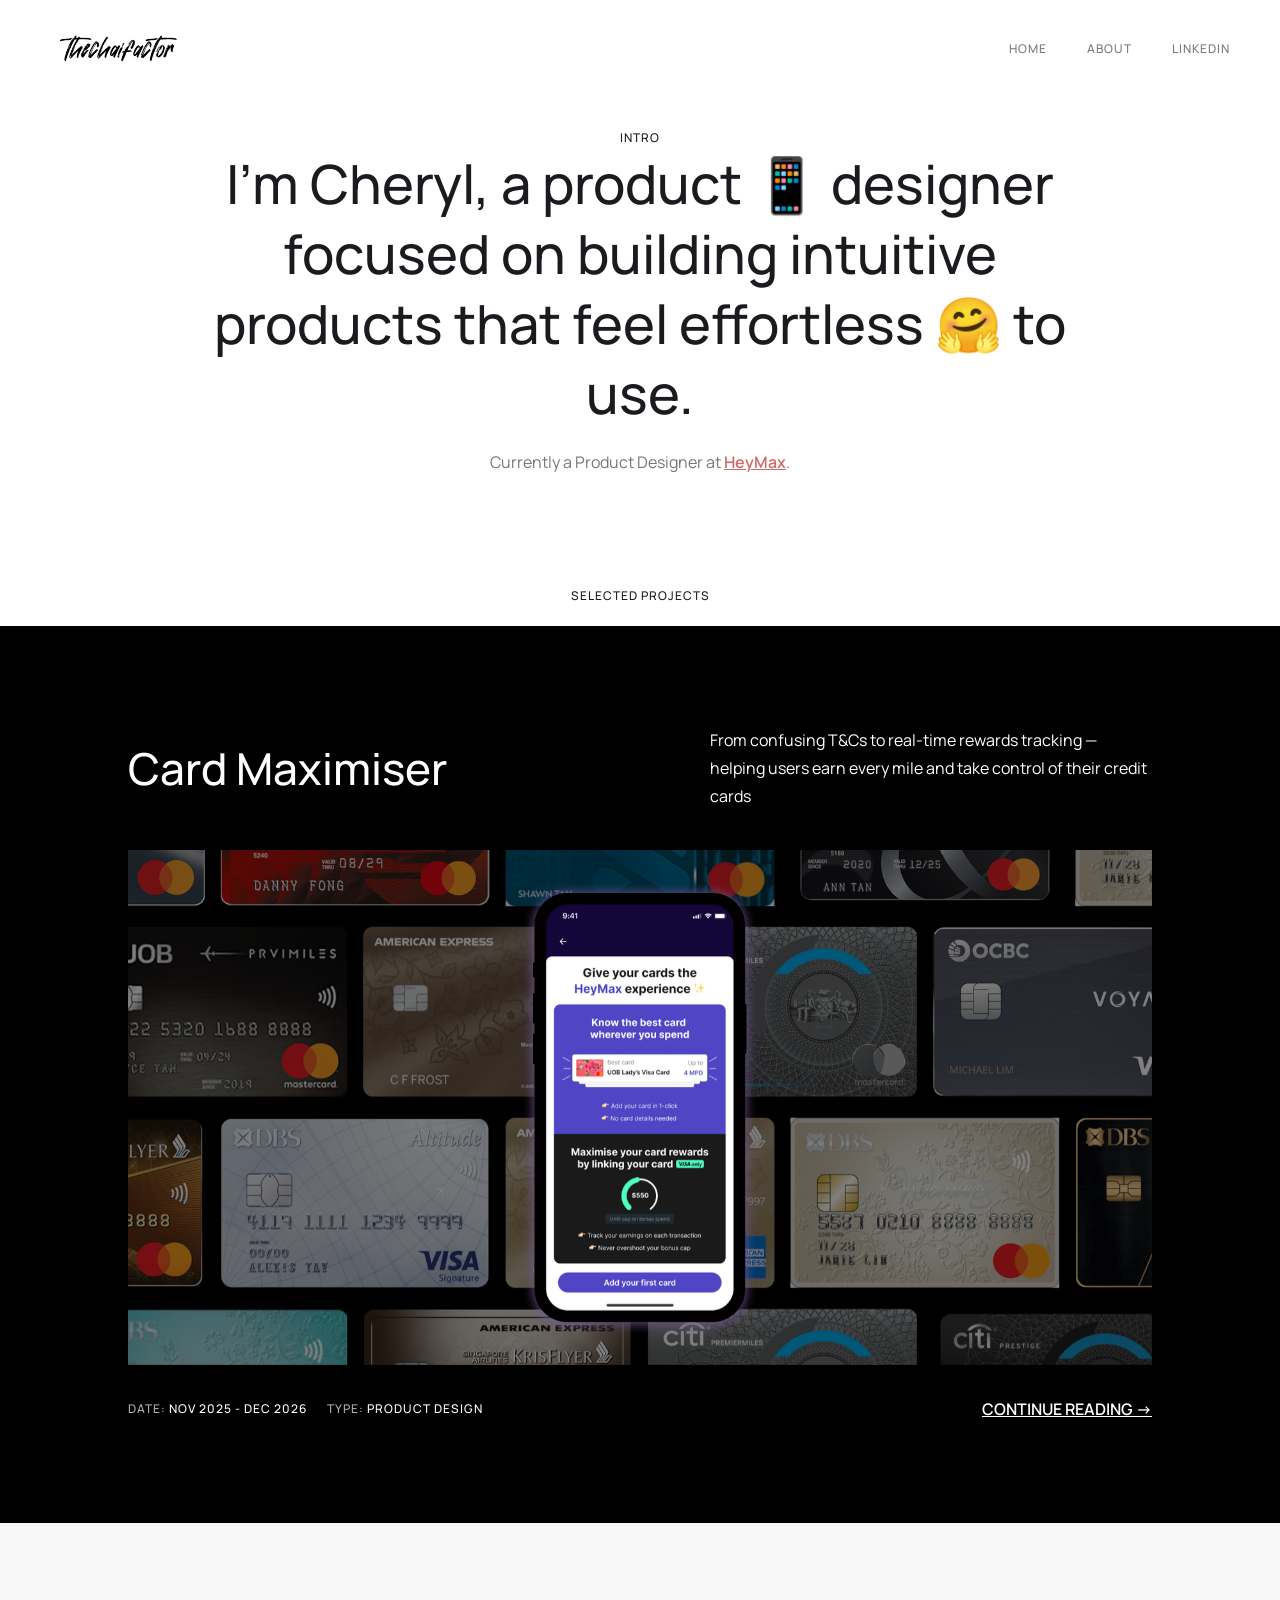
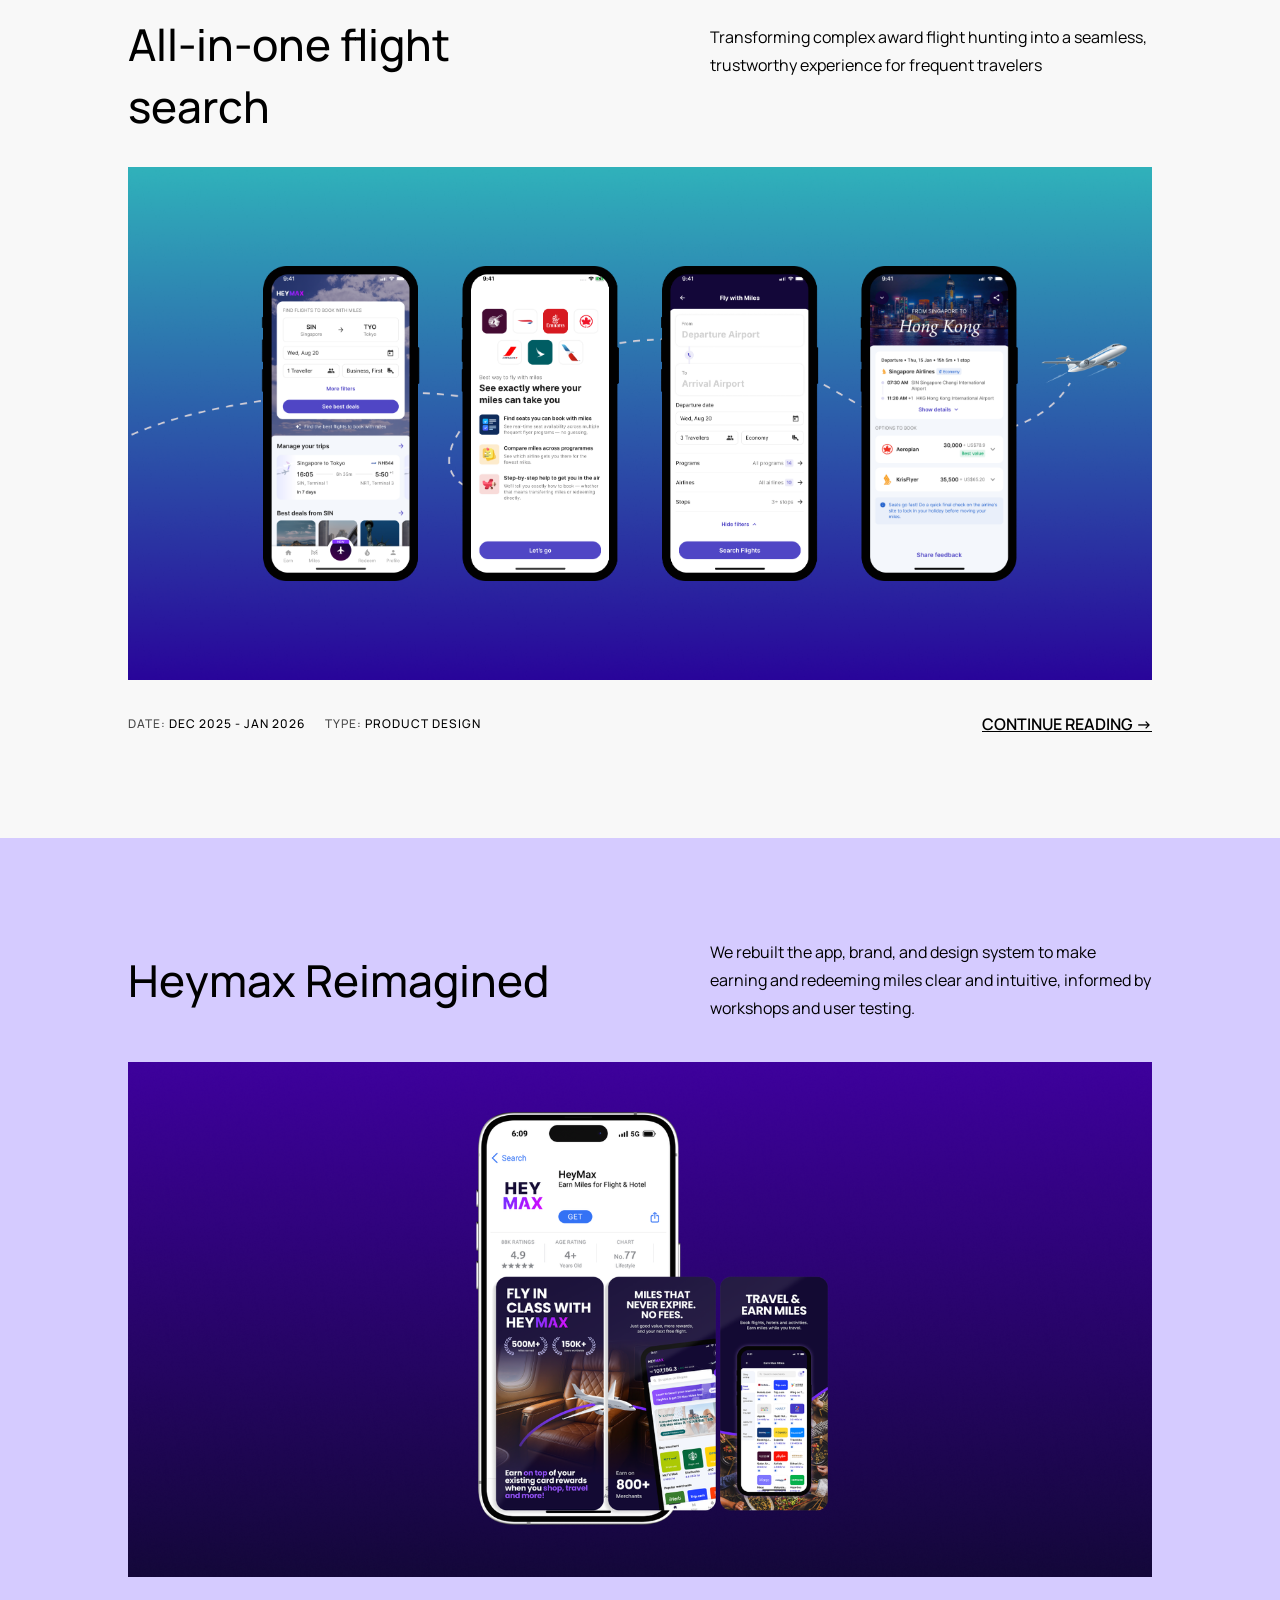
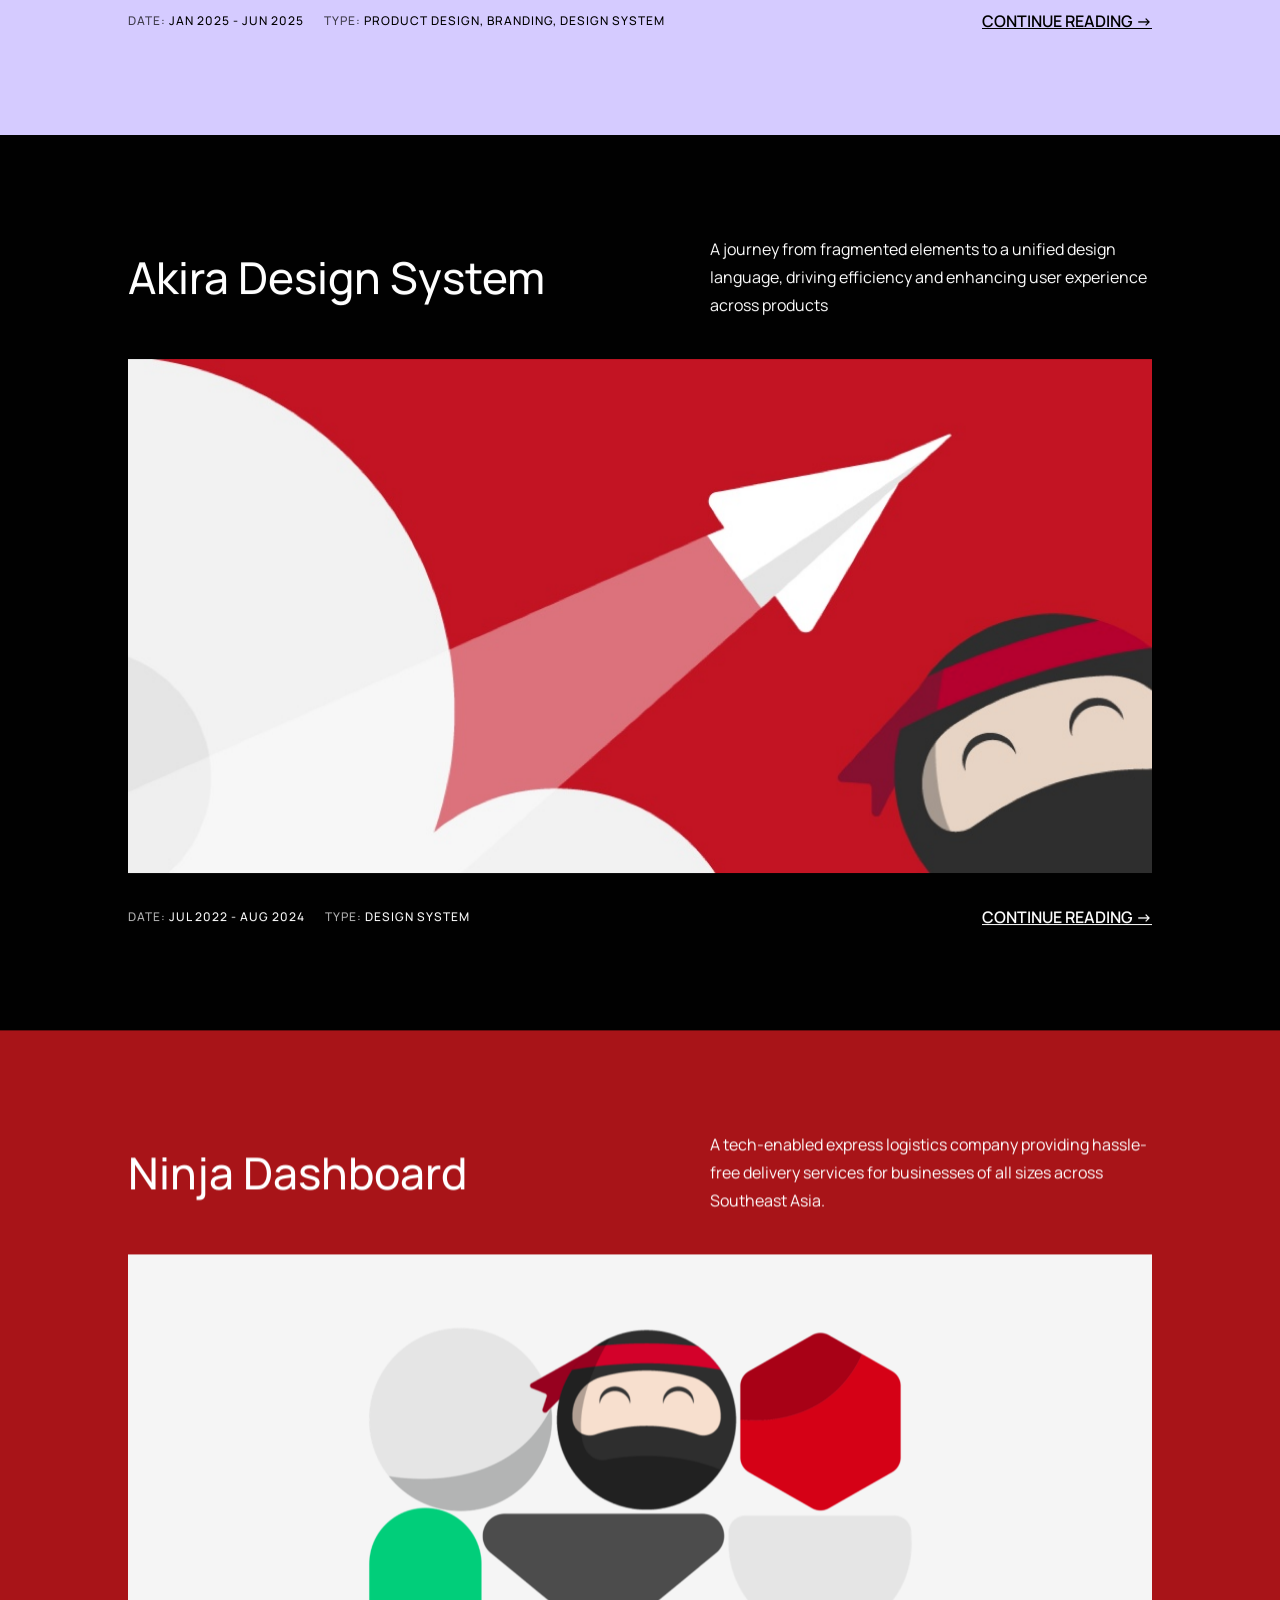
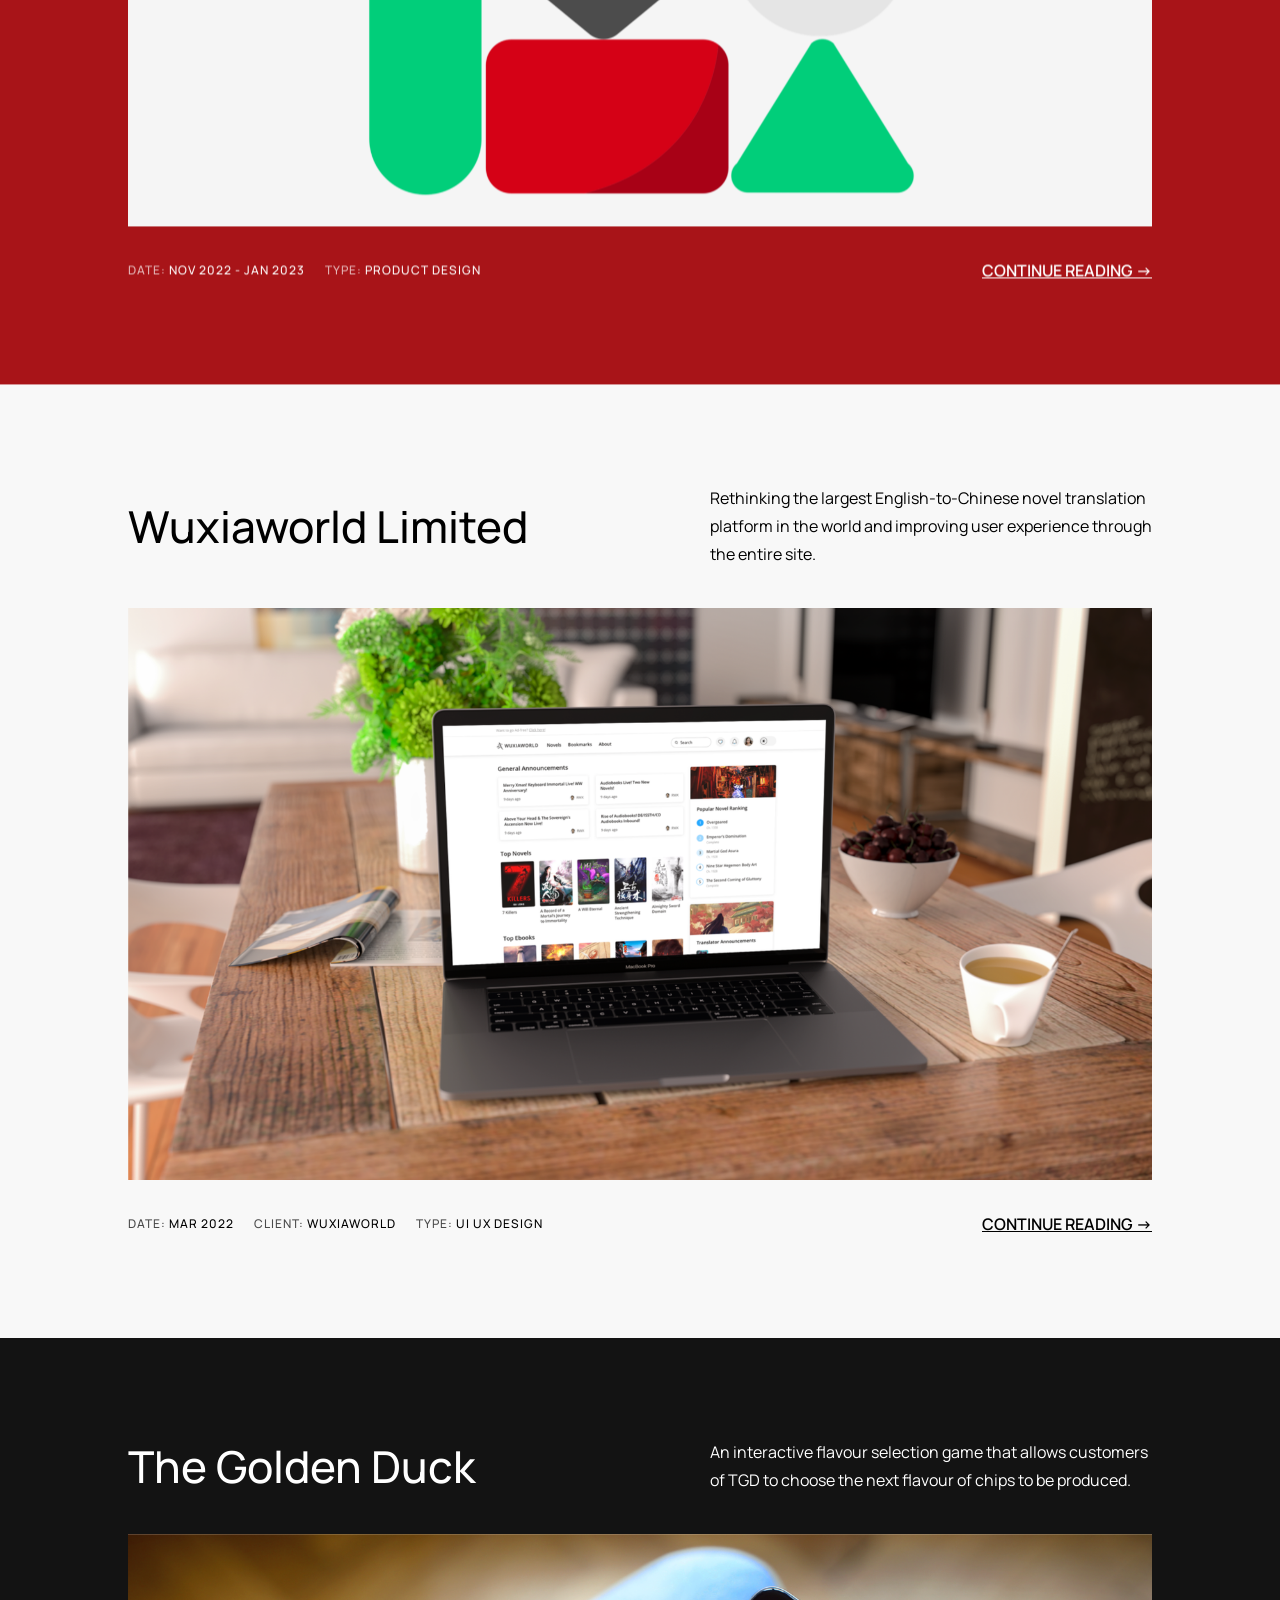
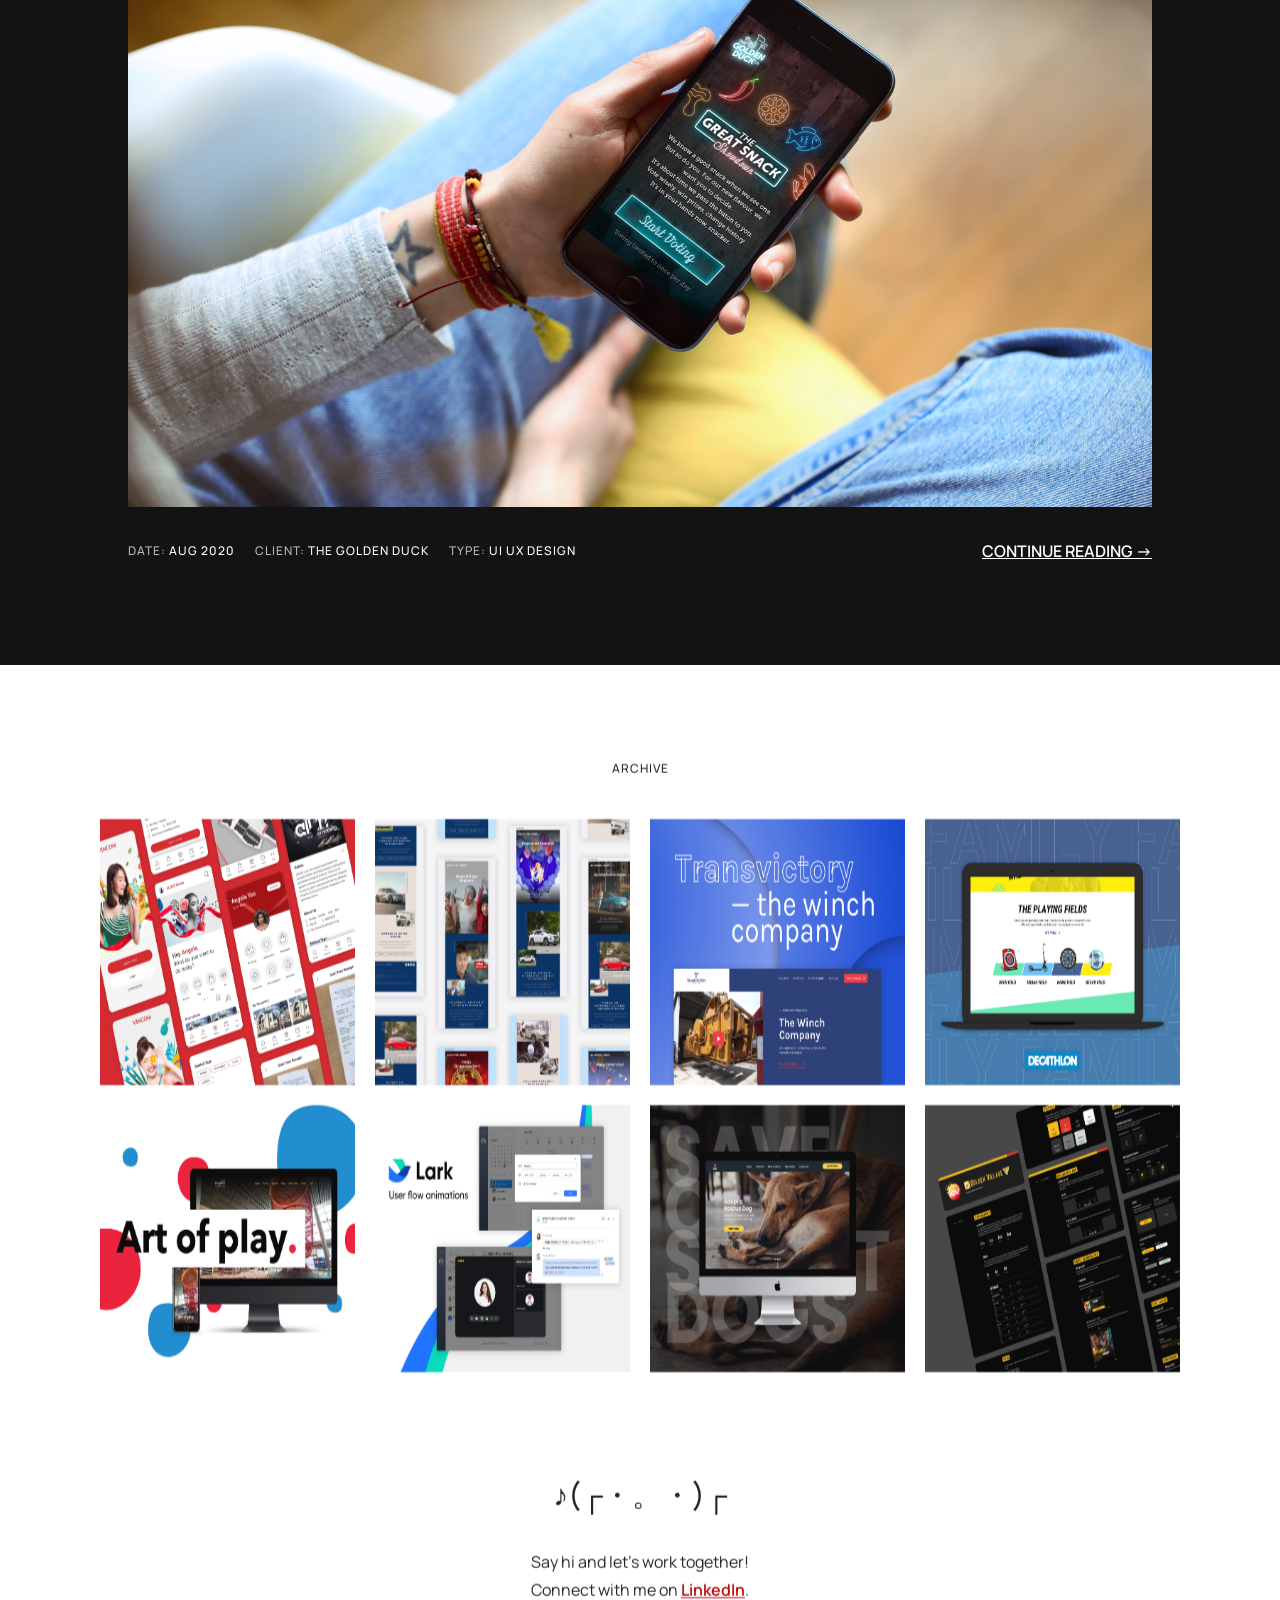
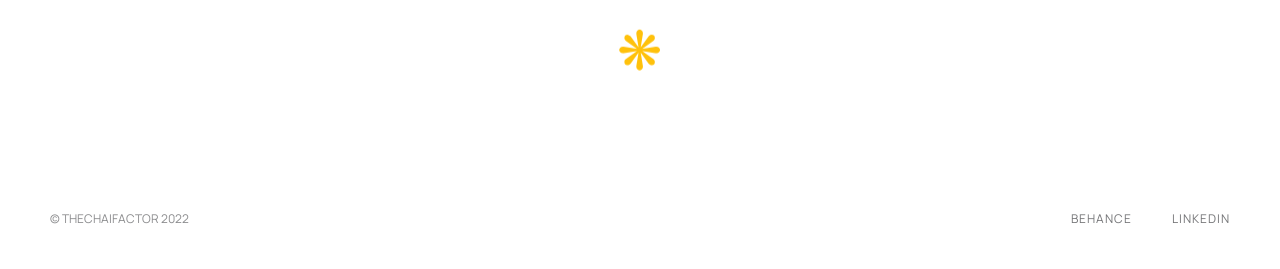
==== commit b3120fda: "Remove the contact form from Home and About Co-Authored-By: Claude Opus 5.5 <noreply@anthropic.com> " ====
--- a/index.html
+++ b/index.html
@@ -1,6 +1,6 @@
 <!DOCTYPE html>
 <html data-wf-page="62615833ab1e103e66920d5b" data-wf-site="62615833ab1e103c7f920d57" lang="en"><head><meta charset="utf-8"/><title>Cheryl Chai.</title><meta content="Cheryl Chai's Portfolio and Selected Works" name="description"/><meta content="Cheryl Chai — Product Designer" property="og:title"/><meta content="Cheryl Chai's Portfolio and Selected Works" property="og:description"/><meta content="https://cdn.prod.website-files.com/62615833ab1e103c7f920d57/6998412c958bbca805dfac8f_opengraph.png" property="og:image"/><meta content="Cheryl Chai — Product Designer" name="twitter:title"/><meta content="Cheryl Chai's Portfolio and Selected Works" name="twitter:description"/><meta content="https://cdn.prod.website-files.com/62615833ab1e103c7f920d57/6998412c958bbca805dfac8f_opengraph.png" name="twitter:image"/><meta content="website" property="og:type"/><meta content="summary_large_image" name="twitter:card"/><meta content="width=device-width, initial-scale=1" name="viewport"/><link href="/assets/css/site.css" rel="stylesheet" type="text/css"/><link href="https://fonts.googleapis.com/" rel="preconnect"/><link crossorigin="anonymous" href="https://fonts.gstatic.com/" rel="preconnect"/><script src="/assets/js/webfont.js" type="text/javascript"></script><script type="text/javascript">WebFont.load({  google: {    families: ["Montserrat:100,100italic,200,200italic,300,300italic,400,400italic,500,500italic,600,600italic,700,700italic,800,800italic,900,900italic","Inter:300,400,500,600,700","Manrope:300,400,500,600,700","Old Standard TT:300,400,500,600,700","Pirata One:300,400,500,600,700"]  }});</script><script type="text/javascript">!function(o,c){var n=c.documentElement,t=" w-mod-";n.className+=t+"js",("ontouchstart"in o||o.DocumentTouch&&c instanceof DocumentTouch)&&(n.className+=t+"touch")}(window,document);</script><link href="https://cdn.prod.website-files.com/62615833ab1e103c7f920d57/6263f3e737a29c3c4a47275d_favicon.png" rel="shortcut icon" type="image/x-icon"/><link href="https://cdn.prod.website-files.com/62615833ab1e103c7f920d57/6263f413e548ae4a84a52bad_web%20save.png" rel="apple-touch-icon"/><meta content="noindex" name="robots"/>
-</head><body class="body"><div class="navigation w-nav" data-animation="default" data-collapse="medium" data-doc-height="1" data-duration="400" data-easing="ease" data-easing2="ease" role="banner"><div class="navigation-items"><a aria-current="page" aria-label="home" class="logo-link w-nav-brand w--current" href="/"><img alt="" class="logo-image" sizes="(max-width: 479px) 77vw, 140px" src="/assets/images/626409828124ff7c7c0c41c4_logo-1.png" srcset="/assets/images/626409828124ff7c7c0c41c4_logo-1-p-500.png 500w, /assets/images/626409828124ff7c7c0c41c4_logo-1.png 832w" width="140"/></a><div class="navigation-wrap"><nav class="navigation-items w-nav-menu" role="navigation"><a aria-current="page" class="navigation-item w-nav-link w--current" href="/">Home</a><a class="navigation-item w-nav-link" href="/about/">About</a><a class="navigation-item w-nav-link" href="https://www.linkedin.com/in/cherylchai/" rel="noopener" target="_blank">LinkedIn</a></nav><div aria-controls="w-nav-overlay-0" aria-expanded="false" aria-haspopup="menu" aria-label="menu" class="menu-button w-nav-button" role="button" tabindex="0"><img alt="" class="menu-icon" src="/assets/images/62615833ab1e106f7d920d68_menu-icon.png" width="22"/></div></div></div><div class="w-nav-overlay" data-wf-ignore="" id="w-nav-overlay-0"></div></div><div class="section home"><div class="home-intro-container"><div class="intro-wrap" data-w-id="34f3d0d4-0947-ab41-71bc-490db9f35e93" style="opacity: 1; transform: translate3d(0px, 0px, 0px) scale3d(1, 1, 1) rotateX(0deg) rotateY(0deg) rotateZ(0deg) skew(0deg, 0deg); transform-style: preserve-3d;"><h1 class="label center">Intro</h1><h1 class="heading-jumbo center">I’m Cheryl, a product 📱 designer focused on building intuitive products that feel effortless 🤗 to use.</h1><div class="paragraph-light center">Currently a Product Designer at <a class="link-inline" href="https://heymax.ai/" rel="noopener" target="_blank">HeyMax</a>. </div></div></div></div><div class="section-works" data-w-id="b98e545c-fa8b-3be9-9181-c68bceef34a2" style="opacity: 1; transform: translate3d(0px, 0px, 0px) scale3d(1, 1, 1) rotateX(0deg) rotateY(0deg) rotateZ(0deg) skew(0deg, 0deg); transform-style: preserve-3d;"><div class="work-title" data-w-id="b98e545c-fa8b-3be9-9181-c68bceef34a3" style="opacity: 1; transform: translate3d(0px, 0px, 0px) scale3d(1, 1, 1) rotateX(0deg) rotateY(0deg) rotateZ(0deg) skew(0deg, 0deg); transform-style: preserve-3d;"><h1 class="label center">SElected Projects</h1></div><div class="work-block akira" data-w-id="7293acb2-40f5-915a-34c8-b34ca1689371" style="opacity: 1; transform: translate3d(0px, 0px, 0px) scale3d(1, 1, 1) rotateX(0deg) rotateY(0deg) rotateZ(0deg) skew(0deg, 0deg); transform-style: preserve-3d;"><div class="w-layout-grid work-information-grid"><h1 class="heading-3" id="w-node-_7293acb2-40f5-915a-34c8-b34ca1689373-66920d5b">Card Maximiser</h1><p class="paragraph" id="w-node-_7293acb2-40f5-915a-34c8-b34ca1689375-66920d5b">From confusing T&amp;Cs to real-time rewards tracking — helping users earn every mile and take control of their credit cards</p></div><div class="div-block"><img alt="" class="two-images" loading="lazy" sizes="(max-width: 1790px) 100vw, 1790px" src="/assets/images/69982a63a3c4b44b85421168_heymax.png" srcset="/assets/images/69982a63a3c4b44b85421168_heymax-p-500.png 500w, /assets/images/69982a63a3c4b44b85421168_heymax-p-800.png 800w, /assets/images/69982a63a3c4b44b85421168_heymax-p-1080.png 1080w, /assets/images/69982a63a3c4b44b85421168_heymax-p-1600.png 1600w, /assets/images/69982a63a3c4b44b85421168_heymax.png 1790w"/></div><div class="w-layout-grid work-bottom"><h1 class="label" id="w-node-_7293acb2-40f5-915a-34c8-b34ca168937a-66920d5b"><span class="label light">Date: </span>NOV 2025 - DEC 2026</h1><p class="label" id="w-node-_7293acb2-40f5-915a-34c8-b34ca168937e-66920d5b"><span class="label light">Type:</span> PRODUCT DESIGN</p><p class="work-link" id="w-node-_7293acb2-40f5-915a-34c8-b34ca1689382-66920d5b"><a class="work-link" href="/work/heymax-card-maximiser/">CONTINUE READING →</a></p></div></div><div class="work-block wxw" data-w-id="6a9e33a6-0981-8456-1b64-f2e990000a1d" style="opacity: 1; transform: translate3d(0px, 0px, 0px) scale3d(1, 1, 1) rotateX(0deg) rotateY(0deg) rotateZ(0deg) skew(0deg, 0deg); transform-style: preserve-3d;"><div class="w-layout-grid work-information-grid dark"><h1 class="heading-3" id="w-node-_6a9e33a6-0981-8456-1b64-f2e990000a1f-66920d5b">All-in-one flight search</h1><p class="paragraph" id="w-node-_6a9e33a6-0981-8456-1b64-f2e990000a21-66920d5b">Transforming complex award flight hunting into a seamless, trustworthy experience for frequent travelers</p></div><div class="div-block"><img alt="" class="two-images" loading="lazy" sizes="(max-width: 5790px) 100vw, 5790px" src="/assets/images/6996b35ff253e310adae7395_Flight search.png" srcset="/assets/images/6996b35ff253e310adae7395_Flight search-p-500.png 500w, /assets/images/6996b35ff253e310adae7395_Flight search-p-800.png 800w, /assets/images/6996b35ff253e310adae7395_Flight search-p-1080.png 1080w, /assets/images/6996b35ff253e310adae7395_Flight search-p-1600.png 1600w, /assets/images/6996b35ff253e310adae7395_Flight search-p-2000.png 2000w, /assets/images/6996b35ff253e310adae7395_Flight search.png 5790w"/></div><div class="w-layout-grid work-bottom black"><h1 class="label" id="w-node-_6a9e33a6-0981-8456-1b64-f2e990000a26-66920d5b"><span class="label light dark">Date: </span>dec 2025 - jan 2026</h1><p class="label" id="w-node-_6a9e33a6-0981-8456-1b64-f2e990000a2a-66920d5b"><span class="label light dark">Type:</span> product design</p><p class="work-link" id="w-node-_6a9e33a6-0981-8456-1b64-f2e990000a2e-66920d5b"><a class="work-link dark" href="/work/heymax-flight-search/">CONTINUE READING →</a></p></div></div><div class="work-block heymax" data-w-id="e7a23184-c69f-e849-8afd-af3886f6e5e9" style="opacity: 1; transform: translate3d(0px, 0px, 0px) scale3d(1, 1, 1) rotateX(0deg) rotateY(0deg) rotateZ(0deg) skew(0deg, 0deg); transform-style: preserve-3d;"><div class="w-layout-grid work-information-grid dark"><h1 class="heading-3" id="w-node-e7a23184-c69f-e849-8afd-af3886f6e5eb-66920d5b">Heymax Reimagined</h1><p class="paragraph" id="w-node-e7a23184-c69f-e849-8afd-af3886f6e5ed-66920d5b">We rebuilt the app, brand, and design system to make earning and redeeming miles clear and intuitive, informed by workshops and user testing.</p></div><div class="div-block"><img alt="" class="two-images" loading="lazy" sizes="(max-width: 1790px) 100vw, 1790px" src="/assets/images/69982a787555ca36787c6da3_heymax-redesign.png" srcset="/assets/images/69982a787555ca36787c6da3_heymax-redesign-p-500.png 500w, /assets/images/69982a787555ca36787c6da3_heymax-redesign-p-800.png 800w, /assets/images/69982a787555ca36787c6da3_heymax-redesign-p-1080.png 1080w, /assets/images/69982a787555ca36787c6da3_heymax-redesign-p-1600.png 1600w, /assets/images/69982a787555ca36787c6da3_heymax-redesign.png 1790w"/></div><div class="w-layout-grid work-bottom black"><h1 class="label" id="w-node-e7a23184-c69f-e849-8afd-af3886f6e5f2-66920d5b"><span class="label light dark">Date: </span>jan 2025 - jun 2025</h1><p class="label" id="w-node-e7a23184-c69f-e849-8afd-af3886f6e5fa-66920d5b"><span class="label light dark">Type:</span> PRODUCT Design, BRANDING, DESIGN SYSTEM</p><p class="work-link" id="w-node-e7a23184-c69f-e849-8afd-af3886f6e5fe-66920d5b"><a class="work-link dark" href="/work/heymax-rebranding/">CONTINUE READING →</a></p></div></div><div class="work-block akira" data-w-id="57cec3be-067e-f64a-a3cd-ec70abd89269" style="opacity: 1; transform: translate3d(0px, 0px, 0px) scale3d(1, 1, 1) rotateX(0deg) rotateY(0deg) rotateZ(0deg) skew(0deg, 0deg); transform-style: preserve-3d;"><div class="w-layout-grid work-information-grid"><h1 class="heading-3" id="w-node-_57cec3be-067e-f64a-a3cd-ec70abd8926b-66920d5b">Akira Design System</h1><p class="paragraph" id="w-node-_57cec3be-067e-f64a-a3cd-ec70abd8926d-66920d5b">A journey from fragmented elements to a unified design language, driving efficiency and enhancing user experience across products</p></div><div class="div-block"><img alt="" class="two-images" loading="lazy" sizes="(max-width: 1017px) 100vw, 1017px" src="/assets/images/65f31f1b7918ea2ae6edee6e_Community.jpg" srcset="/assets/images/65f31f1b7918ea2ae6edee6e_Community-p-500.jpg 500w, /assets/images/65f31f1b7918ea2ae6edee6e_Community-p-800.jpg 800w, /assets/images/65f31f1b7918ea2ae6edee6e_Community.jpg 1017w"/></div><div class="w-layout-grid work-bottom"><h1 class="label" id="w-node-_57cec3be-067e-f64a-a3cd-ec70abd89272-66920d5b"><span class="label light">Date: </span>JUL 2022 - AUG 2024</h1><p class="label" id="w-node-_57cec3be-067e-f64a-a3cd-ec70abd89276-66920d5b"><span class="label light">Type:</span> DESIGN SYSTEM</p><p class="work-link" id="w-node-_57cec3be-067e-f64a-a3cd-ec70abd8927a-66920d5b"><a class="work-link" href="/work/akira-design-system/">CONTINUE READING →</a></p></div></div><div class="work-block ninja" data-w-id="2db96c67-e658-2c3f-6b6c-35f0ab5ae152" style="opacity: 1; transform: translate3d(0px, 0px, 0px) scale3d(1, 1, 1) rotateX(0deg) rotateY(0deg) rotateZ(0deg) skew(0deg, 0deg); transform-style: preserve-3d;"><div class="w-layout-grid work-information-grid"><h1 class="heading-3" id="w-node-_2db96c67-e658-2c3f-6b6c-35f0ab5ae154-66920d5b">Ninja Dashboard</h1><p class="paragraph" id="w-node-_2db96c67-e658-2c3f-6b6c-35f0ab5ae156-66920d5b">A tech-enabled express logistics company providing hassle-free delivery services for businesses of all sizes across Southeast Asia.</p></div><div class="div-block"><img alt="" class="two-images" loading="lazy" sizes="(max-width: 1790px) 100vw, 1790px" src="/assets/images/6555d3b1d2dde0f1816d6456_ninja mock.png" srcset="/assets/images/6555d3b1d2dde0f1816d6456_ninja mock-p-500.png 500w, /assets/images/6555d3b1d2dde0f1816d6456_ninja mock-p-800.png 800w, /assets/images/6555d3b1d2dde0f1816d6456_ninja mock-p-1080.png 1080w, /assets/images/6555d3b1d2dde0f1816d6456_ninja mock-p-1600.png 1600w, /assets/images/6555d3b1d2dde0f1816d6456_ninja mock.png 1790w"/></div><div class="w-layout-grid work-bottom"><h1 class="label" id="w-node-_2db96c67-e658-2c3f-6b6c-35f0ab5ae15b-66920d5b"><span class="label light">Date: </span>nov 2022 - jan 2023</h1><p class="label" id="w-node-_2db96c67-e658-2c3f-6b6c-35f0ab5ae15f-66920d5b"><span class="label light">Type:</span> PRODUCT Design</p><p class="work-link" id="w-node-_2db96c67-e658-2c3f-6b6c-35f0ab5ae163-66920d5b"><a class="work-link" href="/work/improving-reports-on-dash/">CONTINUE READING →</a></p></div></div><div class="work-block wxw"><div class="w-layout-grid work-information-grid dark"><h1 class="heading-3" id="w-node-ac81e305-e8de-123d-05ae-56e5a370708d-66920d5b">Wuxiaworld Limited</h1><p class="paragraph" id="w-node-ac81e305-e8de-123d-05ae-56e5a370708f-66920d5b">Rethinking the largest English-to-Chinese novel translation platform in the world and improving user experience through the entire site.</p></div><div class="div-block"><img alt="Wuxiaworld Site on Computer" class="two-images" loading="lazy" sizes="(max-width: 1790px) 100vw, 1790px" src="/assets/images/6263a133111fd43843d841fe_mock-final.png" srcset="/assets/images/6263a133111fd43843d841fe_mock-final-p-500.png 500w, /assets/images/6263a133111fd43843d841fe_mock-final-p-800.png 800w, /assets/images/6263a133111fd43843d841fe_mock-final-p-1080.png 1080w, /assets/images/6263a133111fd43843d841fe_mock-final-p-1600.png 1600w, /assets/images/6263a133111fd43843d841fe_mock-final.png 1790w"/></div><div class="w-layout-grid work-bottom black"><h1 class="label" id="w-node-_1ff366f1-b6a0-e518-feef-8c7718268d94-66920d5b"><span class="label light dark">Date: </span>Mar 2022</h1><p class="label" id="w-node-_1ff366f1-b6a0-e518-feef-8c7718268d98-66920d5b"><span class="label light dark">Client:</span> Wuxiaworld</p><p class="label" id="w-node-_1ff366f1-b6a0-e518-feef-8c7718268d9c-66920d5b"><span class="label light dark">Type:</span> UI UX Design</p><p class="work-link" id="w-node-_1ff366f1-b6a0-e518-feef-8c7718268da0-66920d5b"><a class="work-link dark" href="/work/wuxiaworld/">CONTINUE READING →</a></p></div></div><div class="work-block tdg"><div class="w-layout-grid work-information-grid"><h1 class="heading-3" id="w-node-_0f922a26-02d8-5558-a7e5-760d539454b5-66920d5b">The Golden Duck</h1><p class="paragraph" id="w-node-_0f922a26-02d8-5558-a7e5-760d539454b7-66920d5b">An interactive flavour selection game that allows customers of TGD to choose the next flavour of chips to be produced.</p></div><div class="div-block"><img alt="" class="two-images" loading="lazy" sizes="(max-width: 1790px) 100vw, 1790px" src="/assets/images/6264041f95d7bef3106e632a_OVER.png" srcset="/assets/images/6264041f95d7bef3106e632a_OVER-p-500.png 500w, /assets/images/6264041f95d7bef3106e632a_OVER-p-800.png 800w, /assets/images/6264041f95d7bef3106e632a_OVER-p-1080.png 1080w, /assets/images/6264041f95d7bef3106e632a_OVER-p-1600.png 1600w, /assets/images/6264041f95d7bef3106e632a_OVER.png 1790w"/></div><div class="w-layout-grid work-bottom"><h1 class="label" id="w-node-_0f922a26-02d8-5558-a7e5-760d539454bc-66920d5b"><span class="label light">Date: </span>Aug 2020</h1><p class="label" id="w-node-_0f922a26-02d8-5558-a7e5-760d539454c0-66920d5b"><span class="label light">Client:</span> The Golden Duck</p><p class="label" id="w-node-_0f922a26-02d8-5558-a7e5-760d539454c4-66920d5b"><span class="label light">Type:</span> UI UX Design</p><p class="work-link" id="w-node-_0f922a26-02d8-5558-a7e5-760d539454c8-66920d5b"><a class="work-link" href="/work/the-golden-duck/">CONTINUE READING →</a></p></div></div></div><div class="section cc-contact"><div class="container"><div class="contact"><div class="contact-headline"><h3 class="heading-2">I don't bite.</h3><p class="paragraph-light">I promise.</p></div><div class="contact-form-wrap"><div class="w-form"><form aria-label="Email Form" class="contact-form" data-name="Email Form" data-wf-element-id="d783a17e-0b35-a13a-0448-a852d0df4a30" data-wf-page-id="62615833ab1e103e66920d5b" id="wf-form-Email-Form" method="get" name="wf-form-Email-Form"><div class="w-layout-grid contact-form-grid"><div id="w-node-d783a17e-0b35-a13a-0448-a852d0df4a32-d0df4a24"><label for="Name-3">Name</label><input class="text-field w-input" data-name="Name" id="Name" maxlength="256" name="Name" placeholder="Enter your name" type="text"/></div><div id="w-node-d783a17e-0b35-a13a-0448-a852d0df4a36-d0df4a24"><label for="Email-3">Email Address</label><input class="text-field w-input" data-name="Email" id="Email" maxlength="256" name="Email" placeholder="Enter your email" required="" type="email"/></div><div id="w-node-d783a17e-0b35-a13a-0448-a852d0df4a3a-d0df4a24"><label for="Message">call me beep me if you wanna reach me</label><textarea class="text-field cc-textarea w-input" data-name="Message" id="Message" maxlength="5000" name="Message" placeholder="Enter your message"></textarea></div></div><input class="button w-button" data-wait="Please wait..." type="submit" value="Submit"/></form><div aria-label="Email Form success" class="status-message cc-success-message w-form-done" role="region" tabindex="-1"><div>Thank you! Your submission has been received!</div></div><div aria-label="Email Form failure" class="status-message cc-error-message w-form-fail" role="region" tabindex="-1"><div>Oops! Something went wrong while submitting the form.</div></div></div></div></div></div></div><div class="section behance" data-w-id="11f3de87-ac8c-5bc6-396c-471ec6b5eee9" style="opacity: 0;"><div class="behance-container"><h1 class="label center">ARCHIVE</h1><div class="w-layout-grid social-media-grid"><a class="w-inline-block" href="https://www.behance.net/gallery/138280749/Vincom-app" id="w-node-_8cebd654-38a0-2260-8bae-aec4d08289a4-66920d5b" rel="noopener" target="_blank"><img alt="VINCOM App Design
+</head><body class="body"><div class="navigation w-nav" data-animation="default" data-collapse="medium" data-doc-height="1" data-duration="400" data-easing="ease" data-easing2="ease" role="banner"><div class="navigation-items"><a aria-current="page" aria-label="home" class="logo-link w-nav-brand w--current" href="/"><img alt="" class="logo-image" sizes="(max-width: 479px) 77vw, 140px" src="/assets/images/626409828124ff7c7c0c41c4_logo-1.png" srcset="/assets/images/626409828124ff7c7c0c41c4_logo-1-p-500.png 500w, /assets/images/626409828124ff7c7c0c41c4_logo-1.png 832w" width="140"/></a><div class="navigation-wrap"><nav class="navigation-items w-nav-menu" role="navigation"><a aria-current="page" class="navigation-item w-nav-link w--current" href="/">Home</a><a class="navigation-item w-nav-link" href="/about/">About</a><a class="navigation-item w-nav-link" href="https://www.linkedin.com/in/cherylchai/" rel="noopener" target="_blank">LinkedIn</a></nav><div aria-controls="w-nav-overlay-0" aria-expanded="false" aria-haspopup="menu" aria-label="menu" class="menu-button w-nav-button" role="button" tabindex="0"><img alt="" class="menu-icon" src="/assets/images/62615833ab1e106f7d920d68_menu-icon.png" width="22"/></div></div></div><div class="w-nav-overlay" data-wf-ignore="" id="w-nav-overlay-0"></div></div><div class="section home"><div class="home-intro-container"><div class="intro-wrap" data-w-id="34f3d0d4-0947-ab41-71bc-490db9f35e93" style="opacity: 1; transform: translate3d(0px, 0px, 0px) scale3d(1, 1, 1) rotateX(0deg) rotateY(0deg) rotateZ(0deg) skew(0deg, 0deg); transform-style: preserve-3d;"><h1 class="label center">Intro</h1><h1 class="heading-jumbo center">I’m Cheryl, a product 📱 designer focused on building intuitive products that feel effortless 🤗 to use.</h1><div class="paragraph-light center">Currently a Product Designer at <a class="link-inline" href="https://heymax.ai/" rel="noopener" target="_blank">HeyMax</a>. </div></div></div></div><div class="section-works" data-w-id="b98e545c-fa8b-3be9-9181-c68bceef34a2" style="opacity: 1; transform: translate3d(0px, 0px, 0px) scale3d(1, 1, 1) rotateX(0deg) rotateY(0deg) rotateZ(0deg) skew(0deg, 0deg); transform-style: preserve-3d;"><div class="work-title" data-w-id="b98e545c-fa8b-3be9-9181-c68bceef34a3" style="opacity: 1; transform: translate3d(0px, 0px, 0px) scale3d(1, 1, 1) rotateX(0deg) rotateY(0deg) rotateZ(0deg) skew(0deg, 0deg); transform-style: preserve-3d;"><h1 class="label center">SElected Projects</h1></div><div class="work-block akira" data-w-id="7293acb2-40f5-915a-34c8-b34ca1689371" style="opacity: 1; transform: translate3d(0px, 0px, 0px) scale3d(1, 1, 1) rotateX(0deg) rotateY(0deg) rotateZ(0deg) skew(0deg, 0deg); transform-style: preserve-3d;"><div class="w-layout-grid work-information-grid"><h1 class="heading-3" id="w-node-_7293acb2-40f5-915a-34c8-b34ca1689373-66920d5b">Card Maximiser</h1><p class="paragraph" id="w-node-_7293acb2-40f5-915a-34c8-b34ca1689375-66920d5b">From confusing T&amp;Cs to real-time rewards tracking — helping users earn every mile and take control of their credit cards</p></div><div class="div-block"><img alt="" class="two-images" loading="lazy" sizes="(max-width: 1790px) 100vw, 1790px" src="/assets/images/69982a63a3c4b44b85421168_heymax.png" srcset="/assets/images/69982a63a3c4b44b85421168_heymax-p-500.png 500w, /assets/images/69982a63a3c4b44b85421168_heymax-p-800.png 800w, /assets/images/69982a63a3c4b44b85421168_heymax-p-1080.png 1080w, /assets/images/69982a63a3c4b44b85421168_heymax-p-1600.png 1600w, /assets/images/69982a63a3c4b44b85421168_heymax.png 1790w"/></div><div class="w-layout-grid work-bottom"><h1 class="label" id="w-node-_7293acb2-40f5-915a-34c8-b34ca168937a-66920d5b"><span class="label light">Date: </span>NOV 2025 - DEC 2026</h1><p class="label" id="w-node-_7293acb2-40f5-915a-34c8-b34ca168937e-66920d5b"><span class="label light">Type:</span> PRODUCT DESIGN</p><p class="work-link" id="w-node-_7293acb2-40f5-915a-34c8-b34ca1689382-66920d5b"><a class="work-link" href="/work/heymax-card-maximiser/">CONTINUE READING →</a></p></div></div><div class="work-block wxw" data-w-id="6a9e33a6-0981-8456-1b64-f2e990000a1d" style="opacity: 1; transform: translate3d(0px, 0px, 0px) scale3d(1, 1, 1) rotateX(0deg) rotateY(0deg) rotateZ(0deg) skew(0deg, 0deg); transform-style: preserve-3d;"><div class="w-layout-grid work-information-grid dark"><h1 class="heading-3" id="w-node-_6a9e33a6-0981-8456-1b64-f2e990000a1f-66920d5b">All-in-one flight search</h1><p class="paragraph" id="w-node-_6a9e33a6-0981-8456-1b64-f2e990000a21-66920d5b">Transforming complex award flight hunting into a seamless, trustworthy experience for frequent travelers</p></div><div class="div-block"><img alt="" class="two-images" loading="lazy" sizes="(max-width: 5790px) 100vw, 5790px" src="/assets/images/6996b35ff253e310adae7395_Flight search.png" srcset="/assets/images/6996b35ff253e310adae7395_Flight search-p-500.png 500w, /assets/images/6996b35ff253e310adae7395_Flight search-p-800.png 800w, /assets/images/6996b35ff253e310adae7395_Flight search-p-1080.png 1080w, /assets/images/6996b35ff253e310adae7395_Flight search-p-1600.png 1600w, /assets/images/6996b35ff253e310adae7395_Flight search-p-2000.png 2000w, /assets/images/6996b35ff253e310adae7395_Flight search.png 5790w"/></div><div class="w-layout-grid work-bottom black"><h1 class="label" id="w-node-_6a9e33a6-0981-8456-1b64-f2e990000a26-66920d5b"><span class="label light dark">Date: </span>dec 2025 - jan 2026</h1><p class="label" id="w-node-_6a9e33a6-0981-8456-1b64-f2e990000a2a-66920d5b"><span class="label light dark">Type:</span> product design</p><p class="work-link" id="w-node-_6a9e33a6-0981-8456-1b64-f2e990000a2e-66920d5b"><a class="work-link dark" href="/work/heymax-flight-search/">CONTINUE READING →</a></p></div></div><div class="work-block heymax" data-w-id="e7a23184-c69f-e849-8afd-af3886f6e5e9" style="opacity: 1; transform: translate3d(0px, 0px, 0px) scale3d(1, 1, 1) rotateX(0deg) rotateY(0deg) rotateZ(0deg) skew(0deg, 0deg); transform-style: preserve-3d;"><div class="w-layout-grid work-information-grid dark"><h1 class="heading-3" id="w-node-e7a23184-c69f-e849-8afd-af3886f6e5eb-66920d5b">Heymax Reimagined</h1><p class="paragraph" id="w-node-e7a23184-c69f-e849-8afd-af3886f6e5ed-66920d5b">We rebuilt the app, brand, and design system to make earning and redeeming miles clear and intuitive, informed by workshops and user testing.</p></div><div class="div-block"><img alt="" class="two-images" loading="lazy" sizes="(max-width: 1790px) 100vw, 1790px" src="/assets/images/69982a787555ca36787c6da3_heymax-redesign.png" srcset="/assets/images/69982a787555ca36787c6da3_heymax-redesign-p-500.png 500w, /assets/images/69982a787555ca36787c6da3_heymax-redesign-p-800.png 800w, /assets/images/69982a787555ca36787c6da3_heymax-redesign-p-1080.png 1080w, /assets/images/69982a787555ca36787c6da3_heymax-redesign-p-1600.png 1600w, /assets/images/69982a787555ca36787c6da3_heymax-redesign.png 1790w"/></div><div class="w-layout-grid work-bottom black"><h1 class="label" id="w-node-e7a23184-c69f-e849-8afd-af3886f6e5f2-66920d5b"><span class="label light dark">Date: </span>jan 2025 - jun 2025</h1><p class="label" id="w-node-e7a23184-c69f-e849-8afd-af3886f6e5fa-66920d5b"><span class="label light dark">Type:</span> PRODUCT Design, BRANDING, DESIGN SYSTEM</p><p class="work-link" id="w-node-e7a23184-c69f-e849-8afd-af3886f6e5fe-66920d5b"><a class="work-link dark" href="/work/heymax-rebranding/">CONTINUE READING →</a></p></div></div><div class="work-block akira" data-w-id="57cec3be-067e-f64a-a3cd-ec70abd89269" style="opacity: 1; transform: translate3d(0px, 0px, 0px) scale3d(1, 1, 1) rotateX(0deg) rotateY(0deg) rotateZ(0deg) skew(0deg, 0deg); transform-style: preserve-3d;"><div class="w-layout-grid work-information-grid"><h1 class="heading-3" id="w-node-_57cec3be-067e-f64a-a3cd-ec70abd8926b-66920d5b">Akira Design System</h1><p class="paragraph" id="w-node-_57cec3be-067e-f64a-a3cd-ec70abd8926d-66920d5b">A journey from fragmented elements to a unified design language, driving efficiency and enhancing user experience across products</p></div><div class="div-block"><img alt="" class="two-images" loading="lazy" sizes="(max-width: 1017px) 100vw, 1017px" src="/assets/images/65f31f1b7918ea2ae6edee6e_Community.jpg" srcset="/assets/images/65f31f1b7918ea2ae6edee6e_Community-p-500.jpg 500w, /assets/images/65f31f1b7918ea2ae6edee6e_Community-p-800.jpg 800w, /assets/images/65f31f1b7918ea2ae6edee6e_Community.jpg 1017w"/></div><div class="w-layout-grid work-bottom"><h1 class="label" id="w-node-_57cec3be-067e-f64a-a3cd-ec70abd89272-66920d5b"><span class="label light">Date: </span>JUL 2022 - AUG 2024</h1><p class="label" id="w-node-_57cec3be-067e-f64a-a3cd-ec70abd89276-66920d5b"><span class="label light">Type:</span> DESIGN SYSTEM</p><p class="work-link" id="w-node-_57cec3be-067e-f64a-a3cd-ec70abd8927a-66920d5b"><a class="work-link" href="/work/akira-design-system/">CONTINUE READING →</a></p></div></div><div class="work-block ninja" data-w-id="2db96c67-e658-2c3f-6b6c-35f0ab5ae152" style="opacity: 1; transform: translate3d(0px, 0px, 0px) scale3d(1, 1, 1) rotateX(0deg) rotateY(0deg) rotateZ(0deg) skew(0deg, 0deg); transform-style: preserve-3d;"><div class="w-layout-grid work-information-grid"><h1 class="heading-3" id="w-node-_2db96c67-e658-2c3f-6b6c-35f0ab5ae154-66920d5b">Ninja Dashboard</h1><p class="paragraph" id="w-node-_2db96c67-e658-2c3f-6b6c-35f0ab5ae156-66920d5b">A tech-enabled express logistics company providing hassle-free delivery services for businesses of all sizes across Southeast Asia.</p></div><div class="div-block"><img alt="" class="two-images" loading="lazy" sizes="(max-width: 1790px) 100vw, 1790px" src="/assets/images/6555d3b1d2dde0f1816d6456_ninja mock.png" srcset="/assets/images/6555d3b1d2dde0f1816d6456_ninja mock-p-500.png 500w, /assets/images/6555d3b1d2dde0f1816d6456_ninja mock-p-800.png 800w, /assets/images/6555d3b1d2dde0f1816d6456_ninja mock-p-1080.png 1080w, /assets/images/6555d3b1d2dde0f1816d6456_ninja mock-p-1600.png 1600w, /assets/images/6555d3b1d2dde0f1816d6456_ninja mock.png 1790w"/></div><div class="w-layout-grid work-bottom"><h1 class="label" id="w-node-_2db96c67-e658-2c3f-6b6c-35f0ab5ae15b-66920d5b"><span class="label light">Date: </span>nov 2022 - jan 2023</h1><p class="label" id="w-node-_2db96c67-e658-2c3f-6b6c-35f0ab5ae15f-66920d5b"><span class="label light">Type:</span> PRODUCT Design</p><p class="work-link" id="w-node-_2db96c67-e658-2c3f-6b6c-35f0ab5ae163-66920d5b"><a class="work-link" href="/work/improving-reports-on-dash/">CONTINUE READING →</a></p></div></div><div class="work-block wxw"><div class="w-layout-grid work-information-grid dark"><h1 class="heading-3" id="w-node-ac81e305-e8de-123d-05ae-56e5a370708d-66920d5b">Wuxiaworld Limited</h1><p class="paragraph" id="w-node-ac81e305-e8de-123d-05ae-56e5a370708f-66920d5b">Rethinking the largest English-to-Chinese novel translation platform in the world and improving user experience through the entire site.</p></div><div class="div-block"><img alt="Wuxiaworld Site on Computer" class="two-images" loading="lazy" sizes="(max-width: 1790px) 100vw, 1790px" src="/assets/images/6263a133111fd43843d841fe_mock-final.png" srcset="/assets/images/6263a133111fd43843d841fe_mock-final-p-500.png 500w, /assets/images/6263a133111fd43843d841fe_mock-final-p-800.png 800w, /assets/images/6263a133111fd43843d841fe_mock-final-p-1080.png 1080w, /assets/images/6263a133111fd43843d841fe_mock-final-p-1600.png 1600w, /assets/images/6263a133111fd43843d841fe_mock-final.png 1790w"/></div><div class="w-layout-grid work-bottom black"><h1 class="label" id="w-node-_1ff366f1-b6a0-e518-feef-8c7718268d94-66920d5b"><span class="label light dark">Date: </span>Mar 2022</h1><p class="label" id="w-node-_1ff366f1-b6a0-e518-feef-8c7718268d98-66920d5b"><span class="label light dark">Client:</span> Wuxiaworld</p><p class="label" id="w-node-_1ff366f1-b6a0-e518-feef-8c7718268d9c-66920d5b"><span class="label light dark">Type:</span> UI UX Design</p><p class="work-link" id="w-node-_1ff366f1-b6a0-e518-feef-8c7718268da0-66920d5b"><a class="work-link dark" href="/work/wuxiaworld/">CONTINUE READING →</a></p></div></div><div class="work-block tdg"><div class="w-layout-grid work-information-grid"><h1 class="heading-3" id="w-node-_0f922a26-02d8-5558-a7e5-760d539454b5-66920d5b">The Golden Duck</h1><p class="paragraph" id="w-node-_0f922a26-02d8-5558-a7e5-760d539454b7-66920d5b">An interactive flavour selection game that allows customers of TGD to choose the next flavour of chips to be produced.</p></div><div class="div-block"><img alt="" class="two-images" loading="lazy" sizes="(max-width: 1790px) 100vw, 1790px" src="/assets/images/6264041f95d7bef3106e632a_OVER.png" srcset="/assets/images/6264041f95d7bef3106e632a_OVER-p-500.png 500w, /assets/images/6264041f95d7bef3106e632a_OVER-p-800.png 800w, /assets/images/6264041f95d7bef3106e632a_OVER-p-1080.png 1080w, /assets/images/6264041f95d7bef3106e632a_OVER-p-1600.png 1600w, /assets/images/6264041f95d7bef3106e632a_OVER.png 1790w"/></div><div class="w-layout-grid work-bottom"><h1 class="label" id="w-node-_0f922a26-02d8-5558-a7e5-760d539454bc-66920d5b"><span class="label light">Date: </span>Aug 2020</h1><p class="label" id="w-node-_0f922a26-02d8-5558-a7e5-760d539454c0-66920d5b"><span class="label light">Client:</span> The Golden Duck</p><p class="label" id="w-node-_0f922a26-02d8-5558-a7e5-760d539454c4-66920d5b"><span class="label light">Type:</span> UI UX Design</p><p class="work-link" id="w-node-_0f922a26-02d8-5558-a7e5-760d539454c8-66920d5b"><a class="work-link" href="/work/the-golden-duck/">CONTINUE READING →</a></p></div></div></div><div class="section behance" data-w-id="11f3de87-ac8c-5bc6-396c-471ec6b5eee9" style="opacity: 0;"><div class="behance-container"><h1 class="label center">ARCHIVE</h1><div class="w-layout-grid social-media-grid"><a class="w-inline-block" href="https://www.behance.net/gallery/138280749/Vincom-app" id="w-node-_8cebd654-38a0-2260-8bae-aec4d08289a4-66920d5b" rel="noopener" target="_blank"><img alt="VINCOM App Design
 " class="image-beh" loading="lazy" sizes="(max-width: 1434px) 100vw, 1434px" src="/assets/images/6263e25b10e128c65da48339_vincom.png" srcset="/assets/images/6263e25b10e128c65da48339_vincom-p-500.png 500w, /assets/images/6263e25b10e128c65da48339_vincom-p-800.png 800w, /assets/images/6263e25b10e128c65da48339_vincom-p-1080.png 1080w, /assets/images/6263e25b10e128c65da48339_vincom.png 1434w"/></a><a class="w-inline-block" href="https://www.behance.net/gallery/138143161/Hyundai-Monthly-Newsletter" id="w-node-_759f9b46-dfeb-d3b9-6eeb-36161d953e6b-66920d5b" rel="noopener" target="_blank"><img alt="Hyundai EDM Design" class="image-beh" loading="lazy" sizes="(max-width: 1434px) 100vw, 1434px" src="/assets/images/6263e1db23160f1d45a31eae_v copy-white.png" srcset="/assets/images/6263e1db23160f1d45a31eae_v copy-white-p-500.png 500w, /assets/images/6263e1db23160f1d45a31eae_v copy-white-p-800.png 800w, /assets/images/6263e1db23160f1d45a31eae_v copy-white-p-1080.png 1080w, /assets/images/6263e1db23160f1d45a31eae_v copy-white.png 1434w"/></a><a class="w-inline-block" href="https://www.behance.net/gallery/138134415/Transvictory-The-winch-company-UI-UX-Design" id="w-node-cefd667c-f52c-af70-0483-be845a9864df-66920d5b" rel="noopener" target="_blank"><img alt="Transvictory Website UI UX Design
 " class="image-beh" loading="lazy" sizes="(max-width: 1434px) 100vw, 1434px" src="/assets/images/6263e240111fd4c8d0d98e5e_v copy 4.png" srcset="/assets/images/6263e240111fd4c8d0d98e5e_v copy 4-p-500.png 500w, /assets/images/6263e240111fd4c8d0d98e5e_v copy 4-p-800.png 800w, /assets/images/6263e240111fd4c8d0d98e5e_v copy 4-p-1080.png 1080w, /assets/images/6263e240111fd4c8d0d98e5e_v copy 4.png 1434w" width="Auto"/></a><a class="w-inline-block" href="https://www.behance.net/gallery/138635083/Decathlon-Family-Campaign-Site-UI-UX-Design" id="w-node-d4309336-1f3e-1d3d-c080-1f6fa82565ee-66920d5b" rel="noopener" target="_blank"><img alt="Decathlon Play UI UX Design
 " class="image-beh" loading="lazy" sizes="(max-width: 1434px) 100vw, 1434px" src="/assets/images/6263e21baff0ed5aa192ea4f_Decathlon2.png" srcset="/assets/images/6263e21baff0ed5aa192ea4f_Decathlon2-p-500.png 500w, /assets/images/6263e21baff0ed5aa192ea4f_Decathlon2-p-800.png 800w, /assets/images/6263e21baff0ed5aa192ea4f_Decathlon2-p-1080.png 1080w, /assets/images/6263e21baff0ed5aa192ea4f_Decathlon2.png 1434w"/></a><a class="w-inline-block" href="https://www.behance.net/gallery/113635441/Art-of-Play-UX-UI-Design" id="w-node-e8b58949-8dc6-38f8-2b7f-78663fb5a464-66920d5b" rel="noopener" target="_blank"><img alt="Playpoint UI UX Design" class="image-beh" loading="lazy" sizes="(max-width: 1434px) 100vw, 1434px" src="/assets/images/6263f1053d906634f36716b9_playpoint.png" srcset="/assets/images/6263f1053d906634f36716b9_playpoint-p-500.png 500w, /assets/images/6263f1053d906634f36716b9_playpoint-p-800.png 800w, /assets/images/6263f1053d906634f36716b9_playpoint-p-1080.png 1080w, /assets/images/6263f1053d906634f36716b9_playpoint.png 1434w"/></a><a class="w-inline-block" href="https://www.behance.net/gallery/134278329/User-flow-animations" id="w-node-ceca6b38-f313-3b81-5542-f0afa60debb8-66920d5b" rel="noopener" target="_blank"><img alt="Lark Animations" class="image-beh" loading="lazy" sizes="(max-width: 1434px) 100vw, 1434px" src="/assets/images/6263f070a7ecca5a26d5352f_lark.png" srcset="/assets/images/6263f070a7ecca5a26d5352f_lark-p-500.png 500w, /assets/images/6263f070a7ecca5a26d5352f_lark-p-800.png 800w, /assets/images/6263f070a7ecca5a26d5352f_lark-p-1080.png 1080w, /assets/images/6263f070a7ecca5a26d5352f_lark.png 1434w"/></a><a class="w-inline-block" href="https://www.behance.net/gallery/113755225/Save-Our-Street-Dogs-Website-UX-UI-Design" id="w-node-_2a15b52e-5a40-e0cb-0430-eb89bb30b976-66920d5b" rel="noopener" target="_blank"><img alt="SOSD UI UX Design" class="image-beh" loading="lazy" sizes="(max-width: 1434px) 100vw, 1434px" src="/assets/images/6263f1056d99d9a34522b428_sosd.png" srcset="/assets/images/6263f1056d99d9a34522b428_sosd-p-500.png 500w, /assets/images/6263f1056d99d9a34522b428_sosd-p-800.png 800w, /assets/images/6263f1056d99d9a34522b428_sosd-p-1080.png 1080w, /assets/images/6263f1056d99d9a34522b428_sosd.png 1434w" width="Auto"/></a><a class="w-inline-block" href="https://www.behance.net/gallery/114507253/iGV-Design-System" id="w-node-ab647bdc-f68c-3961-c4e8-2194021c206e-66920d5b" rel="noopener" target="_blank"><img alt="iGV Design Systems" class="image-beh" loading="lazy" sizes="(max-width: 1434px) 100vw, 1434px" src="/assets/images/6263f10495d7be3d1a6dd0d4_igv.png" srcset="/assets/images/6263f10495d7be3d1a6dd0d4_igv-p-500.png 500w, /assets/images/6263f10495d7be3d1a6dd0d4_igv-p-800.png 800w, /assets/images/6263f10495d7be3d1a6dd0d4_igv-p-1080.png 1080w, /assets/images/6263f10495d7be3d1a6dd0d4_igv.png 1434w"/></a></div></div><div class="container home"><div class="email-section"><h3 class="heading-3">♪(┌・。・)┌</h3><p class="paragraph bottom">Say hi and let's work together! <br/>Connect with me on <a class="link-inline" href="https://www.linkedin.com/in/cherylchai/" rel="noopener" target="_blank">LinkedIn</a>.</p><p class="heading-jumbo center yellow">❋</p></div></div></div><div class="footer-wrap"><div><a class="webflow-link w-inline-block" href="/"><div class="paragraph-tiny">© thechaifactor 2022</div></a></div><div class="footer-links"><a class="footer-item" href="https://behance.net/chaiwanmushi" rel="noopener" target="_blank">BEHANCE</a><a class="footer-item" href="https://www.linkedin.com/in/cherylchai/" rel="noopener" target="_blank">LinkedIN</a></div></div><script src="/assets/js/jquery-3.5.1.min.dc5e7f18c8.js" type="text/javascript"></script><script src="/assets/js/webflow.schunk.36b8fb49256177c8.js" type="text/javascript"></script><script src="/assets/js/webflow.schunk.f71e4146cdb343d7.js" type="text/javascript"></script><script src="/assets/js/webflow.034324c1.0b831c6e3be22041.js" type="text/javascript"></script></body></html>
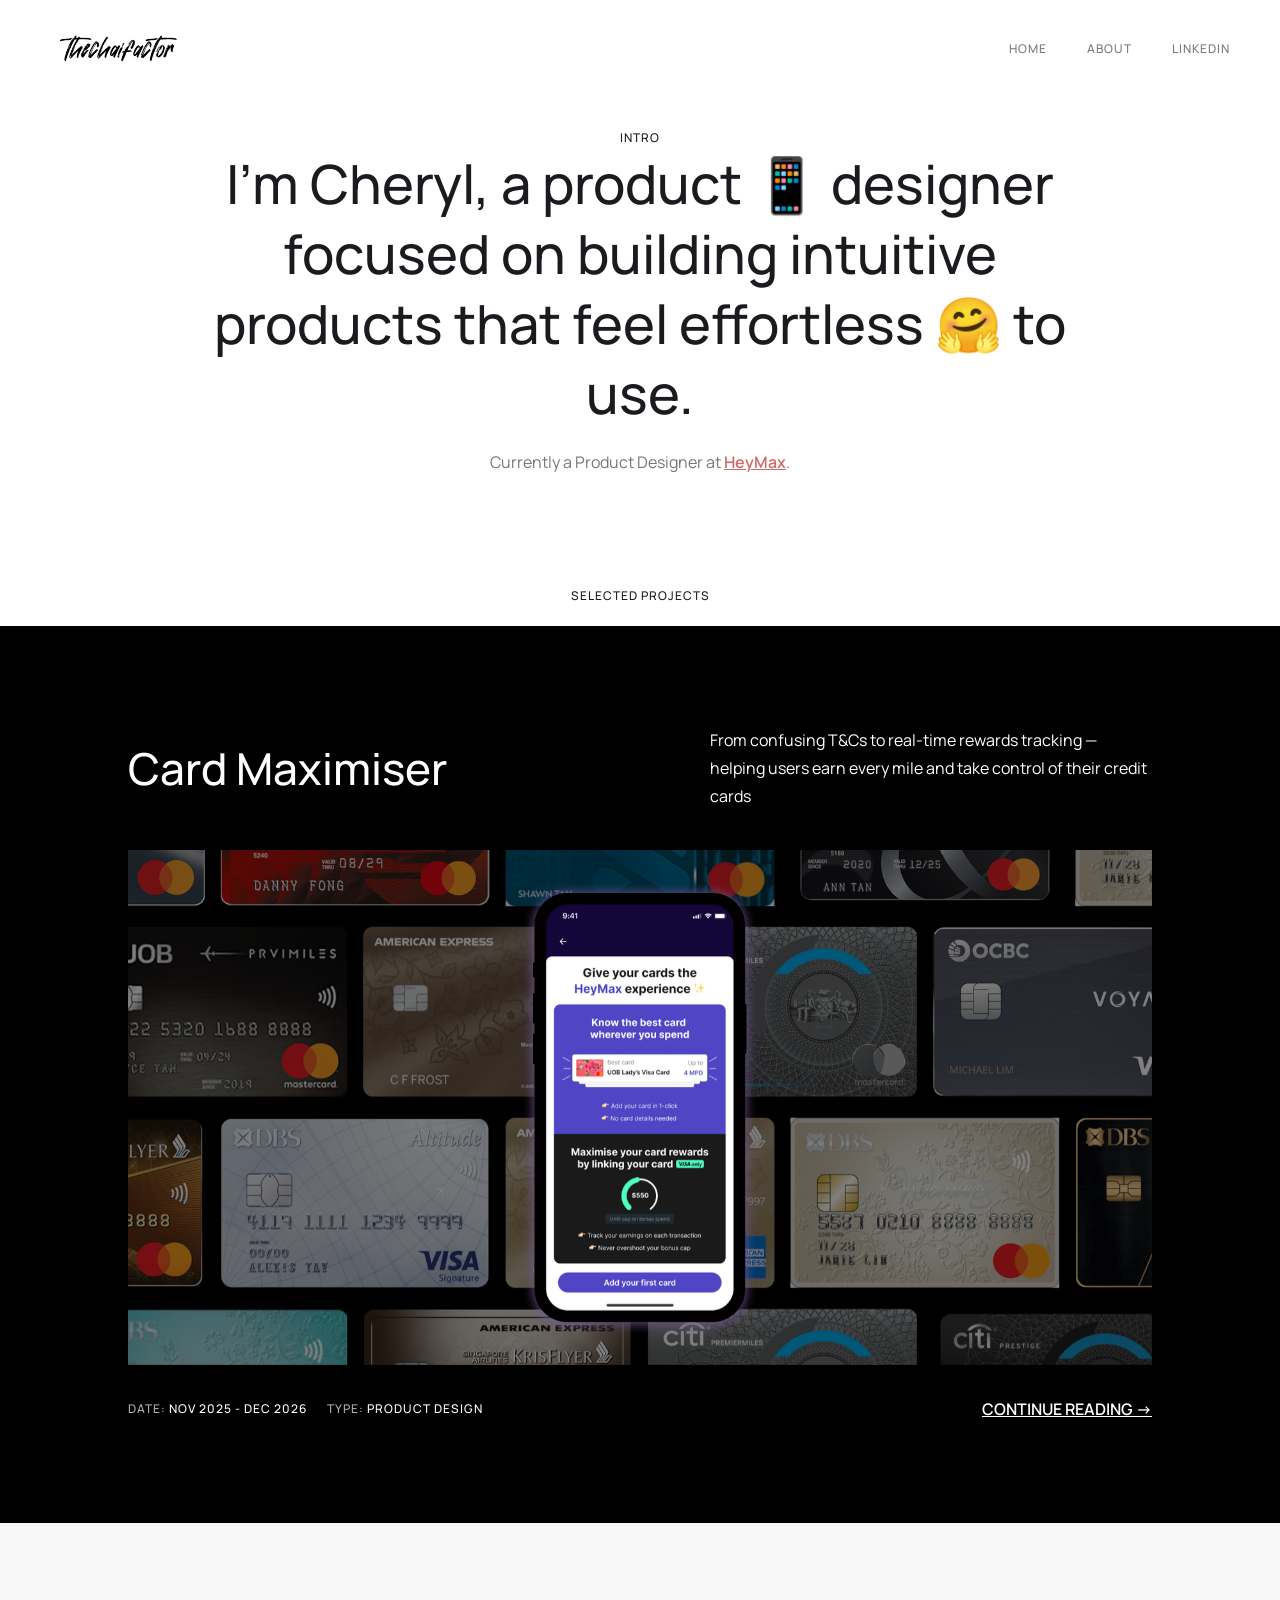
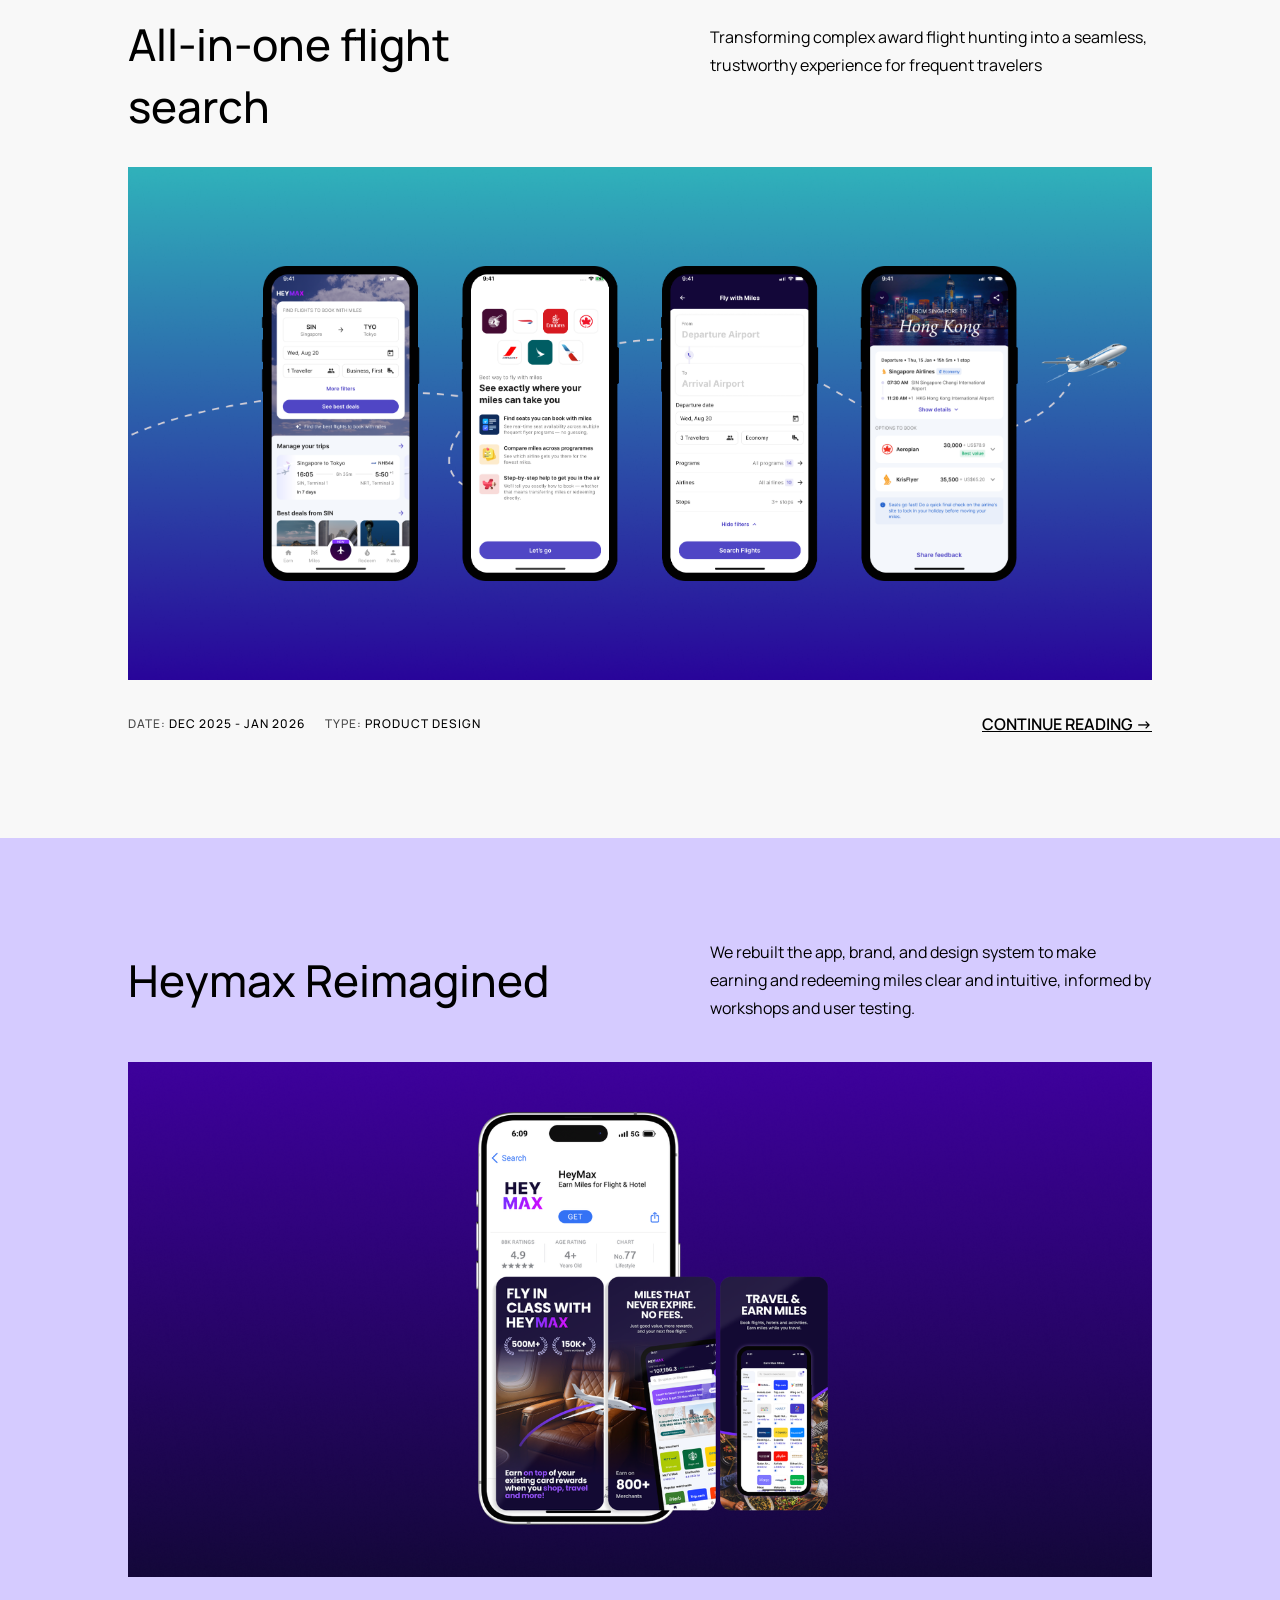
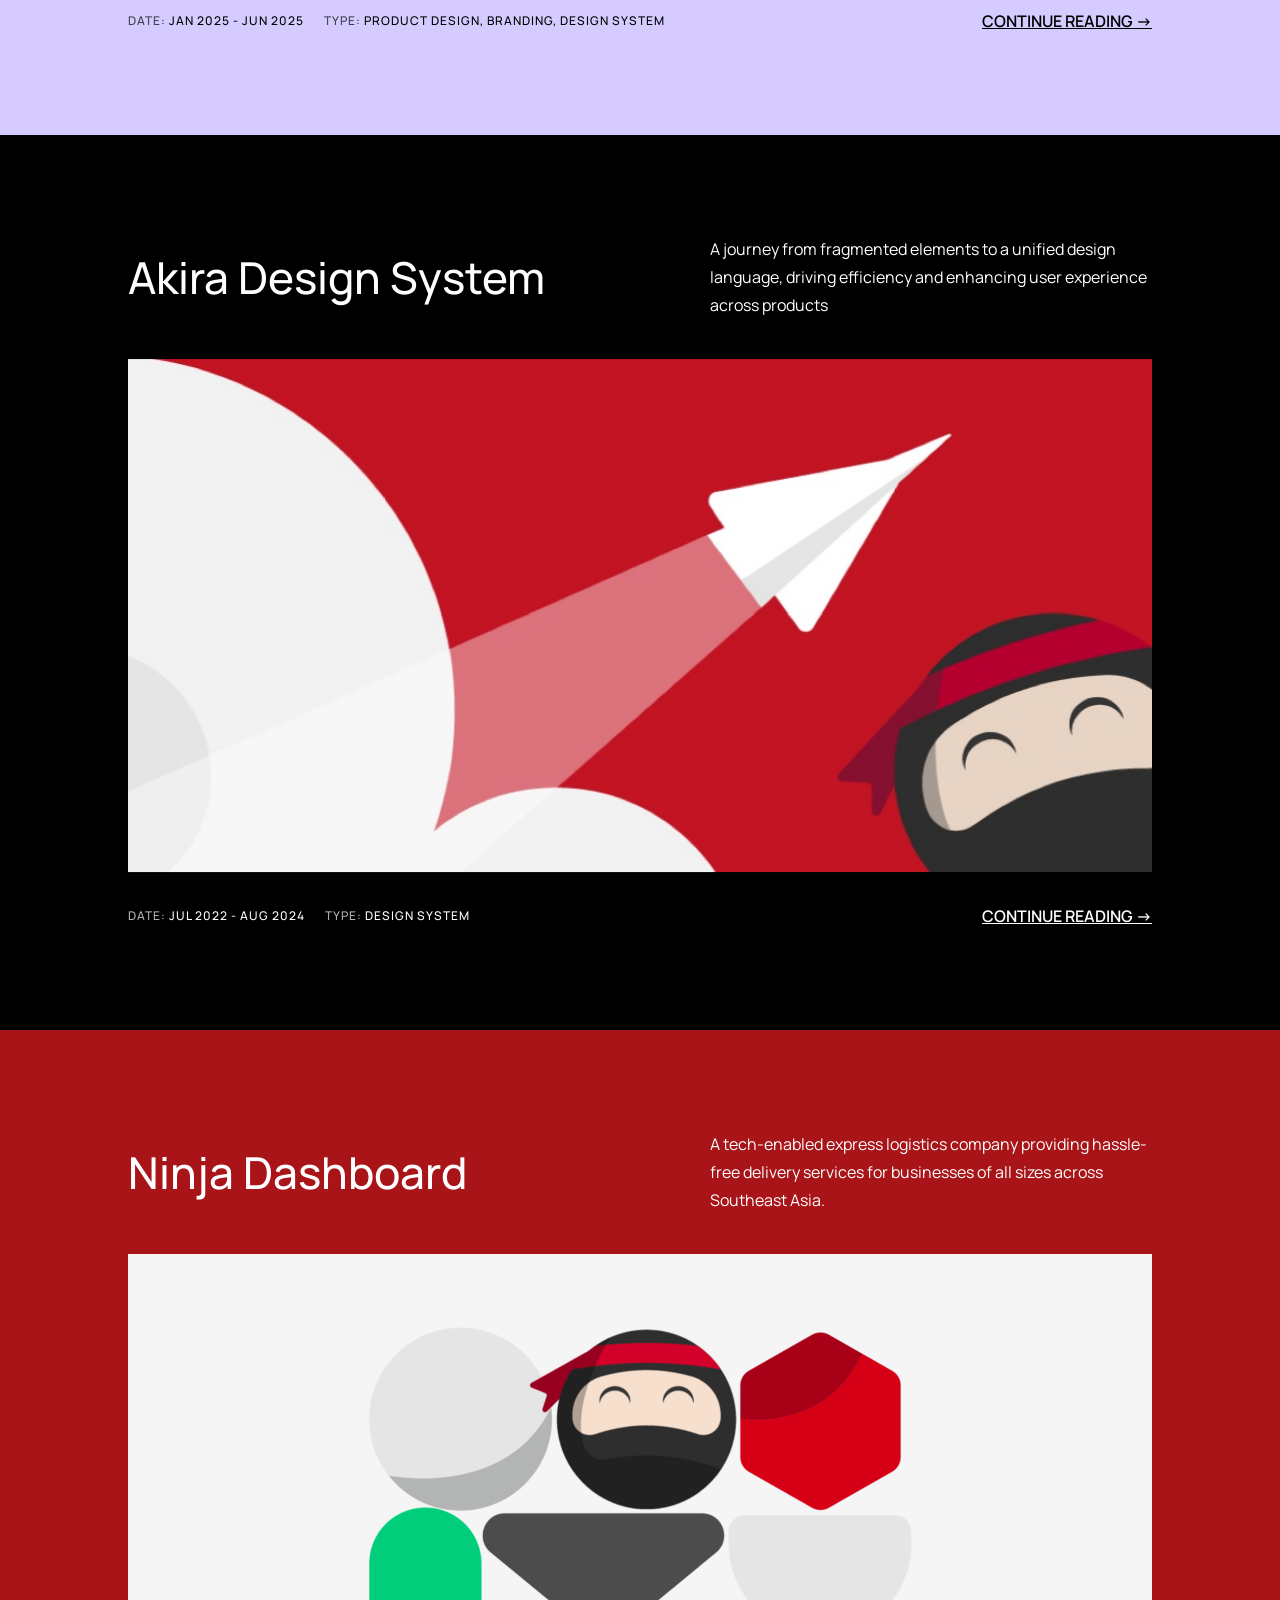
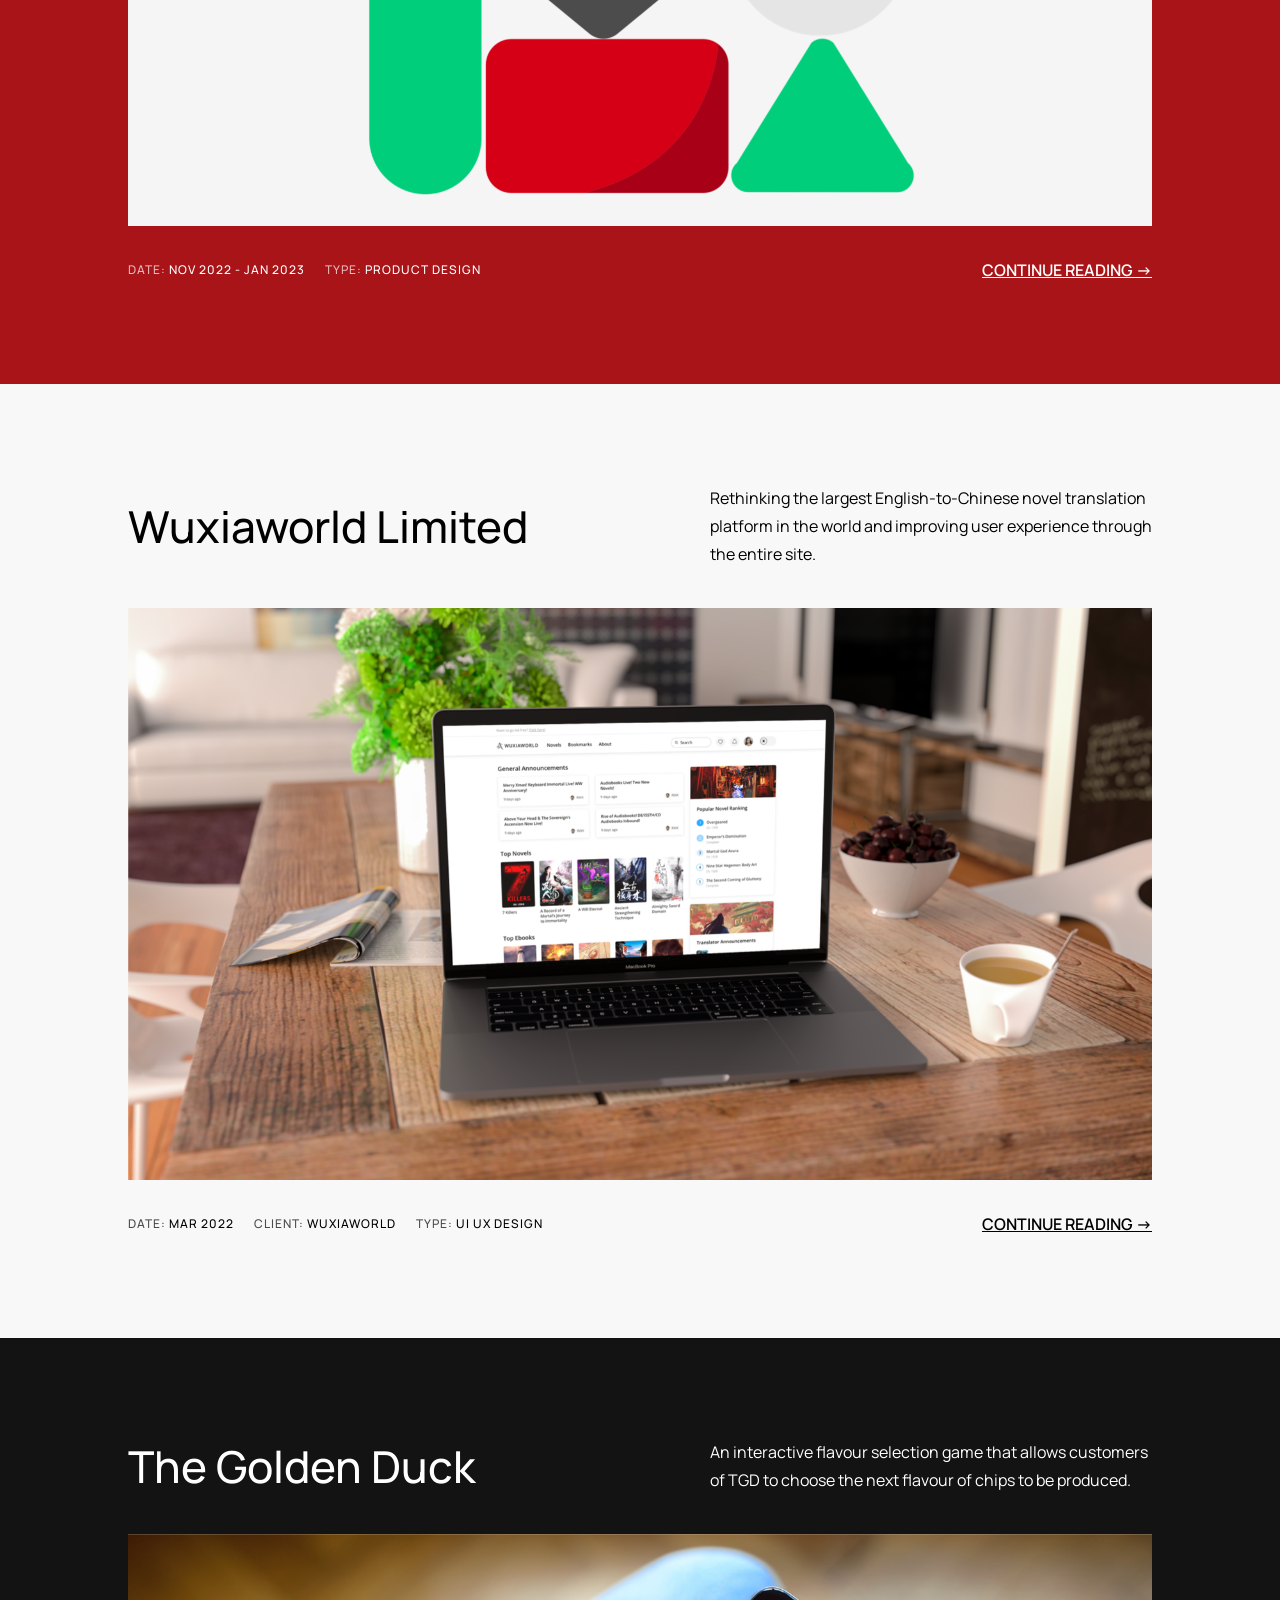
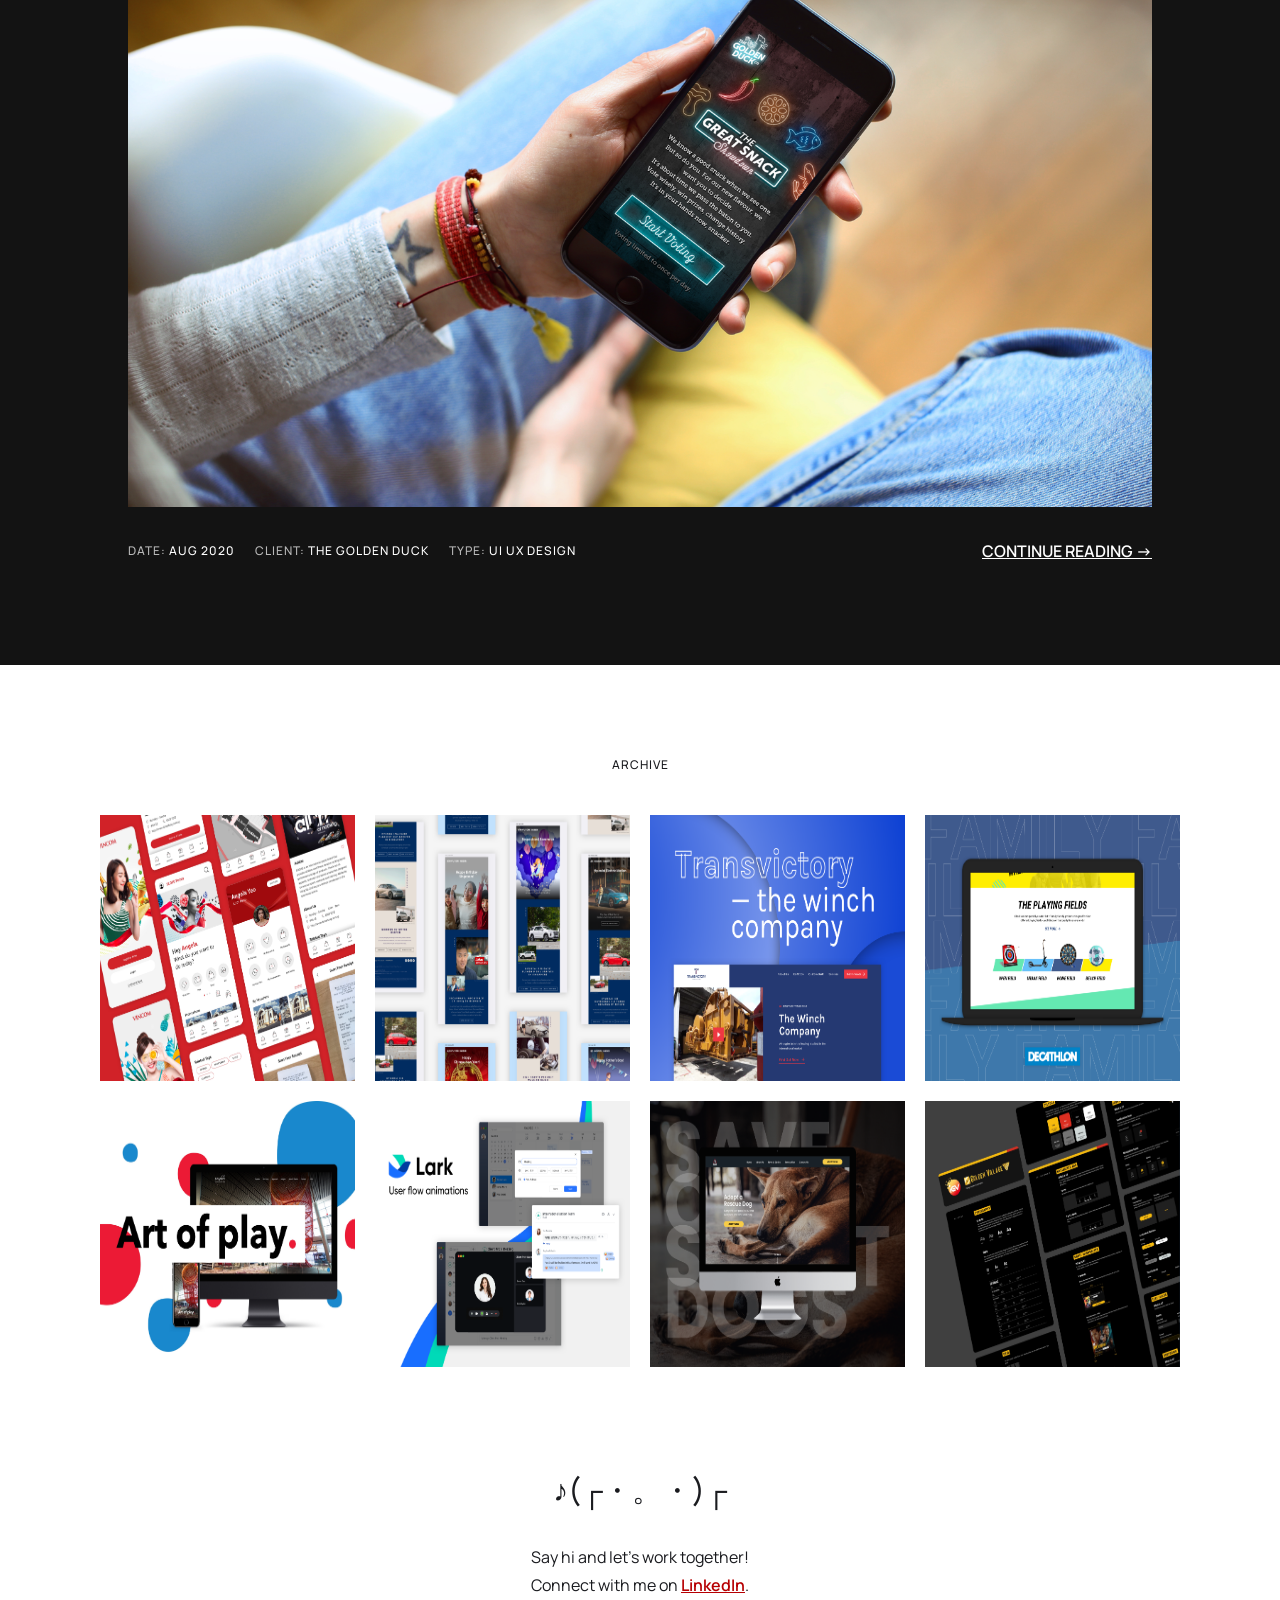
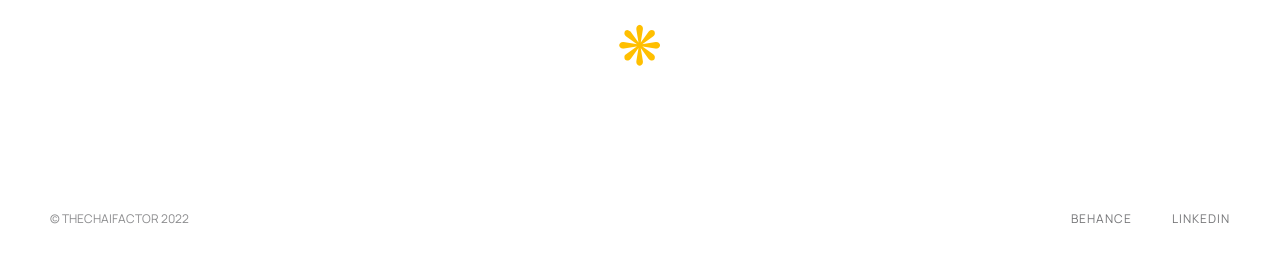
==== commit cc5619ee: "Add favicon and home-screen icon; drop last Webflow asset links Co-Authored-By: Claude Opus 5.5 <nor" ====
--- a/index.html
+++ b/index.html
@@ -1,5 +1,5 @@
 <!DOCTYPE html>
-<html data-wf-page="62615833ab1e103e66920d5b" data-wf-site="62615833ab1e103c7f920d57" lang="en"><head><meta charset="utf-8"/><title>Cheryl Chai.</title><meta content="Cheryl Chai's Portfolio and Selected Works" name="description"/><meta content="Cheryl Chai — Product Designer" property="og:title"/><meta content="Cheryl Chai's Portfolio and Selected Works" property="og:description"/><meta content="https://cdn.prod.website-files.com/62615833ab1e103c7f920d57/6998412c958bbca805dfac8f_opengraph.png" property="og:image"/><meta content="Cheryl Chai — Product Designer" name="twitter:title"/><meta content="Cheryl Chai's Portfolio and Selected Works" name="twitter:description"/><meta content="https://cdn.prod.website-files.com/62615833ab1e103c7f920d57/6998412c958bbca805dfac8f_opengraph.png" name="twitter:image"/><meta content="website" property="og:type"/><meta content="summary_large_image" name="twitter:card"/><meta content="width=device-width, initial-scale=1" name="viewport"/><link href="/assets/css/site.css" rel="stylesheet" type="text/css"/><link href="https://fonts.googleapis.com/" rel="preconnect"/><link crossorigin="anonymous" href="https://fonts.gstatic.com/" rel="preconnect"/><script src="/assets/js/webfont.js" type="text/javascript"></script><script type="text/javascript">WebFont.load({  google: {    families: ["Montserrat:100,100italic,200,200italic,300,300italic,400,400italic,500,500italic,600,600italic,700,700italic,800,800italic,900,900italic","Inter:300,400,500,600,700","Manrope:300,400,500,600,700","Old Standard TT:300,400,500,600,700","Pirata One:300,400,500,600,700"]  }});</script><script type="text/javascript">!function(o,c){var n=c.documentElement,t=" w-mod-";n.className+=t+"js",("ontouchstart"in o||o.DocumentTouch&&c instanceof DocumentTouch)&&(n.className+=t+"touch")}(window,document);</script><link href="https://cdn.prod.website-files.com/62615833ab1e103c7f920d57/6263f3e737a29c3c4a47275d_favicon.png" rel="shortcut icon" type="image/x-icon"/><link href="https://cdn.prod.website-files.com/62615833ab1e103c7f920d57/6263f413e548ae4a84a52bad_web%20save.png" rel="apple-touch-icon"/><meta content="noindex" name="robots"/>
+<html data-wf-page="62615833ab1e103e66920d5b" data-wf-site="62615833ab1e103c7f920d57" lang="en"><head><meta charset="utf-8"/><title>Cheryl Chai.</title><meta content="Cheryl Chai's Portfolio and Selected Works" name="description"/><meta content="Cheryl Chai — Product Designer" property="og:title"/><meta content="Cheryl Chai's Portfolio and Selected Works" property="og:description"/><meta content="https://cdn.prod.website-files.com/62615833ab1e103c7f920d57/6998412c958bbca805dfac8f_opengraph.png" property="og:image"/><meta content="Cheryl Chai — Product Designer" name="twitter:title"/><meta content="Cheryl Chai's Portfolio and Selected Works" name="twitter:description"/><meta content="https://cdn.prod.website-files.com/62615833ab1e103c7f920d57/6998412c958bbca805dfac8f_opengraph.png" name="twitter:image"/><meta content="website" property="og:type"/><meta content="summary_large_image" name="twitter:card"/><meta content="width=device-width, initial-scale=1" name="viewport"/><link href="/assets/css/site.css" rel="stylesheet" type="text/css"/><link href="https://fonts.googleapis.com/" rel="preconnect"/><link crossorigin="anonymous" href="https://fonts.gstatic.com/" rel="preconnect"/><script src="/assets/js/webfont.js" type="text/javascript"></script><script type="text/javascript">WebFont.load({  google: {    families: ["Montserrat:100,100italic,200,200italic,300,300italic,400,400italic,500,500italic,600,600italic,700,700italic,800,800italic,900,900italic","Inter:300,400,500,600,700","Manrope:300,400,500,600,700","Old Standard TT:300,400,500,600,700","Pirata One:300,400,500,600,700"]  }});</script><script type="text/javascript">!function(o,c){var n=c.documentElement,t=" w-mod-";n.className+=t+"js",("ontouchstart"in o||o.DocumentTouch&&c instanceof DocumentTouch)&&(n.className+=t+"touch")}(window,document);</script><link href="/assets/images/favicon.png" rel="shortcut icon" type="image/x-icon"/><link href="/assets/images/webclip.png" rel="apple-touch-icon"/><meta content="noindex" name="robots"/>
 </head><body class="body"><div class="navigation w-nav" data-animation="default" data-collapse="medium" data-doc-height="1" data-duration="400" data-easing="ease" data-easing2="ease" role="banner"><div class="navigation-items"><a aria-current="page" aria-label="home" class="logo-link w-nav-brand w--current" href="/"><img alt="" class="logo-image" sizes="(max-width: 479px) 77vw, 140px" src="/assets/images/626409828124ff7c7c0c41c4_logo-1.png" srcset="/assets/images/626409828124ff7c7c0c41c4_logo-1-p-500.png 500w, /assets/images/626409828124ff7c7c0c41c4_logo-1.png 832w" width="140"/></a><div class="navigation-wrap"><nav class="navigation-items w-nav-menu" role="navigation"><a aria-current="page" class="navigation-item w-nav-link w--current" href="/">Home</a><a class="navigation-item w-nav-link" href="/about/">About</a><a class="navigation-item w-nav-link" href="https://www.linkedin.com/in/cherylchai/" rel="noopener" target="_blank">LinkedIn</a></nav><div aria-controls="w-nav-overlay-0" aria-expanded="false" aria-haspopup="menu" aria-label="menu" class="menu-button w-nav-button" role="button" tabindex="0"><img alt="" class="menu-icon" src="/assets/images/62615833ab1e106f7d920d68_menu-icon.png" width="22"/></div></div></div><div class="w-nav-overlay" data-wf-ignore="" id="w-nav-overlay-0"></div></div><div class="section home"><div class="home-intro-container"><div class="intro-wrap" data-w-id="34f3d0d4-0947-ab41-71bc-490db9f35e93" style="opacity: 1; transform: translate3d(0px, 0px, 0px) scale3d(1, 1, 1) rotateX(0deg) rotateY(0deg) rotateZ(0deg) skew(0deg, 0deg); transform-style: preserve-3d;"><h1 class="label center">Intro</h1><h1 class="heading-jumbo center">I’m Cheryl, a product 📱 designer focused on building intuitive products that feel effortless 🤗 to use.</h1><div class="paragraph-light center">Currently a Product Designer at <a class="link-inline" href="https://heymax.ai/" rel="noopener" target="_blank">HeyMax</a>. </div></div></div></div><div class="section-works" data-w-id="b98e545c-fa8b-3be9-9181-c68bceef34a2" style="opacity: 1; transform: translate3d(0px, 0px, 0px) scale3d(1, 1, 1) rotateX(0deg) rotateY(0deg) rotateZ(0deg) skew(0deg, 0deg); transform-style: preserve-3d;"><div class="work-title" data-w-id="b98e545c-fa8b-3be9-9181-c68bceef34a3" style="opacity: 1; transform: translate3d(0px, 0px, 0px) scale3d(1, 1, 1) rotateX(0deg) rotateY(0deg) rotateZ(0deg) skew(0deg, 0deg); transform-style: preserve-3d;"><h1 class="label center">SElected Projects</h1></div><div class="work-block akira" data-w-id="7293acb2-40f5-915a-34c8-b34ca1689371" style="opacity: 1; transform: translate3d(0px, 0px, 0px) scale3d(1, 1, 1) rotateX(0deg) rotateY(0deg) rotateZ(0deg) skew(0deg, 0deg); transform-style: preserve-3d;"><div class="w-layout-grid work-information-grid"><h1 class="heading-3" id="w-node-_7293acb2-40f5-915a-34c8-b34ca1689373-66920d5b">Card Maximiser</h1><p class="paragraph" id="w-node-_7293acb2-40f5-915a-34c8-b34ca1689375-66920d5b">From confusing T&amp;Cs to real-time rewards tracking — helping users earn every mile and take control of their credit cards</p></div><div class="div-block"><img alt="" class="two-images" loading="lazy" sizes="(max-width: 1790px) 100vw, 1790px" src="/assets/images/69982a63a3c4b44b85421168_heymax.png" srcset="/assets/images/69982a63a3c4b44b85421168_heymax-p-500.png 500w, /assets/images/69982a63a3c4b44b85421168_heymax-p-800.png 800w, /assets/images/69982a63a3c4b44b85421168_heymax-p-1080.png 1080w, /assets/images/69982a63a3c4b44b85421168_heymax-p-1600.png 1600w, /assets/images/69982a63a3c4b44b85421168_heymax.png 1790w"/></div><div class="w-layout-grid work-bottom"><h1 class="label" id="w-node-_7293acb2-40f5-915a-34c8-b34ca168937a-66920d5b"><span class="label light">Date: </span>NOV 2025 - DEC 2026</h1><p class="label" id="w-node-_7293acb2-40f5-915a-34c8-b34ca168937e-66920d5b"><span class="label light">Type:</span> PRODUCT DESIGN</p><p class="work-link" id="w-node-_7293acb2-40f5-915a-34c8-b34ca1689382-66920d5b"><a class="work-link" href="/work/heymax-card-maximiser/">CONTINUE READING →</a></p></div></div><div class="work-block wxw" data-w-id="6a9e33a6-0981-8456-1b64-f2e990000a1d" style="opacity: 1; transform: translate3d(0px, 0px, 0px) scale3d(1, 1, 1) rotateX(0deg) rotateY(0deg) rotateZ(0deg) skew(0deg, 0deg); transform-style: preserve-3d;"><div class="w-layout-grid work-information-grid dark"><h1 class="heading-3" id="w-node-_6a9e33a6-0981-8456-1b64-f2e990000a1f-66920d5b">All-in-one flight search</h1><p class="paragraph" id="w-node-_6a9e33a6-0981-8456-1b64-f2e990000a21-66920d5b">Transforming complex award flight hunting into a seamless, trustworthy experience for frequent travelers</p></div><div class="div-block"><img alt="" class="two-images" loading="lazy" sizes="(max-width: 5790px) 100vw, 5790px" src="/assets/images/6996b35ff253e310adae7395_Flight search.png" srcset="/assets/images/6996b35ff253e310adae7395_Flight search-p-500.png 500w, /assets/images/6996b35ff253e310adae7395_Flight search-p-800.png 800w, /assets/images/6996b35ff253e310adae7395_Flight search-p-1080.png 1080w, /assets/images/6996b35ff253e310adae7395_Flight search-p-1600.png 1600w, /assets/images/6996b35ff253e310adae7395_Flight search-p-2000.png 2000w, /assets/images/6996b35ff253e310adae7395_Flight search.png 5790w"/></div><div class="w-layout-grid work-bottom black"><h1 class="label" id="w-node-_6a9e33a6-0981-8456-1b64-f2e990000a26-66920d5b"><span class="label light dark">Date: </span>dec 2025 - jan 2026</h1><p class="label" id="w-node-_6a9e33a6-0981-8456-1b64-f2e990000a2a-66920d5b"><span class="label light dark">Type:</span> product design</p><p class="work-link" id="w-node-_6a9e33a6-0981-8456-1b64-f2e990000a2e-66920d5b"><a class="work-link dark" href="/work/heymax-flight-search/">CONTINUE READING →</a></p></div></div><div class="work-block heymax" data-w-id="e7a23184-c69f-e849-8afd-af3886f6e5e9" style="opacity: 1; transform: translate3d(0px, 0px, 0px) scale3d(1, 1, 1) rotateX(0deg) rotateY(0deg) rotateZ(0deg) skew(0deg, 0deg); transform-style: preserve-3d;"><div class="w-layout-grid work-information-grid dark"><h1 class="heading-3" id="w-node-e7a23184-c69f-e849-8afd-af3886f6e5eb-66920d5b">Heymax Reimagined</h1><p class="paragraph" id="w-node-e7a23184-c69f-e849-8afd-af3886f6e5ed-66920d5b">We rebuilt the app, brand, and design system to make earning and redeeming miles clear and intuitive, informed by workshops and user testing.</p></div><div class="div-block"><img alt="" class="two-images" loading="lazy" sizes="(max-width: 1790px) 100vw, 1790px" src="/assets/images/69982a787555ca36787c6da3_heymax-redesign.png" srcset="/assets/images/69982a787555ca36787c6da3_heymax-redesign-p-500.png 500w, /assets/images/69982a787555ca36787c6da3_heymax-redesign-p-800.png 800w, /assets/images/69982a787555ca36787c6da3_heymax-redesign-p-1080.png 1080w, /assets/images/69982a787555ca36787c6da3_heymax-redesign-p-1600.png 1600w, /assets/images/69982a787555ca36787c6da3_heymax-redesign.png 1790w"/></div><div class="w-layout-grid work-bottom black"><h1 class="label" id="w-node-e7a23184-c69f-e849-8afd-af3886f6e5f2-66920d5b"><span class="label light dark">Date: </span>jan 2025 - jun 2025</h1><p class="label" id="w-node-e7a23184-c69f-e849-8afd-af3886f6e5fa-66920d5b"><span class="label light dark">Type:</span> PRODUCT Design, BRANDING, DESIGN SYSTEM</p><p class="work-link" id="w-node-e7a23184-c69f-e849-8afd-af3886f6e5fe-66920d5b"><a class="work-link dark" href="/work/heymax-rebranding/">CONTINUE READING →</a></p></div></div><div class="work-block akira" data-w-id="57cec3be-067e-f64a-a3cd-ec70abd89269" style="opacity: 1; transform: translate3d(0px, 0px, 0px) scale3d(1, 1, 1) rotateX(0deg) rotateY(0deg) rotateZ(0deg) skew(0deg, 0deg); transform-style: preserve-3d;"><div class="w-layout-grid work-information-grid"><h1 class="heading-3" id="w-node-_57cec3be-067e-f64a-a3cd-ec70abd8926b-66920d5b">Akira Design System</h1><p class="paragraph" id="w-node-_57cec3be-067e-f64a-a3cd-ec70abd8926d-66920d5b">A journey from fragmented elements to a unified design language, driving efficiency and enhancing user experience across products</p></div><div class="div-block"><img alt="" class="two-images" loading="lazy" sizes="(max-width: 1017px) 100vw, 1017px" src="/assets/images/65f31f1b7918ea2ae6edee6e_Community.jpg" srcset="/assets/images/65f31f1b7918ea2ae6edee6e_Community-p-500.jpg 500w, /assets/images/65f31f1b7918ea2ae6edee6e_Community-p-800.jpg 800w, /assets/images/65f31f1b7918ea2ae6edee6e_Community.jpg 1017w"/></div><div class="w-layout-grid work-bottom"><h1 class="label" id="w-node-_57cec3be-067e-f64a-a3cd-ec70abd89272-66920d5b"><span class="label light">Date: </span>JUL 2022 - AUG 2024</h1><p class="label" id="w-node-_57cec3be-067e-f64a-a3cd-ec70abd89276-66920d5b"><span class="label light">Type:</span> DESIGN SYSTEM</p><p class="work-link" id="w-node-_57cec3be-067e-f64a-a3cd-ec70abd8927a-66920d5b"><a class="work-link" href="/work/akira-design-system/">CONTINUE READING →</a></p></div></div><div class="work-block ninja" data-w-id="2db96c67-e658-2c3f-6b6c-35f0ab5ae152" style="opacity: 1; transform: translate3d(0px, 0px, 0px) scale3d(1, 1, 1) rotateX(0deg) rotateY(0deg) rotateZ(0deg) skew(0deg, 0deg); transform-style: preserve-3d;"><div class="w-layout-grid work-information-grid"><h1 class="heading-3" id="w-node-_2db96c67-e658-2c3f-6b6c-35f0ab5ae154-66920d5b">Ninja Dashboard</h1><p class="paragraph" id="w-node-_2db96c67-e658-2c3f-6b6c-35f0ab5ae156-66920d5b">A tech-enabled express logistics company providing hassle-free delivery services for businesses of all sizes across Southeast Asia.</p></div><div class="div-block"><img alt="" class="two-images" loading="lazy" sizes="(max-width: 1790px) 100vw, 1790px" src="/assets/images/6555d3b1d2dde0f1816d6456_ninja mock.png" srcset="/assets/images/6555d3b1d2dde0f1816d6456_ninja mock-p-500.png 500w, /assets/images/6555d3b1d2dde0f1816d6456_ninja mock-p-800.png 800w, /assets/images/6555d3b1d2dde0f1816d6456_ninja mock-p-1080.png 1080w, /assets/images/6555d3b1d2dde0f1816d6456_ninja mock-p-1600.png 1600w, /assets/images/6555d3b1d2dde0f1816d6456_ninja mock.png 1790w"/></div><div class="w-layout-grid work-bottom"><h1 class="label" id="w-node-_2db96c67-e658-2c3f-6b6c-35f0ab5ae15b-66920d5b"><span class="label light">Date: </span>nov 2022 - jan 2023</h1><p class="label" id="w-node-_2db96c67-e658-2c3f-6b6c-35f0ab5ae15f-66920d5b"><span class="label light">Type:</span> PRODUCT Design</p><p class="work-link" id="w-node-_2db96c67-e658-2c3f-6b6c-35f0ab5ae163-66920d5b"><a class="work-link" href="/work/improving-reports-on-dash/">CONTINUE READING →</a></p></div></div><div class="work-block wxw"><div class="w-layout-grid work-information-grid dark"><h1 class="heading-3" id="w-node-ac81e305-e8de-123d-05ae-56e5a370708d-66920d5b">Wuxiaworld Limited</h1><p class="paragraph" id="w-node-ac81e305-e8de-123d-05ae-56e5a370708f-66920d5b">Rethinking the largest English-to-Chinese novel translation platform in the world and improving user experience through the entire site.</p></div><div class="div-block"><img alt="Wuxiaworld Site on Computer" class="two-images" loading="lazy" sizes="(max-width: 1790px) 100vw, 1790px" src="/assets/images/6263a133111fd43843d841fe_mock-final.png" srcset="/assets/images/6263a133111fd43843d841fe_mock-final-p-500.png 500w, /assets/images/6263a133111fd43843d841fe_mock-final-p-800.png 800w, /assets/images/6263a133111fd43843d841fe_mock-final-p-1080.png 1080w, /assets/images/6263a133111fd43843d841fe_mock-final-p-1600.png 1600w, /assets/images/6263a133111fd43843d841fe_mock-final.png 1790w"/></div><div class="w-layout-grid work-bottom black"><h1 class="label" id="w-node-_1ff366f1-b6a0-e518-feef-8c7718268d94-66920d5b"><span class="label light dark">Date: </span>Mar 2022</h1><p class="label" id="w-node-_1ff366f1-b6a0-e518-feef-8c7718268d98-66920d5b"><span class="label light dark">Client:</span> Wuxiaworld</p><p class="label" id="w-node-_1ff366f1-b6a0-e518-feef-8c7718268d9c-66920d5b"><span class="label light dark">Type:</span> UI UX Design</p><p class="work-link" id="w-node-_1ff366f1-b6a0-e518-feef-8c7718268da0-66920d5b"><a class="work-link dark" href="/work/wuxiaworld/">CONTINUE READING →</a></p></div></div><div class="work-block tdg"><div class="w-layout-grid work-information-grid"><h1 class="heading-3" id="w-node-_0f922a26-02d8-5558-a7e5-760d539454b5-66920d5b">The Golden Duck</h1><p class="paragraph" id="w-node-_0f922a26-02d8-5558-a7e5-760d539454b7-66920d5b">An interactive flavour selection game that allows customers of TGD to choose the next flavour of chips to be produced.</p></div><div class="div-block"><img alt="" class="two-images" loading="lazy" sizes="(max-width: 1790px) 100vw, 1790px" src="/assets/images/6264041f95d7bef3106e632a_OVER.png" srcset="/assets/images/6264041f95d7bef3106e632a_OVER-p-500.png 500w, /assets/images/6264041f95d7bef3106e632a_OVER-p-800.png 800w, /assets/images/6264041f95d7bef3106e632a_OVER-p-1080.png 1080w, /assets/images/6264041f95d7bef3106e632a_OVER-p-1600.png 1600w, /assets/images/6264041f95d7bef3106e632a_OVER.png 1790w"/></div><div class="w-layout-grid work-bottom"><h1 class="label" id="w-node-_0f922a26-02d8-5558-a7e5-760d539454bc-66920d5b"><span class="label light">Date: </span>Aug 2020</h1><p class="label" id="w-node-_0f922a26-02d8-5558-a7e5-760d539454c0-66920d5b"><span class="label light">Client:</span> The Golden Duck</p><p class="label" id="w-node-_0f922a26-02d8-5558-a7e5-760d539454c4-66920d5b"><span class="label light">Type:</span> UI UX Design</p><p class="work-link" id="w-node-_0f922a26-02d8-5558-a7e5-760d539454c8-66920d5b"><a class="work-link" href="/work/the-golden-duck/">CONTINUE READING →</a></p></div></div></div><div class="section behance" data-w-id="11f3de87-ac8c-5bc6-396c-471ec6b5eee9" style="opacity: 0;"><div class="behance-container"><h1 class="label center">ARCHIVE</h1><div class="w-layout-grid social-media-grid"><a class="w-inline-block" href="https://www.behance.net/gallery/138280749/Vincom-app" id="w-node-_8cebd654-38a0-2260-8bae-aec4d08289a4-66920d5b" rel="noopener" target="_blank"><img alt="VINCOM App Design
 " class="image-beh" loading="lazy" sizes="(max-width: 1434px) 100vw, 1434px" src="/assets/images/6263e25b10e128c65da48339_vincom.png" srcset="/assets/images/6263e25b10e128c65da48339_vincom-p-500.png 500w, /assets/images/6263e25b10e128c65da48339_vincom-p-800.png 800w, /assets/images/6263e25b10e128c65da48339_vincom-p-1080.png 1080w, /assets/images/6263e25b10e128c65da48339_vincom.png 1434w"/></a><a class="w-inline-block" href="https://www.behance.net/gallery/138143161/Hyundai-Monthly-Newsletter" id="w-node-_759f9b46-dfeb-d3b9-6eeb-36161d953e6b-66920d5b" rel="noopener" target="_blank"><img alt="Hyundai EDM Design" class="image-beh" loading="lazy" sizes="(max-width: 1434px) 100vw, 1434px" src="/assets/images/6263e1db23160f1d45a31eae_v copy-white.png" srcset="/assets/images/6263e1db23160f1d45a31eae_v copy-white-p-500.png 500w, /assets/images/6263e1db23160f1d45a31eae_v copy-white-p-800.png 800w, /assets/images/6263e1db23160f1d45a31eae_v copy-white-p-1080.png 1080w, /assets/images/6263e1db23160f1d45a31eae_v copy-white.png 1434w"/></a><a class="w-inline-block" href="https://www.behance.net/gallery/138134415/Transvictory-The-winch-company-UI-UX-Design" id="w-node-cefd667c-f52c-af70-0483-be845a9864df-66920d5b" rel="noopener" target="_blank"><img alt="Transvictory Website UI UX Design
 " class="image-beh" loading="lazy" sizes="(max-width: 1434px) 100vw, 1434px" src="/assets/images/6263e240111fd4c8d0d98e5e_v copy 4.png" srcset="/assets/images/6263e240111fd4c8d0d98e5e_v copy 4-p-500.png 500w, /assets/images/6263e240111fd4c8d0d98e5e_v copy 4-p-800.png 800w, /assets/images/6263e240111fd4c8d0d98e5e_v copy 4-p-1080.png 1080w, /assets/images/6263e240111fd4c8d0d98e5e_v copy 4.png 1434w" width="Auto"/></a><a class="w-inline-block" href="https://www.behance.net/gallery/138635083/Decathlon-Family-Campaign-Site-UI-UX-Design" id="w-node-d4309336-1f3e-1d3d-c080-1f6fa82565ee-66920d5b" rel="noopener" target="_blank"><img alt="Decathlon Play UI UX Design
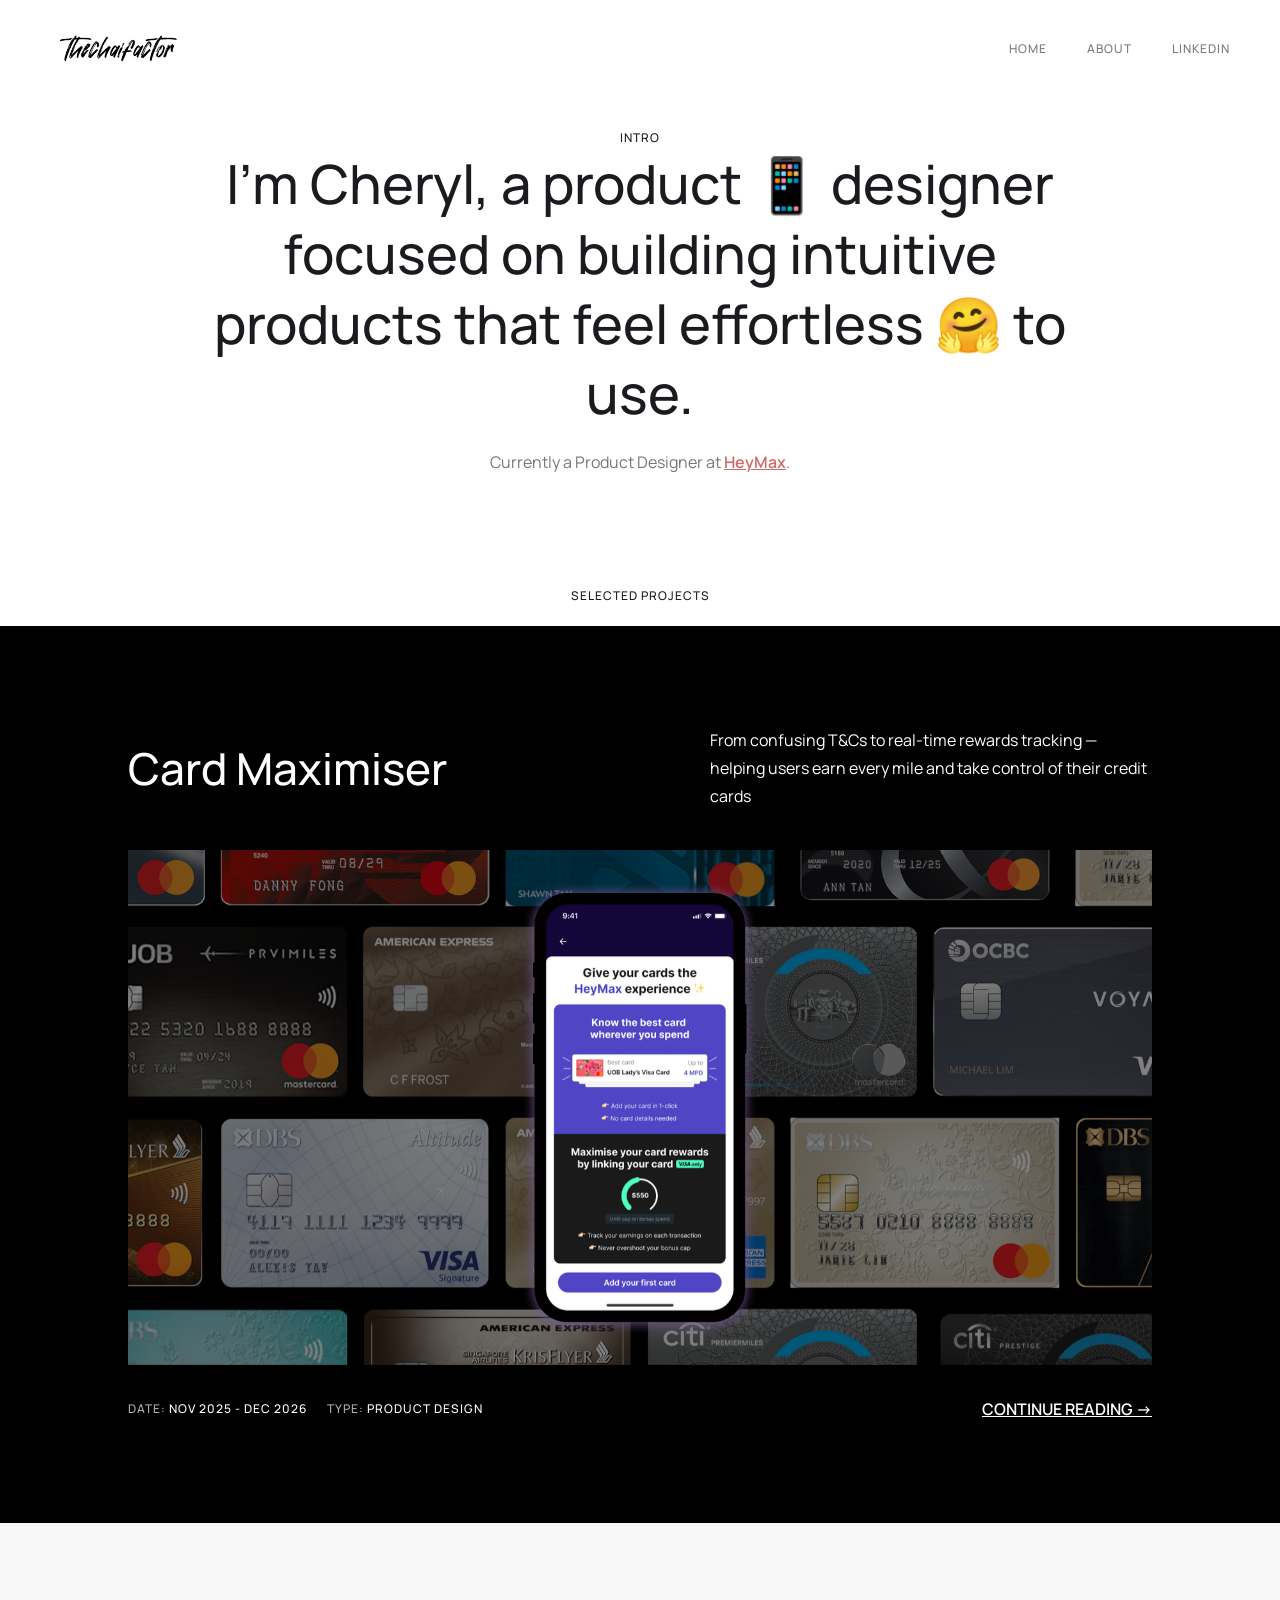
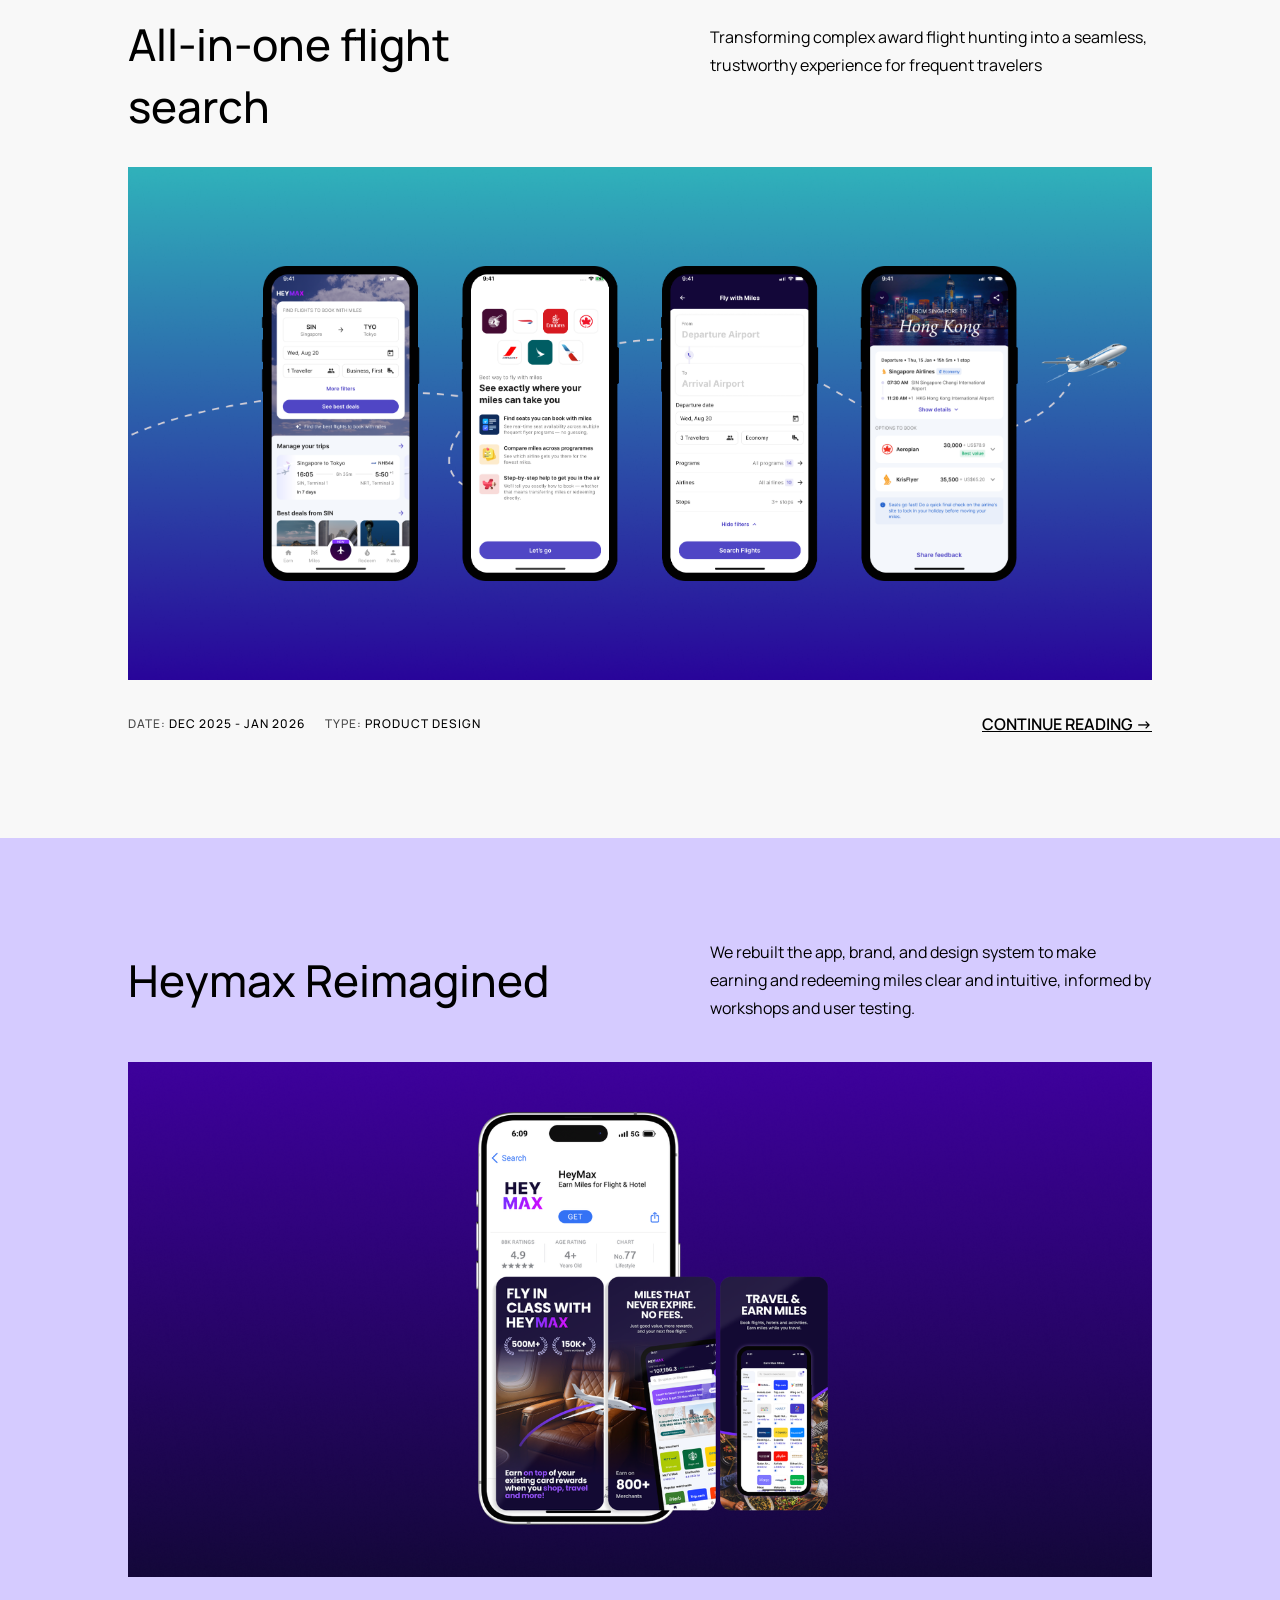
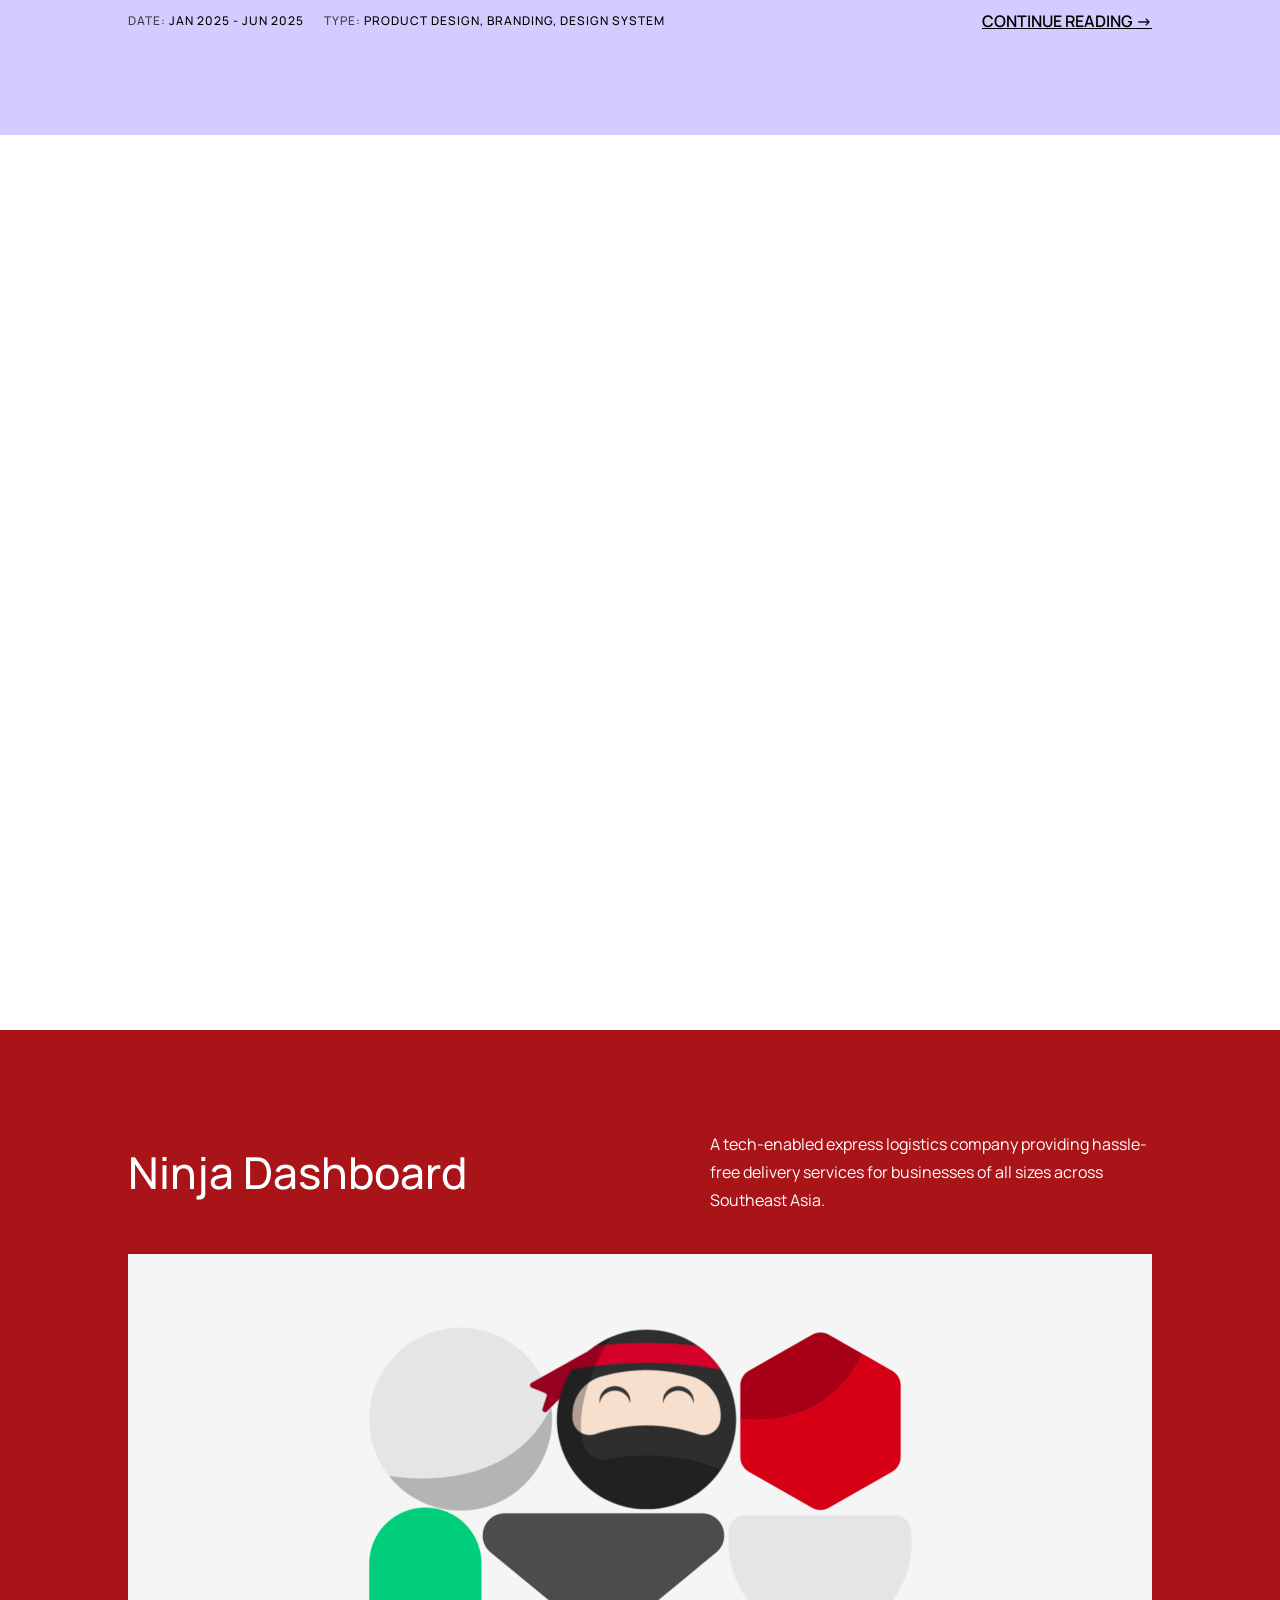
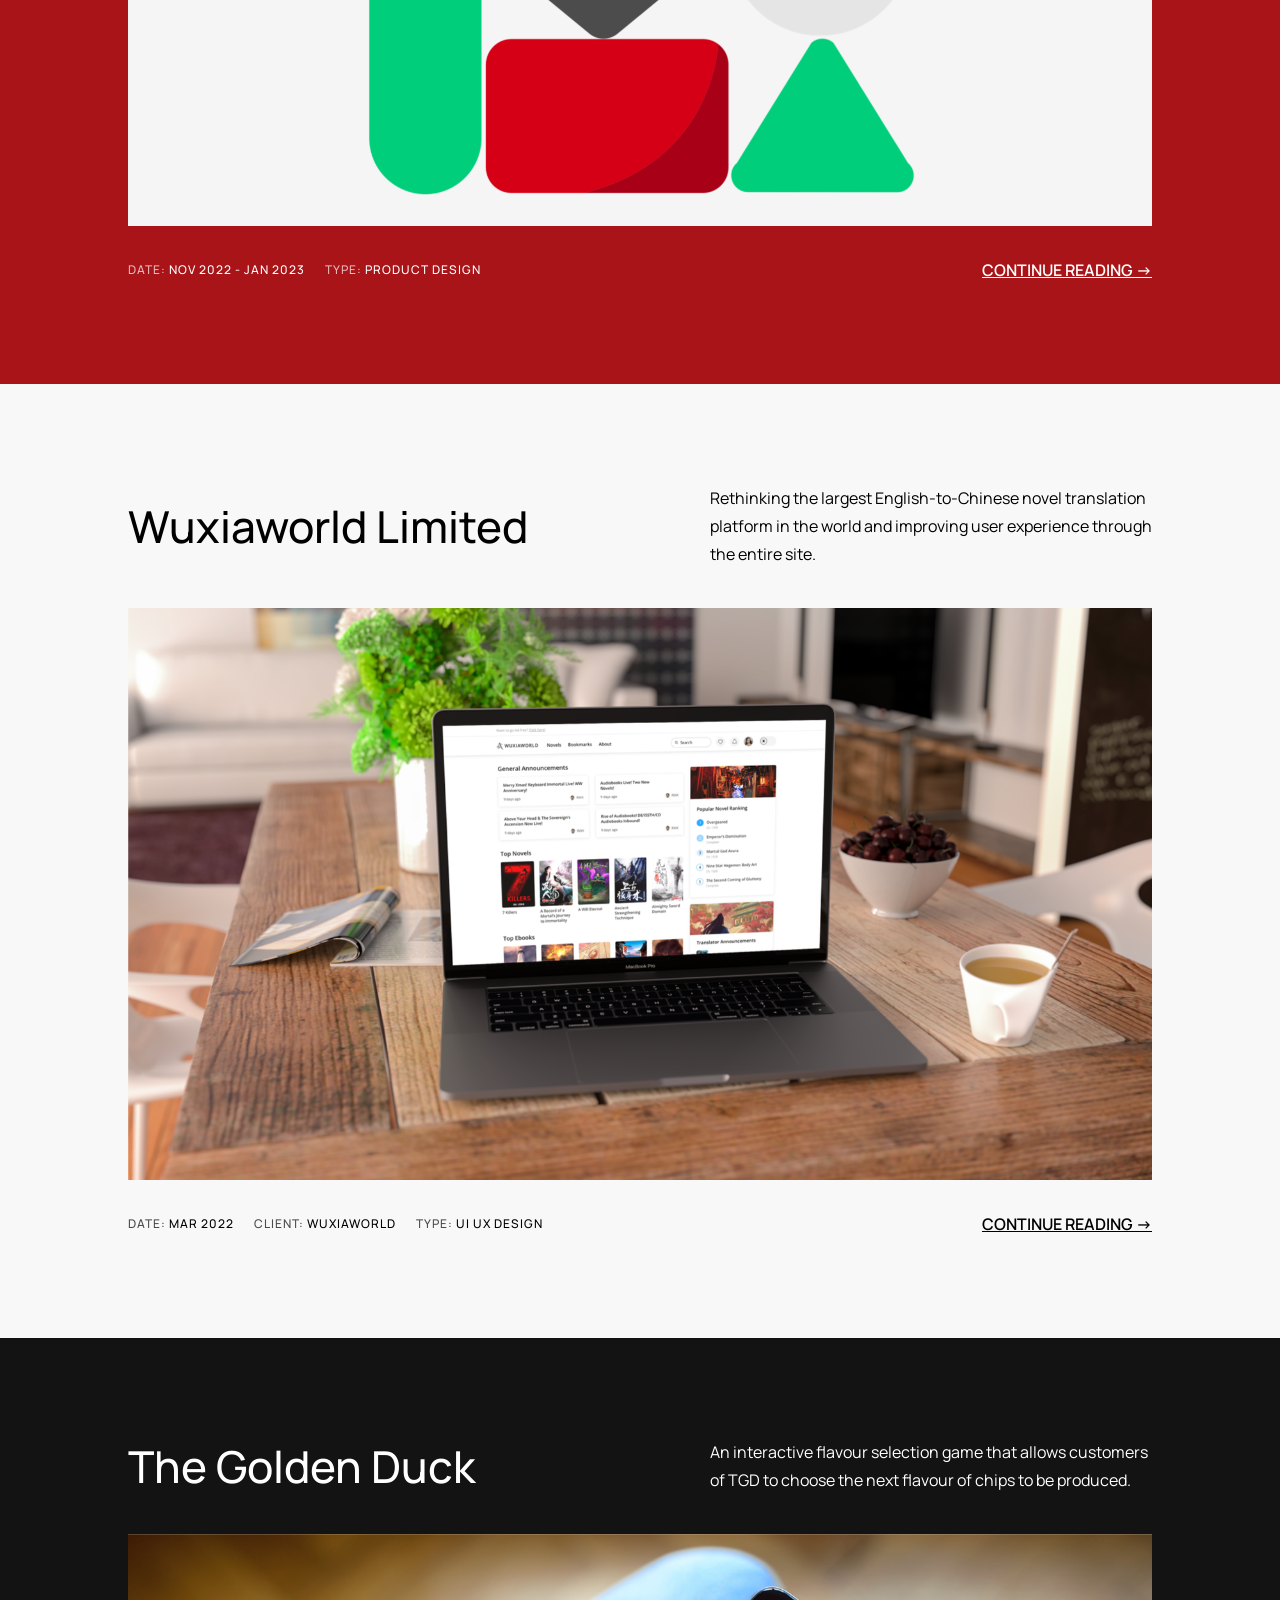
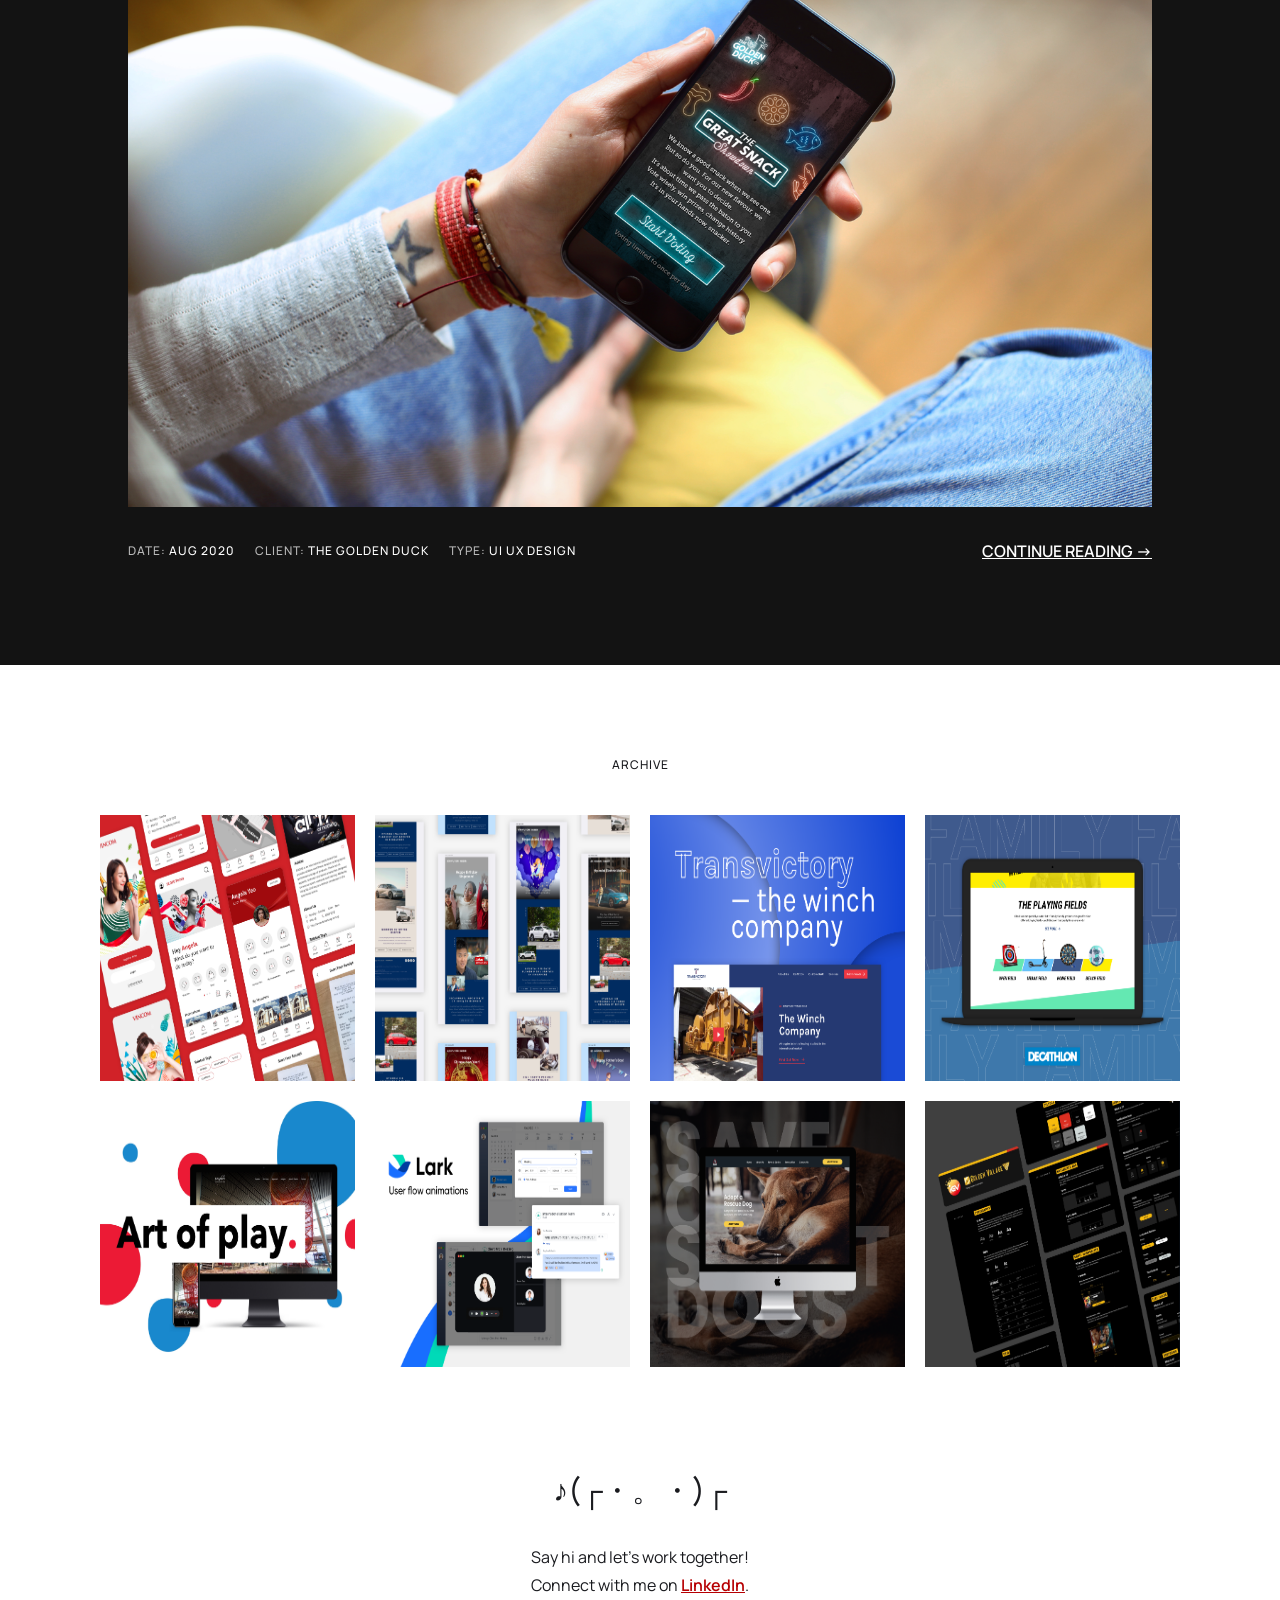
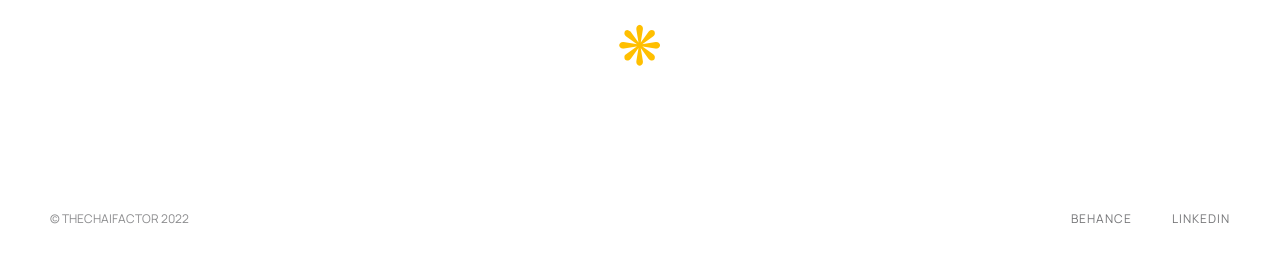
==== commit 77d9ad31: "Host the link-preview image locally Co-Authored-By: Claude Opus 5.5 <noreply@anthropic.com> Claude-S" ====
--- a/index.html
+++ b/index.html
@@ -1,5 +1,5 @@
 <!DOCTYPE html>
-<html data-wf-page="62615833ab1e103e66920d5b" data-wf-site="62615833ab1e103c7f920d57" lang="en"><head><meta charset="utf-8"/><title>Cheryl Chai.</title><meta content="Cheryl Chai's Portfolio and Selected Works" name="description"/><meta content="Cheryl Chai — Product Designer" property="og:title"/><meta content="Cheryl Chai's Portfolio and Selected Works" property="og:description"/><meta content="https://cdn.prod.website-files.com/62615833ab1e103c7f920d57/6998412c958bbca805dfac8f_opengraph.png" property="og:image"/><meta content="Cheryl Chai — Product Designer" name="twitter:title"/><meta content="Cheryl Chai's Portfolio and Selected Works" name="twitter:description"/><meta content="https://cdn.prod.website-files.com/62615833ab1e103c7f920d57/6998412c958bbca805dfac8f_opengraph.png" name="twitter:image"/><meta content="website" property="og:type"/><meta content="summary_large_image" name="twitter:card"/><meta content="width=device-width, initial-scale=1" name="viewport"/><link href="/assets/css/site.css" rel="stylesheet" type="text/css"/><link href="https://fonts.googleapis.com/" rel="preconnect"/><link crossorigin="anonymous" href="https://fonts.gstatic.com/" rel="preconnect"/><script src="/assets/js/webfont.js" type="text/javascript"></script><script type="text/javascript">WebFont.load({  google: {    families: ["Montserrat:100,100italic,200,200italic,300,300italic,400,400italic,500,500italic,600,600italic,700,700italic,800,800italic,900,900italic","Inter:300,400,500,600,700","Manrope:300,400,500,600,700","Old Standard TT:300,400,500,600,700","Pirata One:300,400,500,600,700"]  }});</script><script type="text/javascript">!function(o,c){var n=c.documentElement,t=" w-mod-";n.className+=t+"js",("ontouchstart"in o||o.DocumentTouch&&c instanceof DocumentTouch)&&(n.className+=t+"touch")}(window,document);</script><link href="/assets/images/favicon.png" rel="shortcut icon" type="image/x-icon"/><link href="/assets/images/webclip.png" rel="apple-touch-icon"/><meta content="noindex" name="robots"/>
+<html data-wf-page="62615833ab1e103e66920d5b" data-wf-site="62615833ab1e103c7f920d57" lang="en"><head><meta charset="utf-8"/><title>Cheryl Chai.</title><meta content="Cheryl Chai's Portfolio and Selected Works" name="description"/><meta content="Cheryl Chai — Product Designer" property="og:title"/><meta content="Cheryl Chai's Portfolio and Selected Works" property="og:description"/><meta content="https://www.thechaifactor.com/assets/images/opengraph.jpg" property="og:image"/><meta content="Cheryl Chai — Product Designer" name="twitter:title"/><meta content="Cheryl Chai's Portfolio and Selected Works" name="twitter:description"/><meta content="https://www.thechaifactor.com/assets/images/opengraph.jpg" name="twitter:image"/><meta content="website" property="og:type"/><meta content="summary_large_image" name="twitter:card"/><meta content="width=device-width, initial-scale=1" name="viewport"/><link href="/assets/css/site.css" rel="stylesheet" type="text/css"/><link href="https://fonts.googleapis.com/" rel="preconnect"/><link crossorigin="anonymous" href="https://fonts.gstatic.com/" rel="preconnect"/><script src="/assets/js/webfont.js" type="text/javascript"></script><script type="text/javascript">WebFont.load({  google: {    families: ["Montserrat:100,100italic,200,200italic,300,300italic,400,400italic,500,500italic,600,600italic,700,700italic,800,800italic,900,900italic","Inter:300,400,500,600,700","Manrope:300,400,500,600,700","Old Standard TT:300,400,500,600,700","Pirata One:300,400,500,600,700"]  }});</script><script type="text/javascript">!function(o,c){var n=c.documentElement,t=" w-mod-";n.className+=t+"js",("ontouchstart"in o||o.DocumentTouch&&c instanceof DocumentTouch)&&(n.className+=t+"touch")}(window,document);</script><link href="/assets/images/favicon.png" rel="shortcut icon" type="image/x-icon"/><link href="/assets/images/webclip.png" rel="apple-touch-icon"/><meta content="noindex" name="robots"/>
 </head><body class="body"><div class="navigation w-nav" data-animation="default" data-collapse="medium" data-doc-height="1" data-duration="400" data-easing="ease" data-easing2="ease" role="banner"><div class="navigation-items"><a aria-current="page" aria-label="home" class="logo-link w-nav-brand w--current" href="/"><img alt="" class="logo-image" sizes="(max-width: 479px) 77vw, 140px" src="/assets/images/626409828124ff7c7c0c41c4_logo-1.png" srcset="/assets/images/626409828124ff7c7c0c41c4_logo-1-p-500.png 500w, /assets/images/626409828124ff7c7c0c41c4_logo-1.png 832w" width="140"/></a><div class="navigation-wrap"><nav class="navigation-items w-nav-menu" role="navigation"><a aria-current="page" class="navigation-item w-nav-link w--current" href="/">Home</a><a class="navigation-item w-nav-link" href="/about/">About</a><a class="navigation-item w-nav-link" href="https://www.linkedin.com/in/cherylchai/" rel="noopener" target="_blank">LinkedIn</a></nav><div aria-controls="w-nav-overlay-0" aria-expanded="false" aria-haspopup="menu" aria-label="menu" class="menu-button w-nav-button" role="button" tabindex="0"><img alt="" class="menu-icon" src="/assets/images/62615833ab1e106f7d920d68_menu-icon.png" width="22"/></div></div></div><div class="w-nav-overlay" data-wf-ignore="" id="w-nav-overlay-0"></div></div><div class="section home"><div class="home-intro-container"><div class="intro-wrap" data-w-id="34f3d0d4-0947-ab41-71bc-490db9f35e93" style="opacity: 1; transform: translate3d(0px, 0px, 0px) scale3d(1, 1, 1) rotateX(0deg) rotateY(0deg) rotateZ(0deg) skew(0deg, 0deg); transform-style: preserve-3d;"><h1 class="label center">Intro</h1><h1 class="heading-jumbo center">I’m Cheryl, a product 📱 designer focused on building intuitive products that feel effortless 🤗 to use.</h1><div class="paragraph-light center">Currently a Product Designer at <a class="link-inline" href="https://heymax.ai/" rel="noopener" target="_blank">HeyMax</a>. </div></div></div></div><div class="section-works" data-w-id="b98e545c-fa8b-3be9-9181-c68bceef34a2" style="opacity: 1; transform: translate3d(0px, 0px, 0px) scale3d(1, 1, 1) rotateX(0deg) rotateY(0deg) rotateZ(0deg) skew(0deg, 0deg); transform-style: preserve-3d;"><div class="work-title" data-w-id="b98e545c-fa8b-3be9-9181-c68bceef34a3" style="opacity: 1; transform: translate3d(0px, 0px, 0px) scale3d(1, 1, 1) rotateX(0deg) rotateY(0deg) rotateZ(0deg) skew(0deg, 0deg); transform-style: preserve-3d;"><h1 class="label center">SElected Projects</h1></div><div class="work-block akira" data-w-id="7293acb2-40f5-915a-34c8-b34ca1689371" style="opacity: 1; transform: translate3d(0px, 0px, 0px) scale3d(1, 1, 1) rotateX(0deg) rotateY(0deg) rotateZ(0deg) skew(0deg, 0deg); transform-style: preserve-3d;"><div class="w-layout-grid work-information-grid"><h1 class="heading-3" id="w-node-_7293acb2-40f5-915a-34c8-b34ca1689373-66920d5b">Card Maximiser</h1><p class="paragraph" id="w-node-_7293acb2-40f5-915a-34c8-b34ca1689375-66920d5b">From confusing T&amp;Cs to real-time rewards tracking — helping users earn every mile and take control of their credit cards</p></div><div class="div-block"><img alt="" class="two-images" loading="lazy" sizes="(max-width: 1790px) 100vw, 1790px" src="/assets/images/69982a63a3c4b44b85421168_heymax.png" srcset="/assets/images/69982a63a3c4b44b85421168_heymax-p-500.png 500w, /assets/images/69982a63a3c4b44b85421168_heymax-p-800.png 800w, /assets/images/69982a63a3c4b44b85421168_heymax-p-1080.png 1080w, /assets/images/69982a63a3c4b44b85421168_heymax-p-1600.png 1600w, /assets/images/69982a63a3c4b44b85421168_heymax.png 1790w"/></div><div class="w-layout-grid work-bottom"><h1 class="label" id="w-node-_7293acb2-40f5-915a-34c8-b34ca168937a-66920d5b"><span class="label light">Date: </span>NOV 2025 - DEC 2026</h1><p class="label" id="w-node-_7293acb2-40f5-915a-34c8-b34ca168937e-66920d5b"><span class="label light">Type:</span> PRODUCT DESIGN</p><p class="work-link" id="w-node-_7293acb2-40f5-915a-34c8-b34ca1689382-66920d5b"><a class="work-link" href="/work/heymax-card-maximiser/">CONTINUE READING →</a></p></div></div><div class="work-block wxw" data-w-id="6a9e33a6-0981-8456-1b64-f2e990000a1d" style="opacity: 1; transform: translate3d(0px, 0px, 0px) scale3d(1, 1, 1) rotateX(0deg) rotateY(0deg) rotateZ(0deg) skew(0deg, 0deg); transform-style: preserve-3d;"><div class="w-layout-grid work-information-grid dark"><h1 class="heading-3" id="w-node-_6a9e33a6-0981-8456-1b64-f2e990000a1f-66920d5b">All-in-one flight search</h1><p class="paragraph" id="w-node-_6a9e33a6-0981-8456-1b64-f2e990000a21-66920d5b">Transforming complex award flight hunting into a seamless, trustworthy experience for frequent travelers</p></div><div class="div-block"><img alt="" class="two-images" loading="lazy" sizes="(max-width: 5790px) 100vw, 5790px" src="/assets/images/6996b35ff253e310adae7395_Flight search.png" srcset="/assets/images/6996b35ff253e310adae7395_Flight search-p-500.png 500w, /assets/images/6996b35ff253e310adae7395_Flight search-p-800.png 800w, /assets/images/6996b35ff253e310adae7395_Flight search-p-1080.png 1080w, /assets/images/6996b35ff253e310adae7395_Flight search-p-1600.png 1600w, /assets/images/6996b35ff253e310adae7395_Flight search-p-2000.png 2000w, /assets/images/6996b35ff253e310adae7395_Flight search.png 5790w"/></div><div class="w-layout-grid work-bottom black"><h1 class="label" id="w-node-_6a9e33a6-0981-8456-1b64-f2e990000a26-66920d5b"><span class="label light dark">Date: </span>dec 2025 - jan 2026</h1><p class="label" id="w-node-_6a9e33a6-0981-8456-1b64-f2e990000a2a-66920d5b"><span class="label light dark">Type:</span> product design</p><p class="work-link" id="w-node-_6a9e33a6-0981-8456-1b64-f2e990000a2e-66920d5b"><a class="work-link dark" href="/work/heymax-flight-search/">CONTINUE READING →</a></p></div></div><div class="work-block heymax" data-w-id="e7a23184-c69f-e849-8afd-af3886f6e5e9" style="opacity: 1; transform: translate3d(0px, 0px, 0px) scale3d(1, 1, 1) rotateX(0deg) rotateY(0deg) rotateZ(0deg) skew(0deg, 0deg); transform-style: preserve-3d;"><div class="w-layout-grid work-information-grid dark"><h1 class="heading-3" id="w-node-e7a23184-c69f-e849-8afd-af3886f6e5eb-66920d5b">Heymax Reimagined</h1><p class="paragraph" id="w-node-e7a23184-c69f-e849-8afd-af3886f6e5ed-66920d5b">We rebuilt the app, brand, and design system to make earning and redeeming miles clear and intuitive, informed by workshops and user testing.</p></div><div class="div-block"><img alt="" class="two-images" loading="lazy" sizes="(max-width: 1790px) 100vw, 1790px" src="/assets/images/69982a787555ca36787c6da3_heymax-redesign.png" srcset="/assets/images/69982a787555ca36787c6da3_heymax-redesign-p-500.png 500w, /assets/images/69982a787555ca36787c6da3_heymax-redesign-p-800.png 800w, /assets/images/69982a787555ca36787c6da3_heymax-redesign-p-1080.png 1080w, /assets/images/69982a787555ca36787c6da3_heymax-redesign-p-1600.png 1600w, /assets/images/69982a787555ca36787c6da3_heymax-redesign.png 1790w"/></div><div class="w-layout-grid work-bottom black"><h1 class="label" id="w-node-e7a23184-c69f-e849-8afd-af3886f6e5f2-66920d5b"><span class="label light dark">Date: </span>jan 2025 - jun 2025</h1><p class="label" id="w-node-e7a23184-c69f-e849-8afd-af3886f6e5fa-66920d5b"><span class="label light dark">Type:</span> PRODUCT Design, BRANDING, DESIGN SYSTEM</p><p class="work-link" id="w-node-e7a23184-c69f-e849-8afd-af3886f6e5fe-66920d5b"><a class="work-link dark" href="/work/heymax-rebranding/">CONTINUE READING →</a></p></div></div><div class="work-block akira" data-w-id="57cec3be-067e-f64a-a3cd-ec70abd89269" style="opacity: 1; transform: translate3d(0px, 0px, 0px) scale3d(1, 1, 1) rotateX(0deg) rotateY(0deg) rotateZ(0deg) skew(0deg, 0deg); transform-style: preserve-3d;"><div class="w-layout-grid work-information-grid"><h1 class="heading-3" id="w-node-_57cec3be-067e-f64a-a3cd-ec70abd8926b-66920d5b">Akira Design System</h1><p class="paragraph" id="w-node-_57cec3be-067e-f64a-a3cd-ec70abd8926d-66920d5b">A journey from fragmented elements to a unified design language, driving efficiency and enhancing user experience across products</p></div><div class="div-block"><img alt="" class="two-images" loading="lazy" sizes="(max-width: 1017px) 100vw, 1017px" src="/assets/images/65f31f1b7918ea2ae6edee6e_Community.jpg" srcset="/assets/images/65f31f1b7918ea2ae6edee6e_Community-p-500.jpg 500w, /assets/images/65f31f1b7918ea2ae6edee6e_Community-p-800.jpg 800w, /assets/images/65f31f1b7918ea2ae6edee6e_Community.jpg 1017w"/></div><div class="w-layout-grid work-bottom"><h1 class="label" id="w-node-_57cec3be-067e-f64a-a3cd-ec70abd89272-66920d5b"><span class="label light">Date: </span>JUL 2022 - AUG 2024</h1><p class="label" id="w-node-_57cec3be-067e-f64a-a3cd-ec70abd89276-66920d5b"><span class="label light">Type:</span> DESIGN SYSTEM</p><p class="work-link" id="w-node-_57cec3be-067e-f64a-a3cd-ec70abd8927a-66920d5b"><a class="work-link" href="/work/akira-design-system/">CONTINUE READING →</a></p></div></div><div class="work-block ninja" data-w-id="2db96c67-e658-2c3f-6b6c-35f0ab5ae152" style="opacity: 1; transform: translate3d(0px, 0px, 0px) scale3d(1, 1, 1) rotateX(0deg) rotateY(0deg) rotateZ(0deg) skew(0deg, 0deg); transform-style: preserve-3d;"><div class="w-layout-grid work-information-grid"><h1 class="heading-3" id="w-node-_2db96c67-e658-2c3f-6b6c-35f0ab5ae154-66920d5b">Ninja Dashboard</h1><p class="paragraph" id="w-node-_2db96c67-e658-2c3f-6b6c-35f0ab5ae156-66920d5b">A tech-enabled express logistics company providing hassle-free delivery services for businesses of all sizes across Southeast Asia.</p></div><div class="div-block"><img alt="" class="two-images" loading="lazy" sizes="(max-width: 1790px) 100vw, 1790px" src="/assets/images/6555d3b1d2dde0f1816d6456_ninja mock.png" srcset="/assets/images/6555d3b1d2dde0f1816d6456_ninja mock-p-500.png 500w, /assets/images/6555d3b1d2dde0f1816d6456_ninja mock-p-800.png 800w, /assets/images/6555d3b1d2dde0f1816d6456_ninja mock-p-1080.png 1080w, /assets/images/6555d3b1d2dde0f1816d6456_ninja mock-p-1600.png 1600w, /assets/images/6555d3b1d2dde0f1816d6456_ninja mock.png 1790w"/></div><div class="w-layout-grid work-bottom"><h1 class="label" id="w-node-_2db96c67-e658-2c3f-6b6c-35f0ab5ae15b-66920d5b"><span class="label light">Date: </span>nov 2022 - jan 2023</h1><p class="label" id="w-node-_2db96c67-e658-2c3f-6b6c-35f0ab5ae15f-66920d5b"><span class="label light">Type:</span> PRODUCT Design</p><p class="work-link" id="w-node-_2db96c67-e658-2c3f-6b6c-35f0ab5ae163-66920d5b"><a class="work-link" href="/work/improving-reports-on-dash/">CONTINUE READING →</a></p></div></div><div class="work-block wxw"><div class="w-layout-grid work-information-grid dark"><h1 class="heading-3" id="w-node-ac81e305-e8de-123d-05ae-56e5a370708d-66920d5b">Wuxiaworld Limited</h1><p class="paragraph" id="w-node-ac81e305-e8de-123d-05ae-56e5a370708f-66920d5b">Rethinking the largest English-to-Chinese novel translation platform in the world and improving user experience through the entire site.</p></div><div class="div-block"><img alt="Wuxiaworld Site on Computer" class="two-images" loading="lazy" sizes="(max-width: 1790px) 100vw, 1790px" src="/assets/images/6263a133111fd43843d841fe_mock-final.png" srcset="/assets/images/6263a133111fd43843d841fe_mock-final-p-500.png 500w, /assets/images/6263a133111fd43843d841fe_mock-final-p-800.png 800w, /assets/images/6263a133111fd43843d841fe_mock-final-p-1080.png 1080w, /assets/images/6263a133111fd43843d841fe_mock-final-p-1600.png 1600w, /assets/images/6263a133111fd43843d841fe_mock-final.png 1790w"/></div><div class="w-layout-grid work-bottom black"><h1 class="label" id="w-node-_1ff366f1-b6a0-e518-feef-8c7718268d94-66920d5b"><span class="label light dark">Date: </span>Mar 2022</h1><p class="label" id="w-node-_1ff366f1-b6a0-e518-feef-8c7718268d98-66920d5b"><span class="label light dark">Client:</span> Wuxiaworld</p><p class="label" id="w-node-_1ff366f1-b6a0-e518-feef-8c7718268d9c-66920d5b"><span class="label light dark">Type:</span> UI UX Design</p><p class="work-link" id="w-node-_1ff366f1-b6a0-e518-feef-8c7718268da0-66920d5b"><a class="work-link dark" href="/work/wuxiaworld/">CONTINUE READING →</a></p></div></div><div class="work-block tdg"><div class="w-layout-grid work-information-grid"><h1 class="heading-3" id="w-node-_0f922a26-02d8-5558-a7e5-760d539454b5-66920d5b">The Golden Duck</h1><p class="paragraph" id="w-node-_0f922a26-02d8-5558-a7e5-760d539454b7-66920d5b">An interactive flavour selection game that allows customers of TGD to choose the next flavour of chips to be produced.</p></div><div class="div-block"><img alt="" class="two-images" loading="lazy" sizes="(max-width: 1790px) 100vw, 1790px" src="/assets/images/6264041f95d7bef3106e632a_OVER.png" srcset="/assets/images/6264041f95d7bef3106e632a_OVER-p-500.png 500w, /assets/images/6264041f95d7bef3106e632a_OVER-p-800.png 800w, /assets/images/6264041f95d7bef3106e632a_OVER-p-1080.png 1080w, /assets/images/6264041f95d7bef3106e632a_OVER-p-1600.png 1600w, /assets/images/6264041f95d7bef3106e632a_OVER.png 1790w"/></div><div class="w-layout-grid work-bottom"><h1 class="label" id="w-node-_0f922a26-02d8-5558-a7e5-760d539454bc-66920d5b"><span class="label light">Date: </span>Aug 2020</h1><p class="label" id="w-node-_0f922a26-02d8-5558-a7e5-760d539454c0-66920d5b"><span class="label light">Client:</span> The Golden Duck</p><p class="label" id="w-node-_0f922a26-02d8-5558-a7e5-760d539454c4-66920d5b"><span class="label light">Type:</span> UI UX Design</p><p class="work-link" id="w-node-_0f922a26-02d8-5558-a7e5-760d539454c8-66920d5b"><a class="work-link" href="/work/the-golden-duck/">CONTINUE READING →</a></p></div></div></div><div class="section behance" data-w-id="11f3de87-ac8c-5bc6-396c-471ec6b5eee9" style="opacity: 0;"><div class="behance-container"><h1 class="label center">ARCHIVE</h1><div class="w-layout-grid social-media-grid"><a class="w-inline-block" href="https://www.behance.net/gallery/138280749/Vincom-app" id="w-node-_8cebd654-38a0-2260-8bae-aec4d08289a4-66920d5b" rel="noopener" target="_blank"><img alt="VINCOM App Design
 " class="image-beh" loading="lazy" sizes="(max-width: 1434px) 100vw, 1434px" src="/assets/images/6263e25b10e128c65da48339_vincom.png" srcset="/assets/images/6263e25b10e128c65da48339_vincom-p-500.png 500w, /assets/images/6263e25b10e128c65da48339_vincom-p-800.png 800w, /assets/images/6263e25b10e128c65da48339_vincom-p-1080.png 1080w, /assets/images/6263e25b10e128c65da48339_vincom.png 1434w"/></a><a class="w-inline-block" href="https://www.behance.net/gallery/138143161/Hyundai-Monthly-Newsletter" id="w-node-_759f9b46-dfeb-d3b9-6eeb-36161d953e6b-66920d5b" rel="noopener" target="_blank"><img alt="Hyundai EDM Design" class="image-beh" loading="lazy" sizes="(max-width: 1434px) 100vw, 1434px" src="/assets/images/6263e1db23160f1d45a31eae_v copy-white.png" srcset="/assets/images/6263e1db23160f1d45a31eae_v copy-white-p-500.png 500w, /assets/images/6263e1db23160f1d45a31eae_v copy-white-p-800.png 800w, /assets/images/6263e1db23160f1d45a31eae_v copy-white-p-1080.png 1080w, /assets/images/6263e1db23160f1d45a31eae_v copy-white.png 1434w"/></a><a class="w-inline-block" href="https://www.behance.net/gallery/138134415/Transvictory-The-winch-company-UI-UX-Design" id="w-node-cefd667c-f52c-af70-0483-be845a9864df-66920d5b" rel="noopener" target="_blank"><img alt="Transvictory Website UI UX Design
 " class="image-beh" loading="lazy" sizes="(max-width: 1434px) 100vw, 1434px" src="/assets/images/6263e240111fd4c8d0d98e5e_v copy 4.png" srcset="/assets/images/6263e240111fd4c8d0d98e5e_v copy 4-p-500.png 500w, /assets/images/6263e240111fd4c8d0d98e5e_v copy 4-p-800.png 800w, /assets/images/6263e240111fd4c8d0d98e5e_v copy 4-p-1080.png 1080w, /assets/images/6263e240111fd4c8d0d98e5e_v copy 4.png 1434w" width="Auto"/></a><a class="w-inline-block" href="https://www.behance.net/gallery/138635083/Decathlon-Family-Campaign-Site-UI-UX-Design" id="w-node-d4309336-1f3e-1d3d-c080-1f6fa82565ee-66920d5b" rel="noopener" target="_blank"><img alt="Decathlon Play UI UX Design
